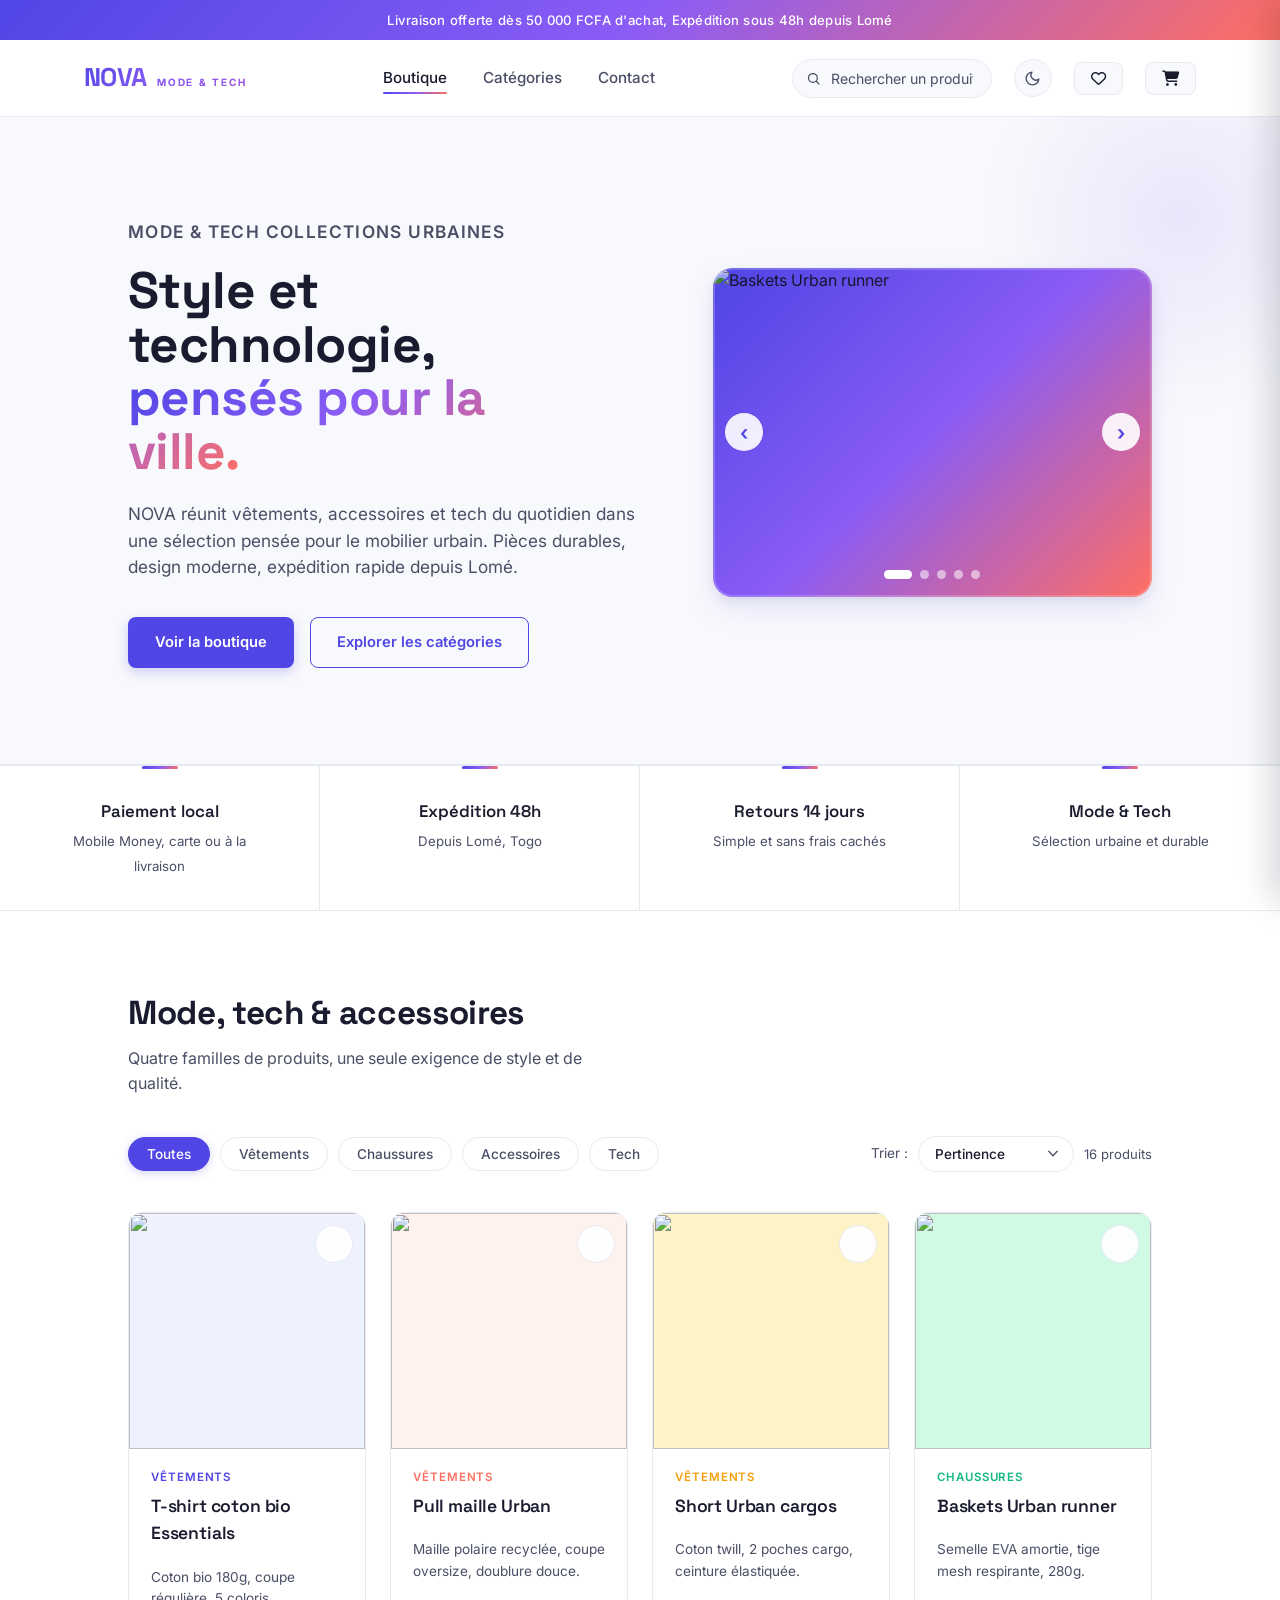
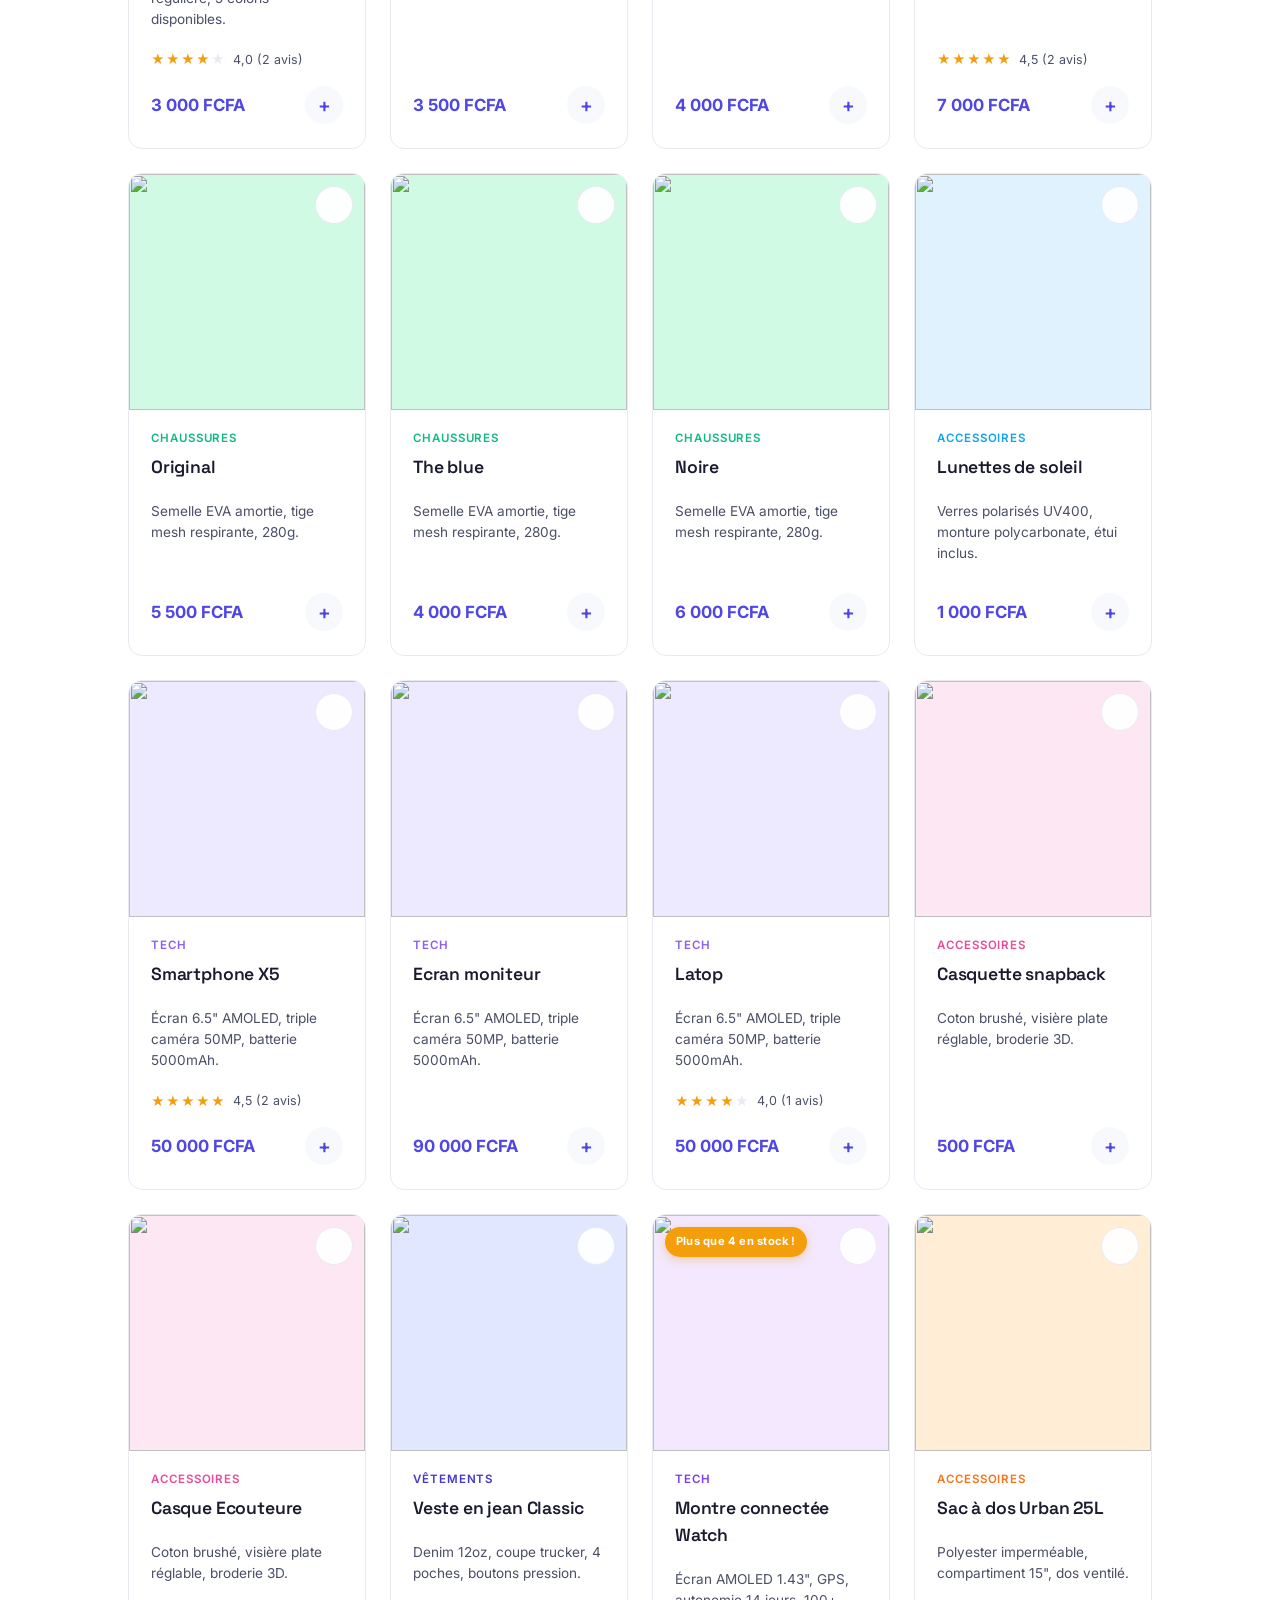
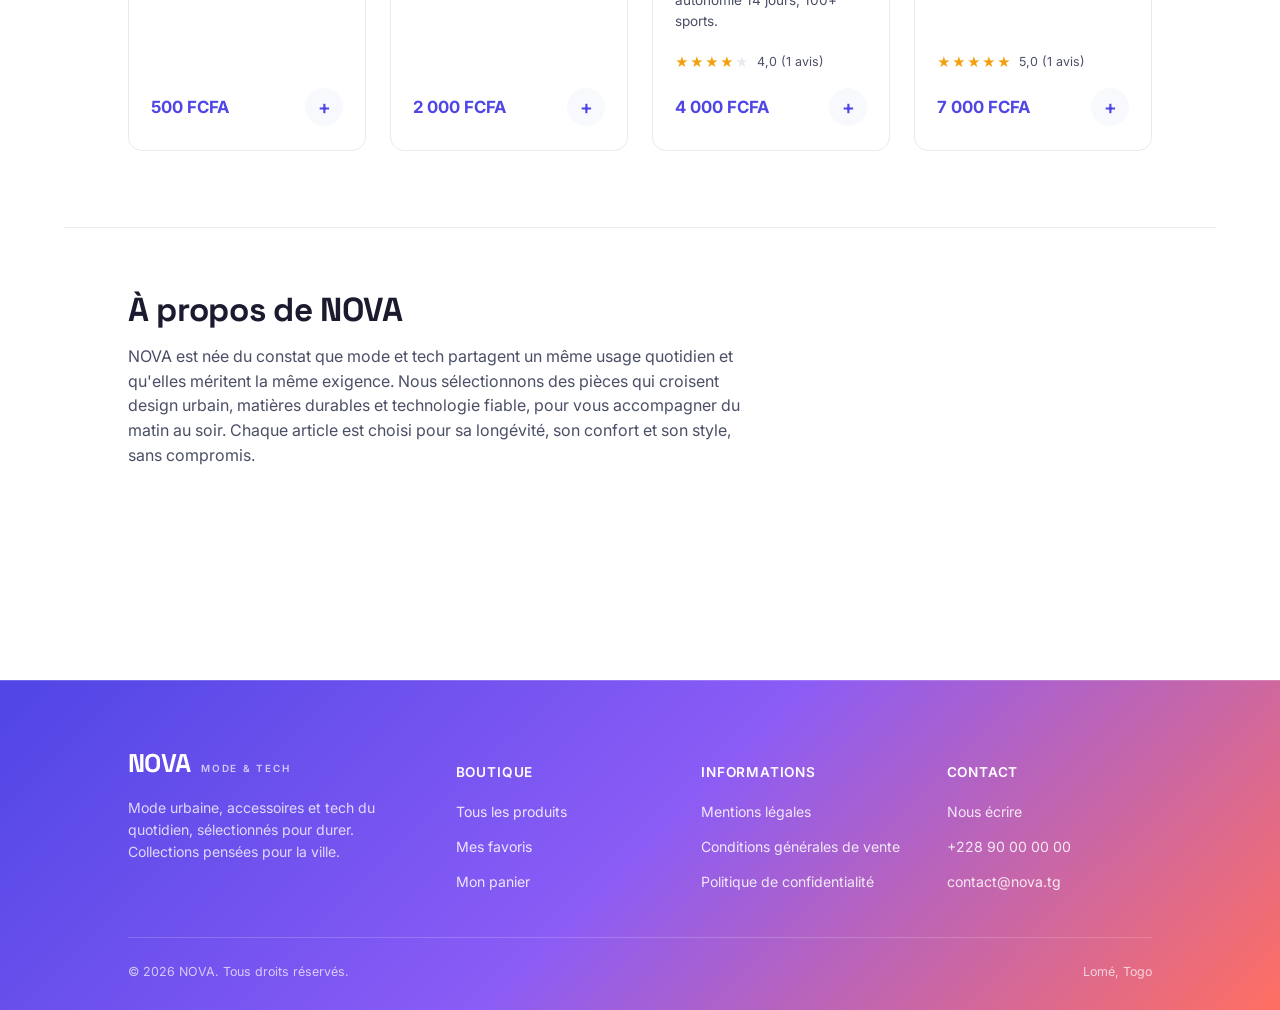
==== index.html @ 89cd8bd0 "ajoute deicon favories et panier" ====
<!DOCTYPE html>
<html lang="fr">
<head>
<meta charset="UTF-8">
<meta name="viewport" content="width=device-width, initial-scale=1.0">
<title>NOVA Mode &amp; Tech pour la ville</title>
<meta name="description" content="NOVA réunit mode urbaine et tech du quotidien dans une sélection durable et colorée. Vêtements, accessoires, smartphones, montres connectées. Livraison au Togo et en Afrique de l'Ouest.">
<link rel="stylesheet" href="css/style.css">
<link rel="stylesheet" href="https://cdnjs.cloudflare.com/ajax/libs/font-awesome/6.4.0/css/all.min.css">
<script src="js/theme.js"></script>
</head>
<body>

<header class="entete">
  <div class="barre-annonce">Livraison offerte dès 50 000 FCFA d'achat, Expédition sous 48h depuis Lomé</div>
  <div class="nav enveloppe">
    <a href="index.html" class="logo">NOVA<span>MODE &amp; TECH</span></a>
    <nav class="nav-liens">
      <a href="index.html" class="actif">Boutique</a>
      <a href="index.html#categories">Catégories</a>
      <a href="contact.html">Contact</a>
    </nav>
    <div class="nav-actions">
      <form class="recherche-form" role="search" action="index.html" method="get" data-recherche>
        <input type="search" class="recherche-input" name="q" placeholder="Rechercher un produit…" aria-label="Rechercher un produit" autocomplete="off">
      </form>
      <button type="button" class="bouton-theme" data-bascule-theme aria-label="Basculer le mode sombre / clair" title="Mode sombre / clair"><svg class="icone-lune" viewBox="0 0 24 24" width="17" height="17" fill="none" stroke="currentColor" stroke-width="2" stroke-linecap="round" stroke-linejoin="round" aria-hidden="true"><path d="M21 12.79A9 9 0 1 1 11.21 3 7 7 0 0 0 21 12.79z"/></svg><svg class="icone-soleil" viewBox="0 0 24 24" width="17" height="17" fill="none" stroke="currentColor" stroke-width="2" stroke-linecap="round" aria-hidden="true"><circle cx="12" cy="12" r="4"/><path d="M12 2v2M12 20v2M4.9 4.9l1.4 1.4M17.7 17.7l1.4 1.4M2 12h2M20 12h2M4.9 19.1l1.4-1.4M17.7 6.3l1.4-1.4"/></svg></button>
      <a href="favoris.html" class="lien-panier"><i class="fa-regular fa-heart"></i><span class="badge-panier badge-favoris" data-badge-favoris style="display:none;">0</span></a>
      <a href="panier.html" class="lien-panier">
        <i class="fa-solid fa-cart-shopping"></i><span class="badge-panier" data-badge-panier style="display:none;">0</span>
      </a>
      <button type="button" class="bouton-menu" id="bouton-menu-ouvrir" aria-label="Ouvrir le menu">
        <span></span><span></span><span></span>
      </button>
    </div>
  </div>
</header>

<section class="hero">
  <div class="enveloppe">
    <div>
      <p class="hero-eyebrow">Mode &amp; Tech collections urbaines</p>
      <h1>Style et technologie, <span class="accent">pensés pour la ville.</span></h1>
      <p>NOVA réunit vêtements, accessoires et tech du quotidien dans une sélection pensée pour le mobilier urbain. Pièces durables, design moderne, expédition rapide depuis Lomé.</p>
      <div class="hero-actions">
        <a href="#catalogue" class="bouton bouton-primaire">Voir la boutique</a>
        <a href="#categories" class="bouton bouton-secondaire">Explorer les catégories</a>
      </div>
    </div>
    <div class="hero-visuel">
      <div class="carousel" id="hero-carousel"></div>
      <button type="button" class="carousel-fleche prev" id="carousel-prev" aria-label="Précédent">‹</button>
      <button type="button" class="carousel-fleche suiv" id="carousel-suiv" aria-label="Suivant">›</button>
      <div class="carousel-points" id="carousel-points"></div>
    </div>
  </div>
</section>

<div class="bandeau-confiance">
  <div class="item-confiance"><strong>Paiement local</strong><span>Mobile Money, carte ou à la livraison</span></div>
  <div class="item-confiance"><strong>Expédition 48h</strong><span>Depuis Lomé, Togo</span></div>
  <div class="item-confiance"><strong>Retours 14 jours</strong><span>Simple et sans frais cachés</span></div>
  <div class="item-confiance"><strong>Mode &amp; Tech</strong><span>Sélection urbaine et durable</span></div>
</div>

<section class="section" id="categories">
  <div class="enveloppe">
    <div class="section-tete">
      <div>
        <h2>Mode, tech &amp; accessoires</h2>
        <p>Quatre familles de produits, une seule exigence de style et de qualité.</p>
      </div>
      <div class="barre-outils">
        <div class="filtres" id="filtres-categories"></div>
        <div class="outil-tri">
          <label for="tri-produits">Trier&nbsp;:</label>
          <select class="tri-select" id="tri-produits">
            <option value="defaut">Pertinence</option>
            <option value="prix-asc">Prix croissant</option>
            <option value="prix-desc">Prix décroissant</option>
            <option value="nouveautes">Nouveautés</option>
            <option value="popularite">Popularité</option>
          </select>
          <span class="compte-produits" id="compte-produits"></span>
        </div>
      </div>
    </div>
    <div class="grille-produits" id="grille-produits"></div>
  </div>
</section>

<section class="section" id="section-vus" style="padding-top:0; display:none;">
  <div class="enveloppe" style="border-top:1px solid var(--ligne); padding-top:56px;">
    <div class="section-tete">
      <div>
        <h2>Vu récemment</h2>
        <p>Les fiches produits que vous venez de consulter.</p>
      </div>
    </div>
    <div class="grille-produits" id="grille-vus"></div>
  </div>
</section>

<section class="section" id="catalogue" style="padding-top:0;">
  <div class="enveloppe" style="border-top:1px solid var(--ligne); padding-top:56px;">
    <div class="section-tete">
      <div>
        <h2>À propos de NOVA</h2>
        <p style="max-width:64ch;">NOVA est née du constat que mode et tech partagent un même usage quotidien et qu'elles méritent la même exigence. Nous sélectionnons des pièces qui croisent design urbain, matières durables et technologie fiable, pour vous accompagner du matin au soir. Chaque article est choisi pour sa longévité, son confort et son style, sans compromis.</p>
      </div>
    </div>
  </div>
</section>

<footer class="pied">
  <div class="enveloppe">
    <div class="pied-grille">
      <div class="pied-marque">
        <div class="logo">NOVA<span>MODE &amp; TECH</span></div>
        <p>Mode urbaine, accessoires et tech du quotidien, sélectionnés pour durer. Collections pensées pour la ville.</p>
      </div>
      <div>
        <h4>Boutique</h4>
        <ul>
          <li><a href="index.html#catalogue">Tous les produits</a></li>
          <li><a href="favoris.html">Mes favoris</a></li>
          <li><a href="panier.html">Mon panier</a></li>
        </ul>
      </div>
      <div>
        <h4>Informations</h4>
        <ul>
          <li><a href="mentions-legales.html">Mentions légales</a></li>
          <li><a href="cgv.html">Conditions générales de vente</a></li>
          <li><a href="confidentialite.html">Politique de confidentialité</a></li>
        </ul>
      </div>
      <div>
        <h4>Contact</h4>
        <ul>
          <li><a href="contact.html">Nous écrire</a></li>
          <li><a href="tel:+22890000000">+228 90 00 00 00</a></li>
          <li><a href="mailto:contact@nova.tg">contact@nova.tg</a></li>
        </ul>
      </div>
    </div>
    <div class="pied-bas">
      <span>© 2026 NOVA. Tous droits réservés.</span>
      <span>Lomé, Togo</span>
    </div>
  </div>
</footer>

<script src="js/data.js"></script>
<script src="js/icones.js"></script>
<script src="js/panier.js"></script>
<script src="js/boutique.js"></script>
<script src="js/avis.js"></script>
<script src="js/effets.js"></script>
<script src="js/menu.js"></script>
<script>
  /* ---------- CARROUSEL HERO (logique inchangée) ---------- */
  // On prend 5 produits variés pour le carrousel
  const slidesCarousel = [
    PRODUITS.find(p => p.id === "baskets1-urban-runner"),
    PRODUITS.find(p => p.id === "smartphone-nova-x5"),
    PRODUITS.find(p => p.id === "veste-jean-classic"),
    PRODUITS.find(p => p.id === "lunettes-soleil-nova"),
    PRODUITS.find(p => p.id === "sac-dos-urban-25l")
  ].filter(Boolean);

  const carousel = document.getElementById("hero-carousel");
  const conteneurPoints = document.getElementById("carousel-points");
  let indexCourant = 0;
  let timerCarousel = null;

  // Construire les slides
  carousel.innerHTML = slidesCarousel.map(p => `
    <div class="carousel-slide">
      <img src="${p.image}" alt="${p.nom}" loading="eager">
    </div>`).join("");

  // Construire les points
  conteneurPoints.innerHTML = slidesCarousel.map((_, i) => `
    <button type="button" class="carousel-point ${i === 0 ? 'actif' : ''}" data-index="${i}" aria-label="Aller au slide ${i + 1}"></button>
  `).join("");

  function allerASlide(index) {
    indexCourant = (index + slidesCarousel.length) % slidesCarousel.length;
    carousel.style.transform = `translateX(-${indexCourant * 100}%)`;
    conteneurPoints.querySelectorAll(".carousel-point").forEach((p, i) => {
      p.classList.toggle("actif", i === indexCourant);
    });
  }

  function slideSuivant() { allerASlide(indexCourant + 1); }
  function slidePrecedent() { allerASlide(indexCourant - 1); }

  function demarrerAuto() {
    arreterAuto();
    timerCarousel = setInterval(slideSuivant, 3500);
  }
  function arreterAuto() {
    if (timerCarousel) clearInterval(timerCarousel);
  }

  document.getElementById("carousel-suiv").addEventListener("click", function() {
    slideSuivant();
    demarrerAuto();
  });
  document.getElementById("carousel-prev").addEventListener("click", function() {
    slidePrecedent();
    demarrerAuto();
  });
  conteneurPoints.querySelectorAll(".carousel-point").forEach(function(point) {
    point.addEventListener("click", function() {
      allerASlide(parseInt(point.dataset.index));
      demarrerAuto();
    });
  });

  // Pause au survol
  const heroVisuel = document.querySelector(".hero-visuel");
  heroVisuel.addEventListener("mouseenter", arreterAuto);
  heroVisuel.addEventListener("mouseleave", demarrerAuto);

  // Swipe sur mobile
  let touchStartX = 0;
  heroVisuel.addEventListener("touchstart", function(e) {
    touchStartX = e.touches[0].clientX;
    arreterAuto();
  }, { passive: true });
  heroVisuel.addEventListener("touchend", function(e) {
    const dx = e.changedTouches[0].clientX - touchStartX;
    if (Math.abs(dx) > 50) {
      if (dx < 0) slideSuivant(); else slidePrecedent();
    }
    demarrerAuto();
  }, { passive: true });

  demarrerAuto();

  /* ---------- CATALOGUE : filtres catégorie + recherche + tri ---------- */
  const categories = ["Toutes", ...new Set(PRODUITS.map(p => p.categorie))];
  const conteneurFiltres = document.getElementById("filtres-categories");
  const grille = document.getElementById("grille-produits");
  const selectTri = document.getElementById("tri-produits");
  const compteProduits = document.getElementById("compte-produits");

  let categorieCourante = "Toutes";

  const comparateursTri = {
    "prix-asc":   (a, b) => a.prix - b.prix,
    "prix-desc":  (a, b) => b.prix - a.prix,
    "nouveautes": (a, b) => (b.dateAjout || "").localeCompare(a.dateAjout || ""),
    "popularite": (a, b) => (b.popularite || 0) - (a.popularite || 0)
  };

  /* Appelée par la barre de recherche (boutique.js) à chaque frappe. */
  function appliquerFiltresCatalogue() {
    const champRecherche = document.querySelector("form[data-recherche] input[name='q']");
    const recherche = normaliserTexte(champRecherche ? champRecherche.value : "").trim();
    const mots = recherche.split(/\s+/).filter(Boolean);

    let liste = categorieCourante === "Toutes"
      ? PRODUITS.slice()
      : PRODUITS.filter(p => p.categorie === categorieCourante);

    if (mots.length) {
      liste = liste.filter(p => {
        const cible = normaliserTexte(p.nom + " " + p.categorie + " " + (p.accroche || ""));
        return mots.every(m => cible.indexOf(m) !== -1);
      });
    }

    const comparateur = comparateursTri[selectTri.value];
    if (comparateur) liste.sort(comparateur);

    compteProduits.textContent = liste.length + (liste.length > 1 ? " produits" : " produit");

    if (liste.length === 0) {
      grille.innerHTML = `
        <div class="vide-recherche">
          <p>Aucun produit ne correspond à votre recherche.</p>
          <button type="button" class="bouton bouton-secondaire" id="bouton-reinit">Réinitialiser les filtres</button>
        </div>`;
      document.getElementById("bouton-reinit").addEventListener("click", function () {
        document.querySelectorAll("form[data-recherche] input[name='q']").forEach(i => i.value = "");
        selectTri.value = "defaut";
        categorieCourante = "Toutes";
        conteneurFiltres.querySelectorAll(".filtre-bouton").forEach(b => b.classList.toggle("actif", b.dataset.cat === "Toutes"));
        appliquerFiltresCatalogue();
      });
      return;
    }

    grille.innerHTML = liste.map(carteProduitHTML).join("");
  }

  /* Filtres catégories (logique d'origine conservée) */
  conteneurFiltres.innerHTML = categories.map(function (cat, i) {
    return `<button class="filtre-bouton ${i === 0 ? 'actif' : ''}" data-cat="${cat}">${cat}</button>`;
  }).join("");

  conteneurFiltres.querySelectorAll(".filtre-bouton").forEach(function (btn) {
    btn.addEventListener("click", function () {
      conteneurFiltres.querySelectorAll(".filtre-bouton").forEach(b => b.classList.remove("actif"));
      btn.classList.add("actif");
      categorieCourante = btn.dataset.cat;
      appliquerFiltresCatalogue();
    });
  });

  selectTri.addEventListener("change", appliquerFiltresCatalogue);

  /* Favoris + ajout rapide (toasts) branchés une seule fois sur la grille */
  brancherGrille(grille);

  appliquerFiltresCatalogue();

  /* ---------- VU RÉCEMMENT ---------- */
  afficherVusRecemment("section-vus", "grille-vus");
</script>
</body>
</html>
---- css/style.css ----
@import url('https://fonts.googleapis.com/css2?family=Space+Grotesk:wght@400;500;600;700&family=Inter:wght@400;500;600;700&display=swap');

:root{
  /* Palette NOVA — vive et professionnelle */
  --papier: #FFFFFF;
  --papier-soft: #F8F9FC;
  --encre: #1A1B2E;
  --encre-doux: #4B4F66;
  --ligne: #E8EAF2;
  --carte: #F4F5FB;

  /* Couleurs d'accent — palette éclatante */
  --indigo: #4F46E5;
  --indigo-fonce: #4338CA;
  --violet: #8B5CF6;
  --corail: #FF6F61;
  --vert: #10B981;
  --rose: #EC4899;
  --ambre: #F59E0B;
  --ciel: #0EA5E9;

  /* Dégradé signature NOVA */
  --degrade: linear-gradient(135deg, #4F46E5 0%, #8B5CF6 50%, #FF6F61 100%);
  --degrade-doux: linear-gradient(135deg, rgba(79,70,229,0.08) 0%, rgba(139,92,246,0.08) 50%, rgba(255,111,97,0.08) 100%);

  /* Rayons et ombres */
  --radius: 14px;
  --radius-sm: 8px;
  --radius-lg: 20px;
  --ombre-carte: 0 1px 3px rgba(15,23,42,0.04), 0 1px 2px rgba(15,23,42,0.02);
  --ombre-survol: 0 12px 28px rgba(79,70,229,0.12), 0 4px 10px rgba(15,23,42,0.06);

  --marge: clamp(20px, 5vw, 64px);
}

*{box-sizing:border-box;}
html{scroll-behavior:smooth;}
body{
  margin:0;
  background:var(--papier);
  color:var(--encre);
  font-family:'Inter', sans-serif;
  font-size:16px;
  line-height:1.55;
  -webkit-font-smoothing:antialiased;
}
h1,h2,h3,.serif{
  font-family:'Space Grotesk', sans-serif;
  font-weight:600;
  letter-spacing:-0.01em;
  margin:0;
  color:var(--encre);
}
a{color:inherit;text-decoration:none;}
img{max-width:100%;display:block;}
button{font-family:inherit;cursor:pointer;}
:focus-visible{outline:3px solid var(--indigo); outline-offset:3px; border-radius:6px;}

.enveloppe{max-width:1240px; margin:0 auto; padding:0 var(--marge);}

/* ---------- HEADER ---------- */
.entete{
  border-bottom:1px solid var(--ligne);
  position:sticky; top:0; z-index:50;
  background:rgba(255,255,255,0.92);
  backdrop-filter:blur(10px);
  -webkit-backdrop-filter:blur(10px);
}
.barre-annonce{
  background:var(--degrade); color:#fff;
  text-align:center; font-size:0.82rem; padding:10px 16px;
  letter-spacing:0.02em; font-weight:500;
}
.nav{
  display:flex; align-items:center; justify-content:space-between;
  padding:18px var(--marge);
}
.logo{
  font-family:'Space Grotesk', sans-serif; font-size:1.6rem; font-weight:700;
  display:flex; align-items:baseline; gap:10px;
  letter-spacing:-0.02em;
  background:var(--degrade);
  -webkit-background-clip:text; background-clip:text;
  -webkit-text-fill-color:transparent;
}
.logo span{
  font-size:0.62rem; letter-spacing:0.18em; color:var(--violet);
  font-family:'Inter',sans-serif; font-weight:600;
  -webkit-text-fill-color:var(--violet);
}
.nav-liens{display:flex; gap:36px; font-size:0.95rem; font-weight:500;}
.nav-liens a{position:relative; padding:4px 0; color:var(--encre-doux);}
.nav-liens a::after{
  content:""; position:absolute; left:0; bottom:0; width:0; height:2px;
  background:var(--degrade); transition:width 0.25s ease; border-radius:2px;
}
.nav-liens a:hover, .nav-liens a.actif{color:var(--encre);}
.nav-liens a:hover::after, .nav-liens a.actif::after{width:100%;}
.nav-actions{display:flex; align-items:center; gap:22px;}
.lien-panier{
  display:flex; align-items:center; gap:8px; font-size:0.95rem; font-weight:500;
  padding:8px 16px; border-radius:var(--radius-sm);
  background:var(--papier-soft); border:1px solid var(--ligne);
  transition:all 0.2s;
}
.lien-panier:hover{border-color:var(--indigo); color:var(--indigo);}
.badge-panier{
  background:var(--corail); color:#fff; border-radius:50%;
  min-width:22px; height:22px; display:flex; align-items:center; justify-content:center;
  font-size:0.72rem; font-weight:700; padding:0 6px;
  box-shadow:0 2px 6px rgba(255,111,97,0.4);
}
.menu-mobile-bouton{display:none; background:none; border:none;}

/* ---------- MENU TOGGLE MOBILE ---------- */
.bouton-menu{
  display:none;
  background:var(--papier-soft); border:1px solid var(--ligne);
  width:42px; height:42px; border-radius:var(--radius-sm);
  flex-direction:column; align-items:center; justify-content:center; gap:5px;
  cursor:pointer; padding:0;
  transition:all 0.2s;
}
.bouton-menu:hover{border-color:var(--indigo); background:#fff;}
.bouton-menu span{
  display:block; width:20px; height:2px; background:var(--encre);
  border-radius:2px; transition:transform 0.25s, opacity 0.2s;
}
.bouton-menu.actif span:nth-child(1){transform:translateY(7px) rotate(45deg);}
.bouton-menu.actif span:nth-child(2){opacity:0;}
.bouton-menu.actif span:nth-child(3){transform:translateY(-7px) rotate(-45deg);}

/* Drawer menu mobile (panneau coulissant depuis la droite) */
.drawer-menu{
  position:fixed; top:0; right:0; bottom:0;
  width:min(320px, 85vw);
  background:#fff;
  box-shadow:-8px 0 32px rgba(15,23,42,0.18);
  z-index:100;
  transform:translateX(100%);
  transition:transform 0.3s ease;
  display:flex; flex-direction:column;
  padding:24px;
  overflow-y:auto;
}
.drawer-menu.ouvert{transform:translateX(0);}
.drawer-menu-tete{
  display:flex; justify-content:space-between; align-items:center;
  padding-bottom:18px; margin-bottom:18px;
  border-bottom:1px solid var(--ligne);
}
.drawer-menu-tete .logo{font-size:1.3rem;}
.drawer-menu .nav-liens{
  display:flex; flex-direction:column; gap:0;
  font-size:1.05rem;
}
.drawer-menu .nav-liens a{
  padding:14px 0; border-bottom:1px solid var(--ligne);
  color:var(--encre); font-weight:500;
}
.drawer-menu .nav-liens a::after{display:none;}
.drawer-menu .nav-liens a:hover{color:var(--indigo); padding-left:8px; transition:padding 0.2s;}
.drawer-menu .lien-panier{
  margin-top:24px; padding:14px 18px; justify-content:center;
  border-radius:var(--radius-sm);
  background:var(--indigo); color:#fff;
  border:none;
}
.drawer-menu .lien-panier:hover{background:var(--indigo-fonce); color:#fff;}

/* Overlay derrière le drawer */
.overlay-menu{
  position:fixed; inset:0;
  background:rgba(15,23,42,0.5);
  backdrop-filter:blur(2px);
  z-index:99;
  opacity:0; pointer-events:none;
  transition:opacity 0.3s;
}
.overlay-menu.ouvert{opacity:1; pointer-events:auto;}

@media (max-width: 900px){
  .bouton-menu{display:flex;}
}

/* ---------- HERO ---------- */
.hero{
  padding:80px var(--marge) 96px;
  background:var(--papier-soft);
  border-bottom:1px solid var(--ligne);
  position:relative; overflow:hidden;
}
.hero::before{
  content:""; position:absolute; top:-100px; right:-100px;
  width:400px; height:400px; border-radius:50%;
  background:radial-gradient(circle, rgba(139,92,246,0.12) 0%, transparent 70%);
  pointer-events:none;
}
.hero .enveloppe{
  display:grid; grid-template-columns:1.1fr 0.9fr; gap:48px; align-items:center;
  position:relative;
}
.hero-eyebrow{
  color:var(--indigo); font-size:0.85rem; margin-bottom:18px;
  font-family:'Inter',sans-serif; font-weight:600;
  letter-spacing:0.08em; text-transform:uppercase;
}
.hero h1{font-size:clamp(2.4rem, 4vw, 3.8rem); line-height:1.05; max-width:14ch; font-weight:700;}
.hero h1 .accent{
  background:var(--degrade);
  -webkit-background-clip:text; background-clip:text;
  -webkit-text-fill-color:transparent;
}
.hero p{max-width:48ch; margin-top:22px; font-size:1.08rem; color:var(--encre-doux);}
.hero-actions{margin-top:36px; display:flex; gap:16px; flex-wrap:wrap;}
.hero-visuel{
  aspect-ratio:4/3; position:relative; overflow:hidden;
  border-radius:var(--radius-lg);
  box-shadow:var(--ombre-survol);
  background:var(--degrade);
}
.hero-visuel .carousel{
  position:absolute; inset:0;
  display:flex;
  transition:transform 0.6s cubic-bezier(0.4, 0, 0.2, 1);
  will-change:transform;
}
.hero-visuel .carousel-slide{
  flex:0 0 100%; height:100%;
  position:relative;
  overflow:hidden;
}
.hero-visuel .carousel-slide img{
  width:100%; height:100%; object-fit:cover; display:block;
}
.hero-visuel .carousel-slide::after{
  content:""; position:absolute; inset:0;
  background:linear-gradient(135deg, rgba(79,70,229,0.35) 0%, rgba(139,92,246,0.25) 50%, rgba(255,111,97,0.25) 100%);
  mix-blend-mode:multiply;
}
.hero-visuel .carousel-points{
  position:absolute; bottom:18px; left:50%; transform:translateX(-50%);
  display:flex; gap:8px; z-index:2;
}
.hero-visuel .carousel-point{
  width:9px; height:9px; border-radius:50%;
  background:rgba(255,255,255,0.55);
  border:none; padding:0; cursor:pointer;
  transition:all 0.25s;
}
.hero-visuel .carousel-point.actif{
  background:#fff; width:28px; border-radius:5px;
}
.hero-visuel .carousel-fleche{
  position:absolute; top:50%; transform:translateY(-50%);
  width:38px; height:38px; border-radius:50%;
  background:rgba(255,255,255,0.9); border:none;
  display:flex; align-items:center; justify-content:center;
  font-size:1.3rem; font-weight:600; color:var(--indigo);
  cursor:pointer; z-index:2;
  transition:background 0.2s, transform 0.2s;
}
.hero-visuel .carousel-fleche:hover{background:#fff; transform:translateY(-50%) scale(1.08);}
.hero-visuel .carousel-fleche.prev{left:12px;}
.hero-visuel .carousel-fleche.suiv{right:12px;}
.hero-visuel::before{
  content:""; position:absolute; inset:0; border:2px solid rgba(255,255,255,0.2);
  border-radius:var(--radius-lg); z-index:3; pointer-events:none;
}

/* ---------- BOUTONS ---------- */
.bouton{
  display:inline-flex; align-items:center; justify-content:center; gap:8px;
  padding:13px 26px; border-radius:var(--radius-sm); border:1px solid transparent;
  font-size:0.92rem; font-weight:600; transition:all 0.2s;
  font-family:'Inter', sans-serif;
}
.bouton-primaire{
  background:var(--indigo); color:#fff;
  box-shadow:0 4px 12px rgba(79,70,229,0.25);
}
.bouton-primaire:hover{
  background:var(--indigo-fonce);
  box-shadow:0 6px 18px rgba(79,70,229,0.35);
  transform:translateY(-1px);
}
.bouton-secondaire{
  background:transparent; color:var(--indigo); border-color:var(--indigo);
}
.bouton-secondaire:hover{
  background:var(--indigo); color:#fff;
  box-shadow:0 4px 12px rgba(79,70,229,0.25);
}
.bouton-large{width:100%; padding:15px 26px;}
.bouton:disabled{opacity:0.45; cursor:not-allowed; transform:none; box-shadow:none;}

/* ---------- SECTIONS / TITRES ---------- */
.section{padding:76px var(--marge);}
.section-tete{
  display:flex; justify-content:space-between; align-items:flex-end; gap:24px;
  margin-bottom:40px; flex-wrap:wrap;
}
.section-tete h2{font-size:clamp(1.7rem,2.6vw,2.3rem); font-weight:700;}
.section-tete p{color:var(--encre-doux); margin-top:8px; max-width:50ch;}

.filtres{display:flex; gap:10px; flex-wrap:wrap;}
.filtre-bouton{
  border:1px solid var(--ligne); background:transparent; padding:8px 18px;
  border-radius:24px; font-size:0.85rem; color:var(--encre-doux); font-weight:500;
  transition:all 0.2s;
}
.filtre-bouton:hover{border-color:var(--indigo); color:var(--indigo);}
.filtre-bouton.actif{
  background:var(--indigo); color:#fff; border-color:var(--indigo);
  box-shadow:0 2px 8px rgba(79,70,229,0.25);
}

/* ---------- GRILLE PRODUITS ---------- */
.grille-produits{
  display:grid; grid-template-columns:repeat(4, 1fr); gap:24px;
}
.carte-produit{
  background:#fff; display:flex; flex-direction:column;
  border-radius:var(--radius); overflow:hidden;
  border:1px solid var(--ligne);
  transition:transform 0.25s ease, box-shadow 0.25s ease, border-color 0.25s ease;
}
.carte-produit:hover{
  transform:translateY(-4px);
  box-shadow:var(--ombre-survol);
  border-color:transparent;
}
.carte-produit-visuel{
  aspect-ratio:1; display:flex; align-items:center; justify-content:center;
  padding:0; position:relative;
  overflow:hidden;
  transition:background 0.2s;
}
.carte-produit-visuel svg{width:70%; height:70%; padding:30px;}
.carte-produit-visuel img{width:100%; height:100%;}
.carte-produit-corps{padding:20px 22px 24px; display:flex; flex-direction:column; gap:6px; flex:1;}
.carte-produit-cat{
  font-size:0.72rem; letter-spacing:0.08em; text-transform:uppercase;
  font-weight:600;
}
.carte-produit-nom{font-family:'Space Grotesk',sans-serif; font-size:1.1rem; font-weight:600;}
.carte-produit-accroche{font-size:0.85rem; color:var(--encre-doux); flex:1;}
.carte-produit-bas{display:flex; align-items:center; justify-content:space-between; margin-top:10px;}
.carte-produit-prix{font-weight:700; font-size:1.05rem; color:var(--indigo);}
.bouton-ajout-rapide{
  border:none; border-radius:50%;
  width:38px; height:38px; display:flex; align-items:center; justify-content:center;
  font-size:1.2rem; flex-shrink:0; transition:all .2s;
  background:var(--papier-soft); color:var(--indigo);
  font-weight:600;
}
.bouton-ajout-rapide:hover{
  background:var(--indigo); color:#fff;
  box-shadow:0 4px 12px rgba(79,70,229,0.3);
  transform:scale(1.05);
}

/* ---------- BANDEAU CONFIANCE ---------- */
.bandeau-confiance{
  background:#fff;
  display:grid; grid-template-columns:repeat(4,1fr);
  border-top:1px solid var(--ligne); border-bottom:1px solid var(--ligne);
}
.item-confiance{
  padding:32px var(--marge); text-align:center; border-right:1px solid var(--ligne);
  position:relative;
}
.item-confiance:last-child{border-right:none;}
.item-confiance strong{
  display:block; font-family:'Space Grotesk',sans-serif; font-size:1.05rem;
  margin-bottom:4px; color:var(--encre); font-weight:600;
}
.item-confiance span{font-size:0.83rem; color:var(--encre-doux);}
.item-confiance::before{
  content:""; position:absolute; top:0; left:50%; transform:translateX(-50%);
  width:36px; height:3px; border-radius:2px;
  background:var(--degrade);
}

/* ---------- FOOTER ---------- */
.pied{
  background:var(--degrade); color:#fff;
  padding:64px var(--marge) 28px; margin-top:80px;
  position:relative;
}
.pied::before{
  content:""; position:absolute; top:0; left:0; right:0; height:1px;
  background:rgba(255,255,255,0.18);
}
.pied-grille{
  display:grid; grid-template-columns:1.4fr repeat(3,1fr); gap:40px;
  padding-bottom:44px; border-bottom:1px solid rgba(255,255,255,0.18);
}
.pied h4{
  font-size:0.85rem; letter-spacing:0.06em; margin-bottom:16px; color:#fff;
  text-transform:uppercase; font-weight:600;
}
.pied ul{list-style:none; padding:0; margin:0; display:flex; flex-direction:column; gap:10px;}
.pied a{font-size:0.88rem; color:rgba(255,255,255,0.85); transition:color 0.2s;}
.pied a:hover{color:#fff; text-decoration:underline;}
.pied-marque .logo{color:#fff; -webkit-text-fill-color:#fff; background:none;}
.pied-marque .logo span{-webkit-text-fill-color:rgba(255,255,255,0.7); color:rgba(255,255,255,0.7);}
.pied-marque p{margin-top:14px; font-size:0.88rem; color:rgba(255,255,255,0.78); max-width:32ch;}
.pied-bas{
  display:flex; justify-content:space-between; padding-top:24px;
  font-size:0.78rem; color:rgba(255,255,255,0.7); flex-wrap:wrap; gap:10px;
}

/* ---------- FIL D'ARIANE ---------- */
.fil-ariane{padding:20px var(--marge) 0; font-size:0.84rem; color:var(--encre-doux);}
.fil-ariane a:hover{color:var(--indigo);}

/* ---------- PAGE PRODUIT ---------- */
.produit-detail{
  display:grid; grid-template-columns:1fr 1fr; gap:64px; padding:32px var(--marge) 80px;
  align-items:flex-start;
}
.produit-visuel-principal{
  aspect-ratio:1; display:flex; align-items:center; justify-content:center; padding:30px;
  position:sticky; top:110px;
  border-radius:var(--radius-lg);
  box-shadow:var(--ombre-survol);
  overflow:hidden;
}
.produit-visuel-principal svg{width:80%; height:80%;}
.produit-visuel-principal img{width:100%; height:100%;}
.produit-info .categorie{
  color:var(--indigo); font-size:0.78rem; margin-bottom:10px; display:block;
  font-weight:600; letter-spacing:0.08em; text-transform:uppercase;
}
.produit-info h1{font-size:2.2rem; margin-bottom:14px; font-weight:700;}
.produit-info .prix{font-size:1.6rem; font-weight:700; margin-bottom:22px; color:var(--indigo);}
.produit-info .accroche{color:var(--encre-doux); font-size:1.05rem; margin-bottom:26px;}
.produit-info .description{color:var(--encre); margin-bottom:28px; max-width:56ch; line-height:1.65;}
.liste-caract{list-style:none; padding:0; margin:0 0 32px; display:flex; flex-direction:column; gap:10px;}
.liste-caract li{
  font-size:0.92rem; padding-left:24px; position:relative; color:var(--encre);
}
.liste-caract li::before{
  content:""; position:absolute; left:0; top:9px;
  width:14px; height:14px; border-radius:50%;
  background:var(--degrade);
}
.stock-info{
  font-size:0.85rem; color:var(--vert); margin-bottom:22px; display:block; font-weight:600;
  display:inline-flex; align-items:center; gap:8px;
}
.stock-info::before{
  content:""; width:8px; height:8px; border-radius:50%; background:var(--vert);
  box-shadow:0 0 0 4px rgba(16,185,129,0.2);
}

.selecteur-qte{
  display:inline-flex; align-items:center; border:1px solid var(--ligne);
  border-radius:var(--radius-sm); overflow:hidden; background:#fff;
}
.selecteur-qte button{
  background:none; border:none; width:44px; height:48px; font-size:1.2rem;
  color:var(--indigo); font-weight:600;
  transition:background 0.15s;
}
.selecteur-qte button:hover{background:var(--papier-soft);}
.selecteur-qte input{
  width:48px; text-align:center; border:none; border-left:1px solid var(--ligne); border-right:1px solid var(--ligne);
  height:48px; font-family:inherit; font-size:1rem; font-weight:600;
}
.produit-actions{display:flex; gap:14px; margin-top:26px; margin-bottom:36px;}
.produit-actions .selecteur-qte{flex-shrink:0;}

.onglets-info{border-top:1px solid var(--ligne); margin-top:8px;}
.onglet-item{border-bottom:1px solid var(--ligne); padding:18px 0;}
.onglet-item summary{
  cursor:pointer; font-weight:600; list-style:none;
  display:flex; justify-content:space-between; align-items:center;
  color:var(--encre);
}
.onglet-item summary::-webkit-details-marker{display:none;}
.onglet-item summary::after{
  content:"+"; font-size:1.4rem; color:var(--indigo); font-weight:400;
}
.onglet-item[open] summary::after{content:"–";}
.onglet-item p{margin-top:12px; color:var(--encre-doux); font-size:0.92rem; line-height:1.6;}

/* ---------- PANIER ---------- */
.page-titre{padding:44px var(--marge) 10px;}
.page-titre h1{font-size:2.2rem; font-weight:700;}
.grille-panier{display:grid; grid-template-columns:1.7fr 1fr; gap:56px; padding:24px var(--marge) 90px; align-items:flex-start;}
.tableau-panier{border-top:1px solid var(--ligne);}
.ligne-panier{
  display:grid; grid-template-columns:80px 1fr auto auto auto; gap:20px; align-items:center;
  padding:22px 0; border-bottom:1px solid var(--ligne);
}
.ligne-panier .mini-visuel{
  width:80px; height:80px; border-radius:var(--radius-sm);
  display:flex; align-items:center; justify-content:center; padding:0;
  overflow:hidden;
}
.ligne-panier .mini-visuel svg{width:70%; height:70%;}
.ligne-panier .mini-visuel img{width:100%; height:100%;}
.ligne-panier-nom{font-family:'Space Grotesk',sans-serif; font-size:1.05rem; font-weight:600;}
.ligne-panier-cat{font-size:0.78rem; color:var(--indigo); margin-top:2px; font-weight:500;}
.ligne-panier-prix{font-weight:700; white-space:nowrap; color:var(--indigo);}
.lien-suppr{
  font-size:0.8rem; color:var(--encre-doux); text-decoration:underline;
  background:none; border:none; padding:0; transition:color 0.15s;
}
.lien-suppr:hover{color:var(--corail);}
.panier-vide{padding:80px var(--marge); text-align:center;}
.panier-vide p{color:var(--encre-doux); margin:14px 0 26px;}

.recap{
  border:1px solid var(--ligne); background:#fff; padding:30px;
  border-radius:var(--radius); position:sticky; top:110px;
  box-shadow:var(--ombre-carte);
}
.recap h3{font-size:1.2rem; margin-bottom:22px; font-weight:700;}
.recap-ligne{display:flex; justify-content:space-between; font-size:0.92rem; padding:9px 0; color:var(--encre-doux);}
.recap-ligne.total{
  border-top:1px solid var(--ligne); margin-top:10px; padding-top:16px;
  font-weight:700; font-size:1.12rem; color:var(--encre);
}
.recap-ligne.total span:last-child{color:var(--indigo);}
.recap-note{font-size:0.78rem; color:var(--encre-doux); margin-top:16px;}
.code-promo{display:flex; gap:8px; margin:20px 0;}
.code-promo input{
  flex:1; padding:11px 14px; border:1px solid var(--ligne);
  border-radius:var(--radius-sm); font-family:inherit; font-size:0.92rem;
  transition:border-color 0.15s;
}
.code-promo input:focus{border-color:var(--indigo); outline:none;}

/* ---------- FORMULAIRES / PAIEMENT ---------- */
.grille-paiement{display:grid; grid-template-columns:1.5fr 1fr; gap:56px; padding:24px var(--marge) 100px; align-items:flex-start;}
.bloc-form{border-bottom:1px solid var(--ligne); padding-bottom:34px; margin-bottom:34px;}
.bloc-form:last-child{border-bottom:none;}
.bloc-form h2{font-size:1.18rem; margin-bottom:20px; font-weight:700;}
.grille-champs{display:grid; grid-template-columns:1fr 1fr; gap:16px;}
.champ{margin-bottom:16px;}
.champ.pleine{grid-column:1/-1;}
.champ label{display:block; font-size:0.84rem; margin-bottom:7px; color:var(--encre); font-weight:500;}
.champ input, .champ select, .champ textarea{
  width:100%; padding:12px 14px; border:1px solid var(--ligne);
  border-radius:var(--radius-sm);
  font-family:inherit; font-size:0.95rem; background:#fff;
  transition:border-color 0.15s, box-shadow 0.15s;
}
.champ input:focus, .champ select:focus, .champ textarea:focus{
  border-color:var(--indigo);
  box-shadow:0 0 0 3px rgba(79,70,229,0.12);
  outline:none;
}

.options-paiement{display:flex; flex-direction:column; gap:12px;}
.option-paiement{
  border:1px solid var(--ligne); border-radius:var(--radius-sm); padding:16px 18px;
  display:flex; align-items:flex-start; gap:12px; cursor:pointer;
  transition:all 0.2s;
}
.option-paiement:hover{border-color:var(--indigo);}
.option-paiement.selectionne{
  border-color:var(--indigo); background:rgba(79,70,229,0.04);
  box-shadow:0 0 0 3px rgba(79,70,229,0.08);
}
.option-paiement input{margin-top:3px; accent-color:var(--indigo);}
.option-paiement-titre{font-weight:600; font-size:0.95rem;}
.option-paiement-desc{font-size:0.82rem; color:var(--encre-doux); margin-top:2px;}
.details-paiement{margin-top:14px; padding-top:14px; border-top:1px dashed var(--ligne); display:none;}
.details-paiement.visible{display:block;}

.mini-produit-recap{
  display:flex; gap:12px; align-items:center; padding:10px 0;
  border-bottom:1px solid var(--ligne); font-size:0.86rem;
}
.mini-produit-recap .mini-visuel{
  width:48px; height:48px; flex-shrink:0;
  display:flex; align-items:center; justify-content:center; padding:0;
  border-radius:var(--radius-sm);
  overflow:hidden;
}
.mini-produit-recap .mini-visuel svg{width:75%; height:75%;}
.mini-produit-recap .mini-visuel img{width:100%; height:100%;}
.mini-produit-recap-info{flex:1; font-weight:500;}
.mini-produit-recap-qte{color:var(--encre-doux); font-weight:400;}

.bandeau-securite{
  display:flex; gap:10px; align-items:flex-start;
  background:rgba(245,158,11,0.06); border:1px solid rgba(245,158,11,0.25);
  padding:14px 16px; font-size:0.8rem; color:#92400e;
  margin-top:20px; border-radius:var(--radius-sm);
}

.confirmation{max-width:620px; margin:80px auto; padding:0 var(--marge); text-align:center;}
.confirmation .marque-ok{
  width:72px; height:72px; border-radius:50%;
  background:var(--degrade);
  display:flex; align-items:center; justify-content:center;
  margin:0 auto 26px; color:#fff; font-size:1.8rem; font-weight:700;
  box-shadow:0 8px 24px rgba(79,70,229,0.3);
}
.confirmation h1{font-size:2rem; margin-bottom:14px; font-weight:700;}
.confirmation p{color:var(--encre-doux); margin-bottom:8px;}
.confirmation .num-commande{
  font-family:'Space Grotesk',sans-serif; font-size:1.3rem; margin:20px 0;
  padding:18px; background:var(--papier-soft);
  border:1px solid var(--ligne); border-radius:var(--radius);
  color:var(--indigo); font-weight:600;
}

/* ---------- PAGES LEGALES / CONTACT ---------- */
.page-contenu{padding:20px var(--marge) 90px; max-width:820px; margin:0 auto;}
.page-contenu h1{font-size:2.1rem; margin-bottom:28px; font-weight:700;}
.page-contenu h2{font-size:1.2rem; margin:34px 0 12px; font-weight:600; color:var(--encre);}
.page-contenu p, .page-contenu li{color:var(--encre-doux); margin-bottom:12px; line-height:1.65;}
.page-contenu ul{padding-left:20px;}
.formulaire-contact{max-width:560px; margin-top:20px;}

/* ---------- RESPONSIVE ---------- */
@media (max-width: 900px){
  .hero{padding:60px 0 72px;}
  .hero .enveloppe{grid-template-columns:1fr; align-items:stretch;}
  .hero-visuel{order:-1; aspect-ratio:16/10; width:100%; max-width:500px; margin:0 auto;}
  .grille-produits{grid-template-columns:repeat(2,1fr); gap:18px;}
  .produit-detail{grid-template-columns:1fr; gap:32px;}
  .produit-visuel-principal{position:static;}
  .grille-panier{grid-template-columns:1fr;}
  .recap{position:static;}
  .grille-paiement{grid-template-columns:1fr;}
  .pied-grille{grid-template-columns:1fr 1fr;}
  .bandeau-confiance{grid-template-columns:1fr 1fr;}
  .item-confiance{border-bottom:1px solid var(--ligne);}
  .nav-liens{display:none;}
  .menu-mobile-bouton{display:block;}
  .grille-champs{grid-template-columns:1fr;}
}
@media (max-width: 560px){
  .grille-produits{grid-template-columns:repeat(2,1fr); gap:12px;}
  .ligne-panier{grid-template-columns:60px 1fr; grid-template-areas:"img nom" "img prix" "img actions"; row-gap:8px;}
  .bandeau-confiance{grid-template-columns:1fr;}
  .pied-grille{grid-template-columns:1fr;}
  .hero h1{font-size:2.1rem;}
  .carte-produit-corps{padding:14px 14px 16px;}
  .carte-produit-nom{font-size:0.95rem;}
  .carte-produit-accroche{font-size:0.78rem; -webkit-line-clamp:2; display:-webkit-box; -webkit-box-orient:vertical; overflow:hidden;}
  .carte-produit-prix{font-size:0.92rem;}
  .bouton-ajout-rapide{width:32px; height:32px; font-size:1rem;}
}

@media (prefers-reduced-motion: reduce){
  *{transition:none !important; scroll-behavior:auto !important; animation:none !important;}
}

/* ============================================================
   NOVA v2 — AJOUTS (logique du site inchangée)
   Recherche, tri, favoris, toasts, badge stock, variantes,
   vu récemment. Réutilise exclusivement les variables ci-dessus.
   ============================================================ */

/* ---------- Barre de recherche (nav + drawer) ---------- */
.recherche-form{position:relative; display:flex;}
.recherche-input{
  width:200px; padding:10px 14px 10px 38px;
  border:1px solid var(--ligne); border-radius:24px;
  background:var(--papier-soft);
  background-image:url("data:image/svg+xml,%3Csvg xmlns='http://www.w3.org/2000/svg' viewBox='0 0 24 24' fill='none' stroke='%234B4F66' stroke-width='2' stroke-linecap='round'%3E%3Ccircle cx='11' cy='11' r='7'/%3E%3Cline x1='16.5' y1='16.5' x2='21' y2='21'/%3E%3C/svg%3E");
  background-repeat:no-repeat; background-position:13px center; background-size:15px auto;
  font-family:inherit; font-size:0.88rem; color:var(--encre);
  transition:border-color 0.2s, box-shadow 0.2s, width 0.2s;
  -webkit-appearance:none; appearance:none;
}
.recherche-input::placeholder{color:var(--encre-doux);}
.recherche-input:focus{
  border-color:var(--indigo); background-color:#fff; width:250px;
  box-shadow:0 0 0 3px rgba(79,70,229,0.12); outline:none;
}
.recherche-input::-webkit-search-cancel-button{-webkit-appearance:none;}
.drawer-menu .recherche-drawer{margin-bottom:14px;}
.drawer-menu .recherche-drawer .recherche-input{width:100%;}

@media (max-width: 1100px){
  .recherche-form:not(.recherche-drawer) .recherche-input{width:150px;}
  .recherche-form:not(.recherche-drawer) .recherche-input:focus{width:180px;}
}
@media (max-width: 900px){
  .recherche-form:not(.recherche-drawer){display:none;}
}

/* ---------- Outils catalogue : tri + compteur ---------- */
.barre-outils{
  display:flex; align-items:center; justify-content:space-between;
  gap:16px; flex-wrap:wrap; width:100%;
}
.outil-tri{display:flex; align-items:center; gap:10px;}
.outil-tri label{font-size:0.85rem; color:var(--encre-doux); white-space:nowrap;}
.tri-select{
  padding:9px 34px 9px 16px;
  border:1px solid var(--ligne); border-radius:24px;
  background:#fff url("data:image/svg+xml,%3Csvg xmlns='http://www.w3.org/2000/svg' viewBox='0 0 12 8' fill='none' stroke='%234B4F66' stroke-width='1.6' stroke-linecap='round'%3E%3Cpath d='M1 1.5 L6 6.5 L11 1.5'/%3E%3C/svg%3E") no-repeat right 15px center / 10px auto;
  font-family:inherit; font-size:0.85rem; font-weight:500; color:var(--encre);
  appearance:none; -webkit-appearance:none; cursor:pointer;
  transition:border-color 0.2s, box-shadow 0.2s;
}
.tri-select:focus{border-color:var(--indigo); box-shadow:0 0 0 3px rgba(79,70,229,0.12); outline:none;}
.compte-produits{font-size:0.82rem; color:var(--encre-doux); white-space:nowrap;}
@media (max-width: 560px){
  .barre-outils{flex-direction:column; align-items:flex-start;}
}

/* ---------- Résultat vide de recherche ---------- */
.vide-recherche{
  grid-column:1/-1; text-align:center;
  padding:64px 20px; border:1px dashed var(--ligne);
  border-radius:var(--radius); color:var(--encre-doux);
  display:flex; flex-direction:column; align-items:center; gap:16px;
}

/* ---------- Badge stock sur les cartes ---------- */
.badge-stock{
  position:absolute; top:12px; left:12px; z-index:2;
  background:var(--ambre); color:#fff;
  font-size:0.7rem; font-weight:700; letter-spacing:0.02em;
  padding:6px 11px; border-radius:20px;
  box-shadow:0 3px 10px rgba(245,158,11,0.35);
}
.badge-stock.rupture{
  background:#DC2626;
  box-shadow:0 3px 10px rgba(220,38,38,0.35);
}

/* ---------- Bouton cœur (favoris) ---------- */
.bouton-favori{
  position:absolute; top:12px; right:12px; z-index:2;
  width:38px; height:38px; border-radius:50%;
  background:rgba(255,255,255,0.94); border:1px solid var(--ligne);
  color:var(--encre-doux);
  display:flex; align-items:center; justify-content:center; padding:0;
  transition:all 0.2s;
}
.bouton-favori:hover{color:var(--corail); border-color:var(--corail); transform:scale(1.08);}
.bouton-favori.actif{color:var(--corail); border-color:rgba(255,111,97,0.5);}
.bouton-favori.actif svg{fill:var(--corail);}
.carte-produit-lien{display:block; width:100%; height:100%;}
/* Variante "page produit" : bouton carré dans les actions */
.bouton-favori.favori-produit{
  position:static; width:50px; height:50px;
  border-radius:var(--radius-sm); flex-shrink:0;
}
.badge-favoris{background:var(--rose); box-shadow:0 2px 6px rgba(236,72,153,0.4);}

/* ---------- Notifications toast ---------- */
.toast-conteneur{
  position:fixed; bottom:22px; left:50%; transform:translateX(-50%);
  z-index:200; display:flex; flex-direction:column; align-items:center; gap:10px;
  width:max-content; max-width:min(92vw, 500px);
  pointer-events:none;
}
.toast{
  pointer-events:auto;
  display:flex; align-items:center; gap:10px;
  background:var(--encre); color:#fff;
  padding:13px 18px; border-radius:12px;
  box-shadow:0 12px 32px rgba(15,23,42,0.28);
  font-size:0.88rem; font-weight:500;
  animation:toast-entree 0.28s ease;
  max-width:100%;
}
.toast-icone{
  width:22px; height:22px; border-radius:50%; flex-shrink:0;
  display:flex; align-items:center; justify-content:center;
  font-size:0.72rem; font-weight:700; background:var(--vert);
}
.toast-erreur .toast-icone{background:#DC2626;}
.toast-info .toast-icone{background:var(--ciel);}
.toast-lien{margin-left:6px; color:#A5B4FC; font-weight:600; text-decoration:underline; white-space:nowrap;}
.toast-sortie{animation:toast-sortie 0.3s ease forwards;}
@keyframes toast-entree{from{opacity:0; transform:translateY(14px) scale(0.96);}}
@keyframes toast-sortie{to{opacity:0; transform:translateY(10px) scale(0.97);}}

/* ---------- Variantes produits (taille / couleur) ---------- */
.variantes-bloc{display:flex; flex-direction:column; gap:20px; margin-bottom:10px;}
.groupe-variante-label{font-size:0.88rem; font-weight:600; margin-bottom:9px; color:var(--encre);}
.groupe-variante-label span{color:var(--encre-doux); font-weight:500;}
.boutons-variante{display:flex; gap:9px; flex-wrap:wrap;}
.bouton-variante{
  min-width:46px; padding:10px 15px;
  border:1px solid var(--ligne); border-radius:var(--radius-sm);
  background:#fff; font-size:0.9rem; font-weight:500; color:var(--encre);
  display:inline-flex; align-items:center; gap:8px;
  transition:all 0.18s;
}
.bouton-variante:hover:not(:disabled){border-color:var(--indigo); color:var(--indigo);}
.bouton-variante.actif{
  border-color:var(--indigo); color:var(--indigo);
  background:rgba(79,70,229,0.05);
  box-shadow:inset 0 0 0 1px var(--indigo);
  font-weight:600;
}
.bouton-variante:disabled{opacity:0.38; cursor:not-allowed; text-decoration:line-through;}
.puce-couleur{
  width:16px; height:16px; border-radius:50%; flex-shrink:0;
  border:1px solid rgba(15,23,42,0.15);
  background:var(--puce, #ccc);
}
.stock-variante{font-size:0.85rem; color:var(--vert); font-weight:600; margin-top:2px;}
.stock-variante.urgent{color:var(--ambre);}
.stock-variante.rupture{color:#DC2626;}

/* ---------- Ligne panier : détail variante ---------- */
.ligne-panier-variante{font-size:0.8rem; color:var(--encre-doux); margin:3px 0 7px;}
@media (max-width: 560px){
  .ligne-panier{grid-template-areas:"img nom" "img actions" "img prix";}
}

/* ---------- Page favoris ---------- */
.compte-favoris{color:var(--encre-doux); font-size:0.9rem; margin-bottom:22px;}

/* ---------- Indicateur stock fiche produit : états ---------- */
.stock-info.urgent{color:var(--ambre);}
.stock-info.urgent::before{background:var(--ambre); box-shadow:0 0 0 4px rgba(245,158,11,0.2);}
.stock-info.rupture{color:#DC2626;}
.stock-info.rupture::before{background:#DC2626; box-shadow:0 0 0 4px rgba(220,38,38,0.15);}

/* ============================================================
   NOVA v3 — AJOUTS (logique du site inchangée)
   Mode sombre, apparitions au scroll, squelettes d'images,
   galerie multi-images, avis clients.
   ============================================================ */

/* ---------- Bascule jour / nuit ---------- */
html{color-scheme:light;}
html[data-theme="sombre"]{color-scheme:dark;}
body{transition:background-color 0.25s ease, color 0.25s ease;}

.bouton-theme{
  width:38px; height:38px; border-radius:50%;
  display:flex; align-items:center; justify-content:center; padding:0;
  background:var(--papier-soft); border:1px solid var(--ligne);
  color:var(--encre-doux); flex-shrink:0;
  transition:border-color 0.2s, color 0.2s, transform 0.2s, background 0.2s;
}
.bouton-theme:hover{border-color:var(--indigo); color:var(--indigo); transform:rotate(14deg);}
.bouton-theme .icone-soleil{display:none;}
html[data-theme="sombre"] .bouton-theme .icone-soleil{display:block;}
html[data-theme="sombre"] .bouton-theme .icone-lune{display:none;}
.drawer-menu .bouton-theme{width:36px; height:36px;}

/* ---------- Palette du mode sombre (inversion des variables) ---------- */
html[data-theme="sombre"]{
  --papier:#12131F;
  --papier-soft:#191B2A;
  --encre:#F1F2FA;
  --encre-doux:#A6ABC6;
  --ligne:#2B2E45;
  --carte:#1E2134;
  --indigo:#818CF8;
  --indigo-fonce:#6366F1;
  --ombre-carte:0 1px 3px rgba(0,0,0,0.4), 0 1px 2px rgba(0,0,0,0.3);
  --ombre-survol:0 12px 28px rgba(0,0,0,0.5), 0 4px 10px rgba(0,0,0,0.35);
  --degrade-doux:linear-gradient(135deg, rgba(129,140,248,0.16) 0%, rgba(139,92,246,0.16) 50%, rgba(255,111,97,0.16) 100%);
}
/* Surfaces et détails codés "en dur" dans la feuille d'origine */
html[data-theme="sombre"] .entete{background:rgba(18,19,31,0.92);}
html[data-theme="sombre"] .bouton-menu:hover{background:#232641;}
html[data-theme="sombre"] .drawer-menu{background:#191B2A;}
html[data-theme="sombre"] .carte-produit{background:#191B2A;}
html[data-theme="sombre"] .bandeau-confiance{background:#191B2A;}
html[data-theme="sombre"] .recap{background:#191B2A;}
html[data-theme="sombre"] .selecteur-qte{background:#191B2A;}
html[data-theme="sombre"] .selecteur-qte button:hover{background:#232641;}
html[data-theme="sombre"] .tri-select{background-color:#191B2A;}
html[data-theme="sombre"] .recherche-input:focus{background-color:#12131F;}
html[data-theme="sombre"] .bouton-variante{background:#191B2A;}
html[data-theme="sombre"] .champ input,
html[data-theme="sombre"] .champ select,
html[data-theme="sombre"] .champ textarea{background:#191B2A; color:var(--encre);}
html[data-theme="sombre"] .code-promo input{background:#191B2A; color:var(--encre);}
html[data-theme="sombre"] .toast{background:#262A44;}
html[data-theme="sombre"] .bouton-favori{background:rgba(25,27,42,0.92); border-color:var(--ligne);}
html[data-theme="sombre"] .option-paiement.selectionne{background:rgba(129,140,248,0.14);}
html[data-theme="sombre"] .bandeau-securite{background:rgba(245,158,11,0.08); color:#FCD34D;}
/* Icônes SVG intégrées en arrière-plan (loupe, flèche du tri) : trait plus clair */
html[data-theme="sombre"] .recherche-input{
  background-image:url("data:image/svg+xml,%3Csvg xmlns='http://www.w3.org/2000/svg' viewBox='0 0 24 24' fill='none' stroke='%23A6ABC6' stroke-width='2' stroke-linecap='round'%3E%3Ccircle cx='11' cy='11' r='7'/%3E%3Cline x1='16.5' y1='16.5' x2='21' y2='21'/%3E%3C/svg%3E");
}
html[data-theme="sombre"] .tri-select{
  background-image:url("data:image/svg+xml,%3Csvg xmlns='http://www.w3.org/2000/svg' viewBox='0 0 12 8' fill='none' stroke='%23A6ABC6' stroke-width='1.6' stroke-linecap='round'%3E%3Cpath d='M1 1.5 L6 6.5 L11 1.5'/%3E%3C/svg%3E");
}

/* ---------- Apparition au scroll (fade-in discret) ---------- */
html.a-animations .reveal{
  transition:opacity 0.5s ease, transform 0.5s ease,
             box-shadow 0.25s ease, border-color 0.25s ease;
}
html.a-animations .reveal:not(.reveal-visible){
  opacity:0; transform:translateY(16px);
}
/* Variante rapide pour les éléments re-rendus (filtres, tri, avis…) */
html.a-animations .reveal-rapide{transition-duration:0.3s, 0.3s, 0.25s, 0.25s;}
html.a-animations .reveal-rapide:not(.reveal-visible){transform:translateY(10px);}

/* ---------- Squelettes : fondu des images + shimmer ---------- */
html.a-animations .carte-produit-visuel img,
html.a-animations .mini-visuel img,
html.a-animations .galerie-principal img,
html.a-animations .carousel-slide img{
  opacity:0; transition:opacity 0.5s ease;
}
html.a-animations .carte-produit-visuel img.img-chargee,
html.a-animations .mini-visuel img.img-chargee,
html.a-animations .galerie-principal img.img-chargee,
html.a-animations .carousel-slide img.img-chargee{opacity:1;}

.mini-visuel{position:relative;}
html.a-animations .carte-produit-visuel:not(.img-prete)::after,
html.a-animations .mini-visuel:not(.img-prete)::after,
html.a-animations .galerie-principal:not(.img-prete)::after{
  content:""; position:absolute; inset:0; z-index:1; pointer-events:none;
  background:linear-gradient(100deg, transparent 24%, rgba(255,255,255,0.55) 50%, transparent 76%);
  transform:translateX(-120%);
  animation:brillage-squelette 1.4s ease-in-out infinite;
}
@keyframes brillage-squelette{
  0%{transform:translateX(-120%);}
  60%,100%{transform:translateX(120%);}
}

@media (prefers-reduced-motion: reduce){
  html.a-animations .carte-produit-visuel:not(.img-prete)::after,
  html.a-animations .mini-visuel:not(.img-prete)::after,
  html.a-animations .galerie-principal:not(.img-prete)::after{display:none;}
}

/* ---------- Galerie multi-images (fiche produit) ---------- */
.galerie-produit{position:sticky; top:110px; display:flex; flex-direction:column;}
.galerie-principal{
  aspect-ratio:1; border-radius:var(--radius-lg); overflow:hidden;
  box-shadow:var(--ombre-survol); position:relative;
  display:flex; align-items:center; justify-content:center;
}
.galerie-vue{position:absolute; inset:0; display:flex; align-items:center; justify-content:center;}
.galerie-vue svg{width:70%; height:70%;}
.galerie-animee{animation:galerie-fondu 0.35s ease;}
@keyframes galerie-fondu{from{opacity:0;}}
.galerie-compteur{
  position:absolute; bottom:12px; right:12px; z-index:2;
  background:rgba(15,23,42,0.55); color:#fff;
  font-size:0.72rem; font-weight:500; padding:4px 11px; border-radius:20px;
  backdrop-filter:blur(4px);
  -webkit-backdrop-filter:blur(4px);
}
.galerie-fleche{
  position:absolute; top:50%; transform:translateY(-50%); z-index:2;
  width:36px; height:36px; border-radius:50%; border:none;
  background:rgba(255,255,255,0.9); color:var(--indigo);
  font-size:1.25rem; font-weight:600; line-height:1;
  display:flex; align-items:center; justify-content:center;
  box-shadow:0 2px 10px rgba(15,23,42,0.18);
  transition:background 0.2s, transform 0.2s;
}
.galerie-fleche:hover{background:#fff; transform:translateY(-50%) scale(1.07);}
.galerie-fleche.prev{left:12px;}
.galerie-fleche.suiv{right:12px;}
.galerie-miniatures{display:flex; gap:10px; margin-top:16px; flex-wrap:wrap;}
.galerie-miniature{
  width:64px; height:64px; border-radius:var(--radius-sm);
  border:2px solid var(--ligne); background:none; padding:0;
  overflow:hidden; position:relative; flex-shrink:0;
  display:flex; align-items:center; justify-content:center;
  transition:border-color 0.18s, box-shadow 0.18s, transform 0.18s;
}
.galerie-miniature:hover{transform:translateY(-2px); border-color:var(--violet);}
.galerie-miniature.actif{border-color:var(--indigo); box-shadow:0 0 0 3px rgba(79,70,229,0.16);}
.galerie-miniature img{width:100%; height:100%; display:block;}
.galerie-miniature svg{width:70%; height:70%;}
@media (max-width: 900px){
  .galerie-produit{position:static;}
}

/* ---------- Avis clients ---------- */
.avis-entete{display:grid; grid-template-columns:320px 1fr; gap:32px; margin-bottom:36px; align-items:start;}
.avis-synthese{
  border:1px solid var(--ligne); border-radius:var(--radius);
  padding:26px; background:var(--papier-soft);
}
.avis-note-globale{
  font-family:'Space Grotesk',sans-serif; font-size:2.6rem; font-weight:700;
  line-height:1; color:var(--encre); margin-bottom:8px;
}
.avis-note-globale small{font-size:1rem; color:var(--encre-doux); font-weight:500;}
.avis-compte{font-size:0.85rem; color:var(--encre-doux); margin-top:8px;}
.avis-repartition{margin-top:18px; display:flex; flex-direction:column; gap:6px;}
.avis-repartition-ligne{display:flex; align-items:center; gap:10px; font-size:0.78rem; color:var(--encre-doux);}
.avis-repartition-ligne span:first-child{width:26px; white-space:nowrap;}
.avis-repartition-ligne span:last-child{width:22px; text-align:right;}
.avis-barre{flex:1; height:8px; border-radius:6px; background:var(--carte); overflow:hidden;}
.avis-barre-remplie{height:100%; border-radius:6px; background:var(--ambre); transition:width 0.4s ease;}
.etoiles{letter-spacing:1px; white-space:nowrap;}
.etoile-pleine{color:var(--ambre);}
.etoile-vide{color:var(--ligne);}
.etoiles-texte{margin-left:6px; font-weight:600;}
.carte-avis-ligne{display:flex; align-items:center; gap:7px; font-size:0.78rem; color:var(--encre-doux);}
.carte-avis-ligne .etoiles{font-size:0.82rem;}

.avis-form{
  border:1px solid var(--ligne); border-radius:var(--radius);
  padding:26px; background:var(--papier);
}
.avis-form h3{font-size:1.05rem; margin-bottom:16px;}
.avis-champs{display:grid; grid-template-columns:1fr 1fr; gap:14px;}
.avis-champ{display:flex; flex-direction:column; gap:7px;}
.avis-champ label{font-size:0.84rem; font-weight:500; color:var(--encre);}
.avis-champ input, .avis-champ textarea{
  padding:11px 13px; border:1px solid var(--ligne); border-radius:var(--radius-sm);
  font-family:inherit; font-size:0.92rem;
  background:var(--papier-soft); color:var(--encre);
  transition:border-color 0.15s, box-shadow 0.15s;
  resize:vertical;
}
.avis-champ input:focus, .avis-champ textarea:focus{
  border-color:var(--indigo); box-shadow:0 0 0 3px rgba(79,70,229,0.12); outline:none;
}
.avis-champ.pleine{grid-column:1/-1;}
.saisie-etoiles{display:flex; gap:2px;}
.etoile-btn{
  background:none; border:none; padding:2px 3px;
  font-size:1.55rem; line-height:1; color:var(--ligne);
  transition:color 0.12s, transform 0.12s;
}
.etoile-btn.survol, .etoile-btn.actif{color:var(--ambre);}
.etoile-btn:hover{transform:scale(1.15);}
.avis-note-choisie{font-size:0.8rem; color:var(--encre-doux); min-height:1.2em;}
.avis-note-demo{font-size:0.78rem; color:var(--encre-doux); margin-top:14px;}

.avis-liste{display:grid; grid-template-columns:1fr 1fr; gap:18px;}
.avis-carte{
  border:1px solid var(--ligne); border-radius:var(--radius);
  padding:20px 22px; background:var(--papier);
}
.avis-carte-tete{display:flex; align-items:center; gap:12px; margin-bottom:10px;}
.avis-avatar{
  width:42px; height:42px; border-radius:50%; flex-shrink:0;
  background:var(--degrade-doux); color:var(--indigo);
  display:flex; align-items:center; justify-content:center;
  font-weight:700; font-size:0.85rem; font-family:'Space Grotesk',sans-serif;
}
.avis-auteur{font-weight:600; font-size:0.95rem;}
.avis-date{font-size:0.76rem; color:var(--encre-doux);}
.avis-carte .etoiles{font-size:0.9rem; margin-bottom:8px; display:block;}
.avis-texte{font-size:0.92rem; color:var(--encre-doux); line-height:1.6; margin:0;}
.avis-vide{
  border:1px dashed var(--ligne); border-radius:var(--radius);
  padding:34px; text-align:center; color:var(--encre-doux); grid-column:1/-1;
}
@media (max-width: 900px){
  .avis-entete{grid-template-columns:1fr;}
  .avis-liste{grid-template-columns:1fr;}
}
@media (max-width: 560px){
  .avis-champs{grid-template-columns:1fr;}
}
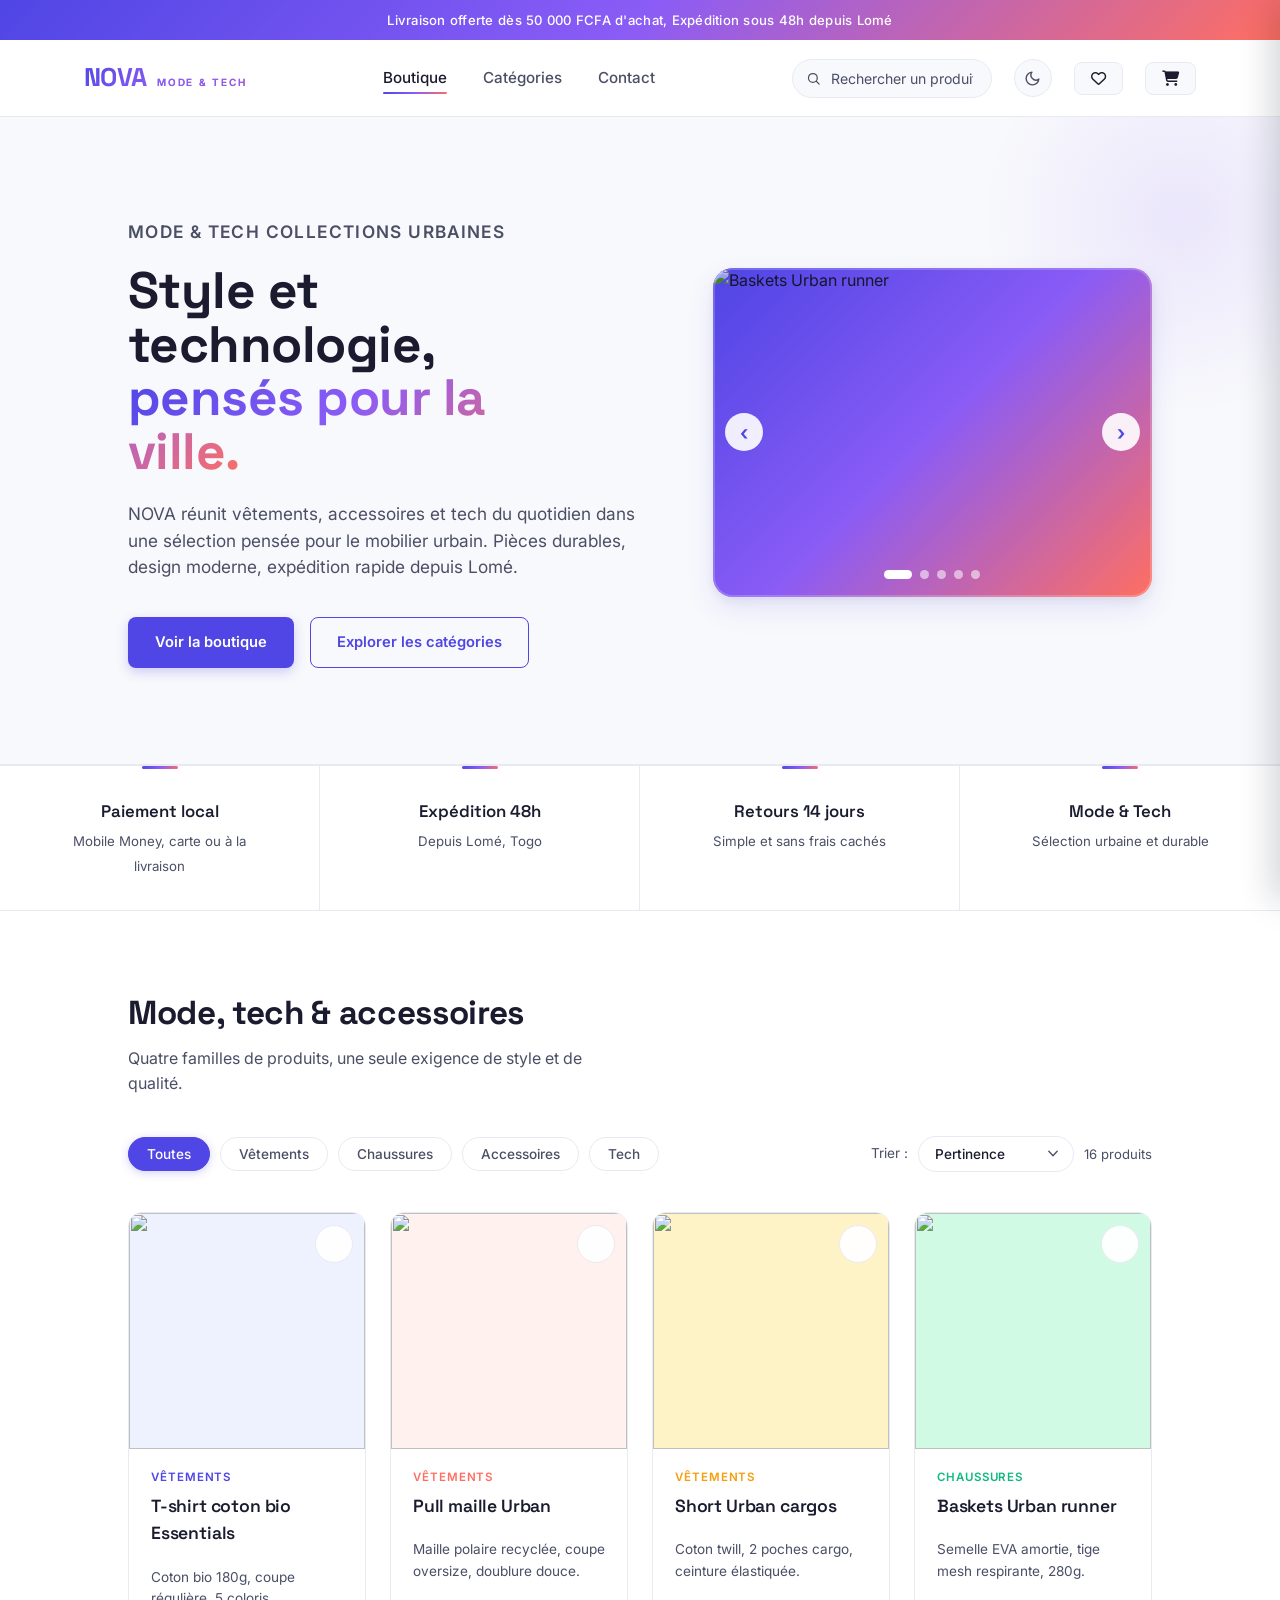
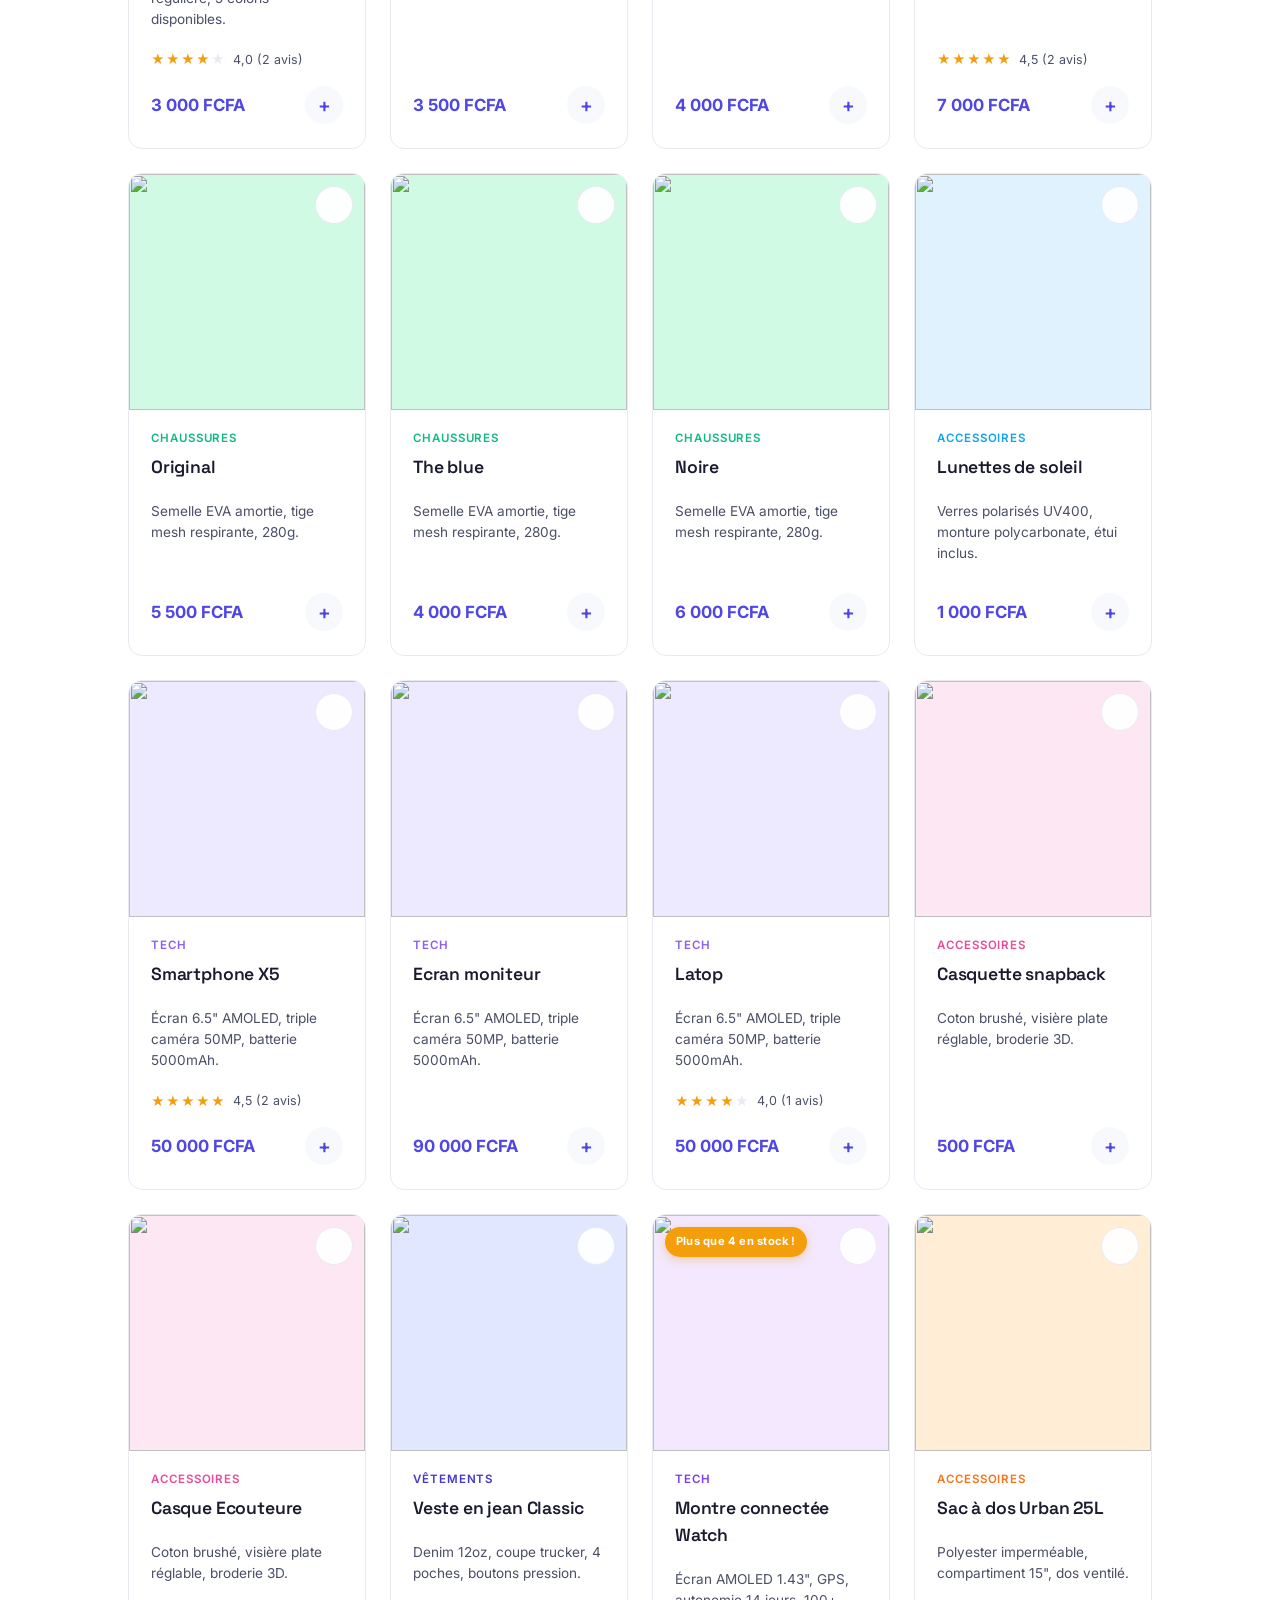
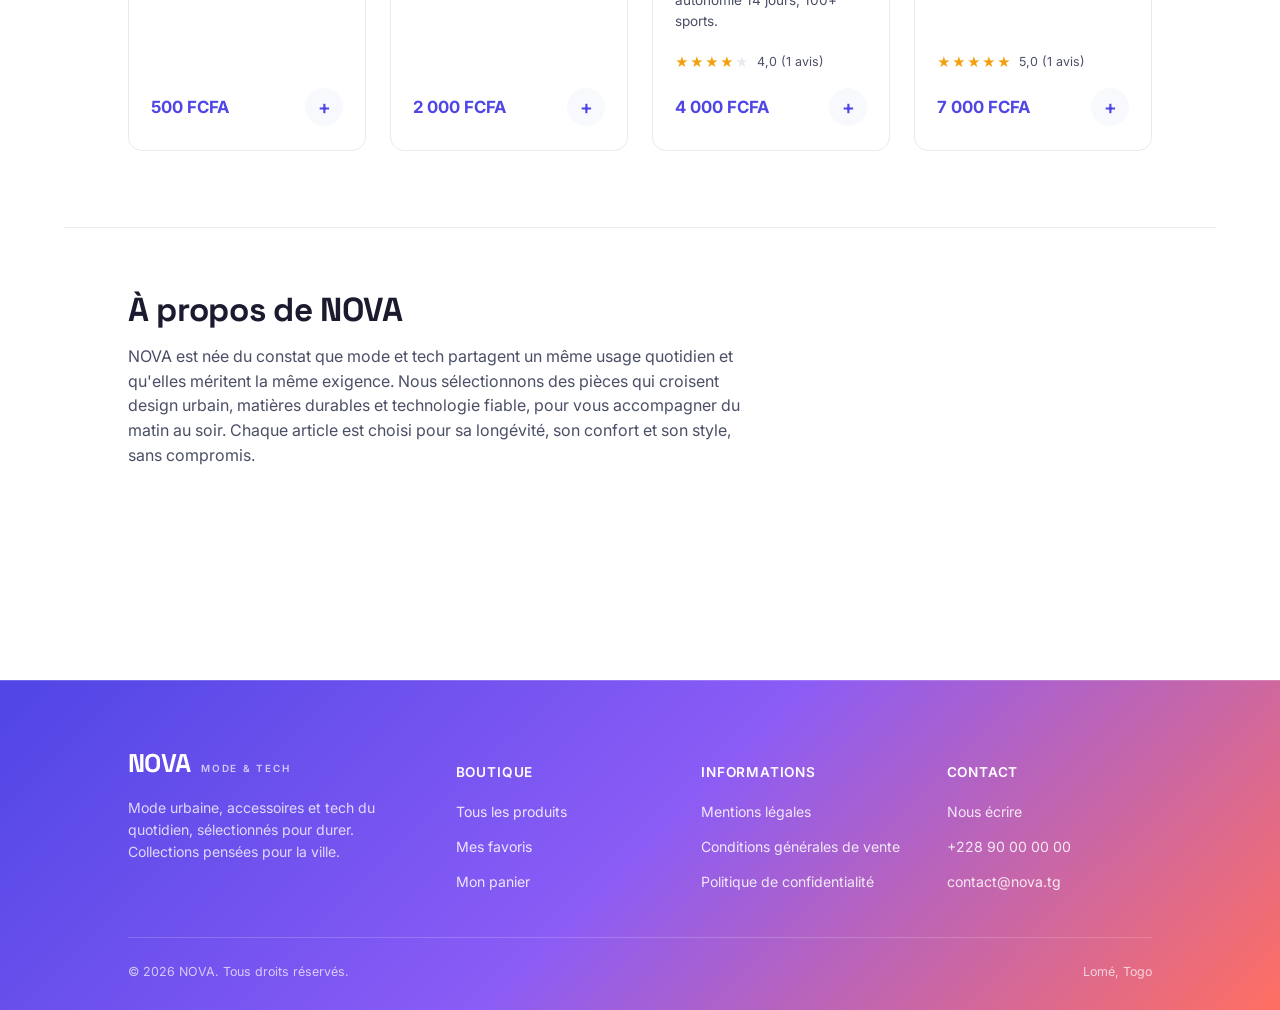
==== commit c1109be5: "ajout de google analutics" ====
--- a/index.html
+++ b/index.html
@@ -8,6 +8,15 @@
 <link rel="stylesheet" href="css/style.css">
 <link rel="stylesheet" href="https://cdnjs.cloudflare.com/ajax/libs/font-awesome/6.4.0/css/all.min.css">
 <script src="js/theme.js"></script>
+<!-- Google tag (gtag.js) -->
+<script async src="https://www.googletagmanager.com/gtag/js?id=G-C248112KW1"></script>
+<script>
+  window.dataLayer = window.dataLayer || [];
+  function gtag(){dataLayer.push(arguments);}
+  gtag('js', new Date());
+
+  gtag('config', 'G-C248112KW1');
+</script>
 </head>
 <body>
 
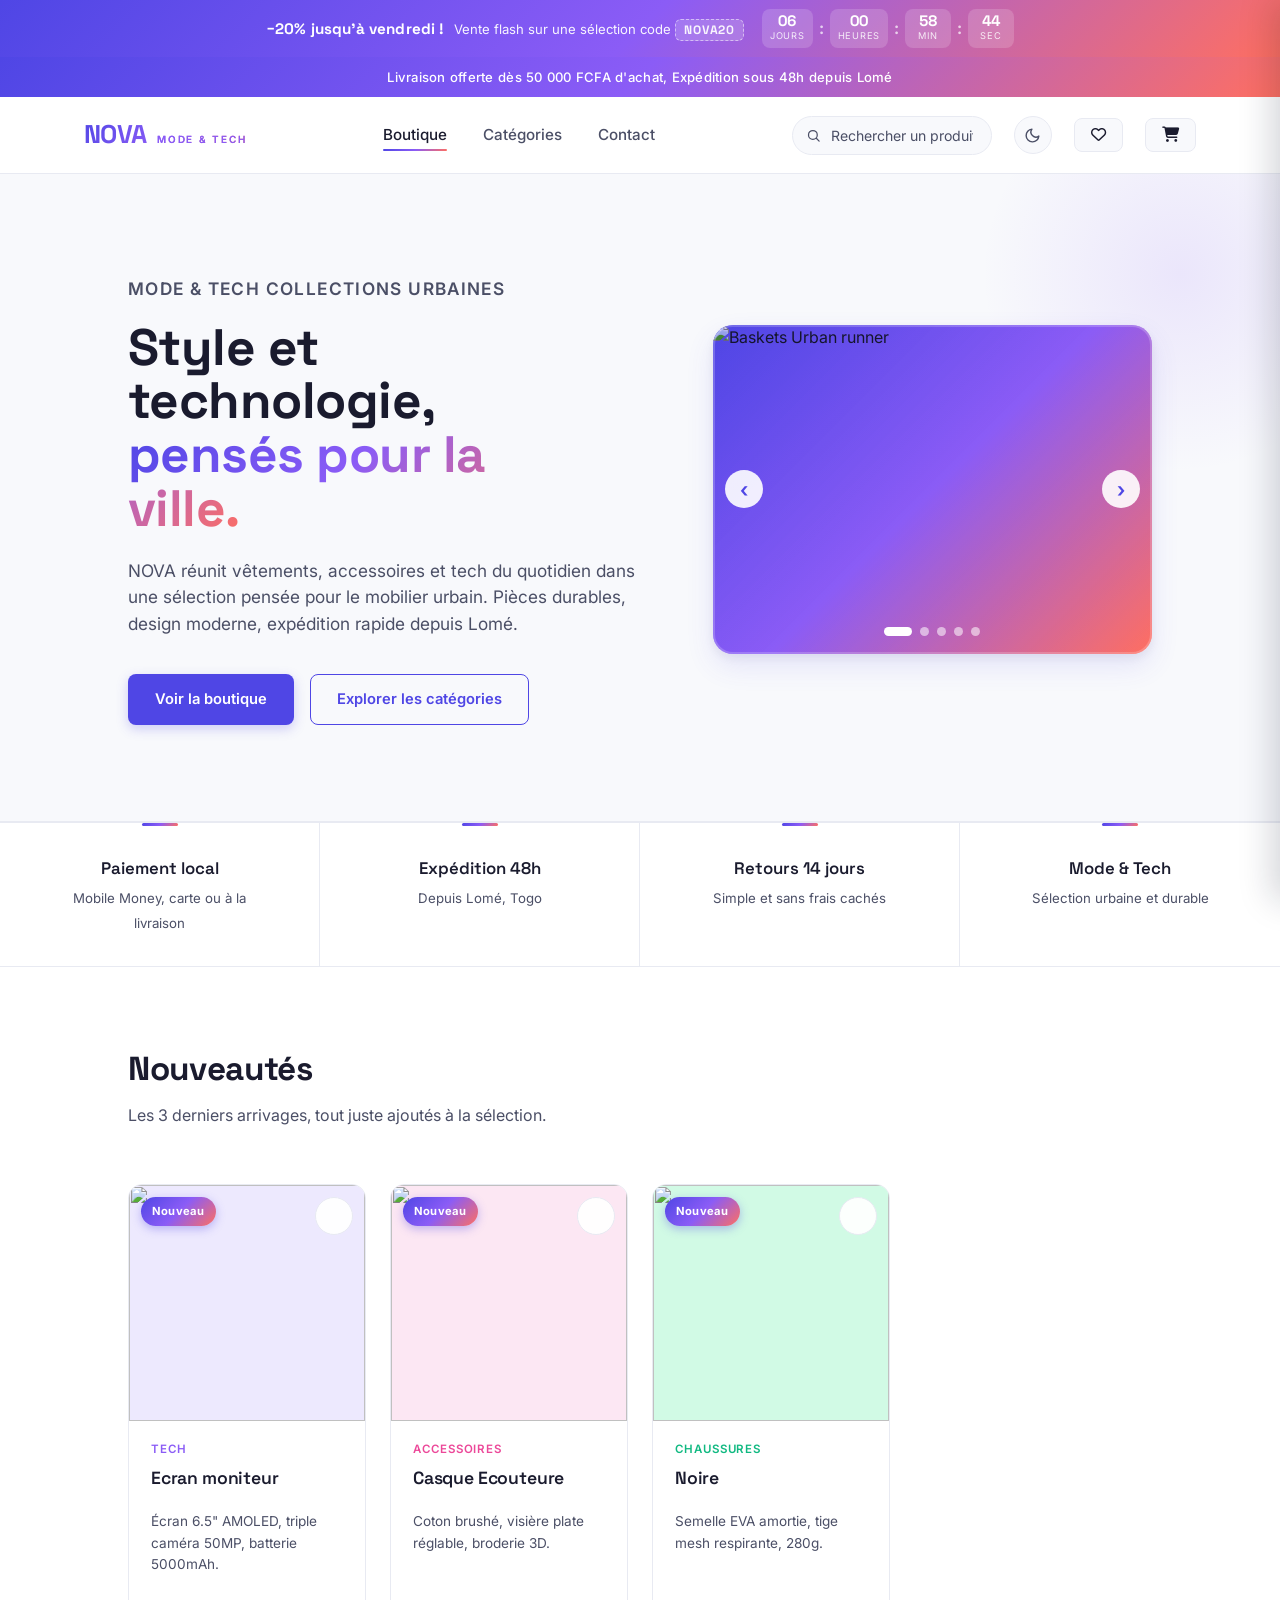
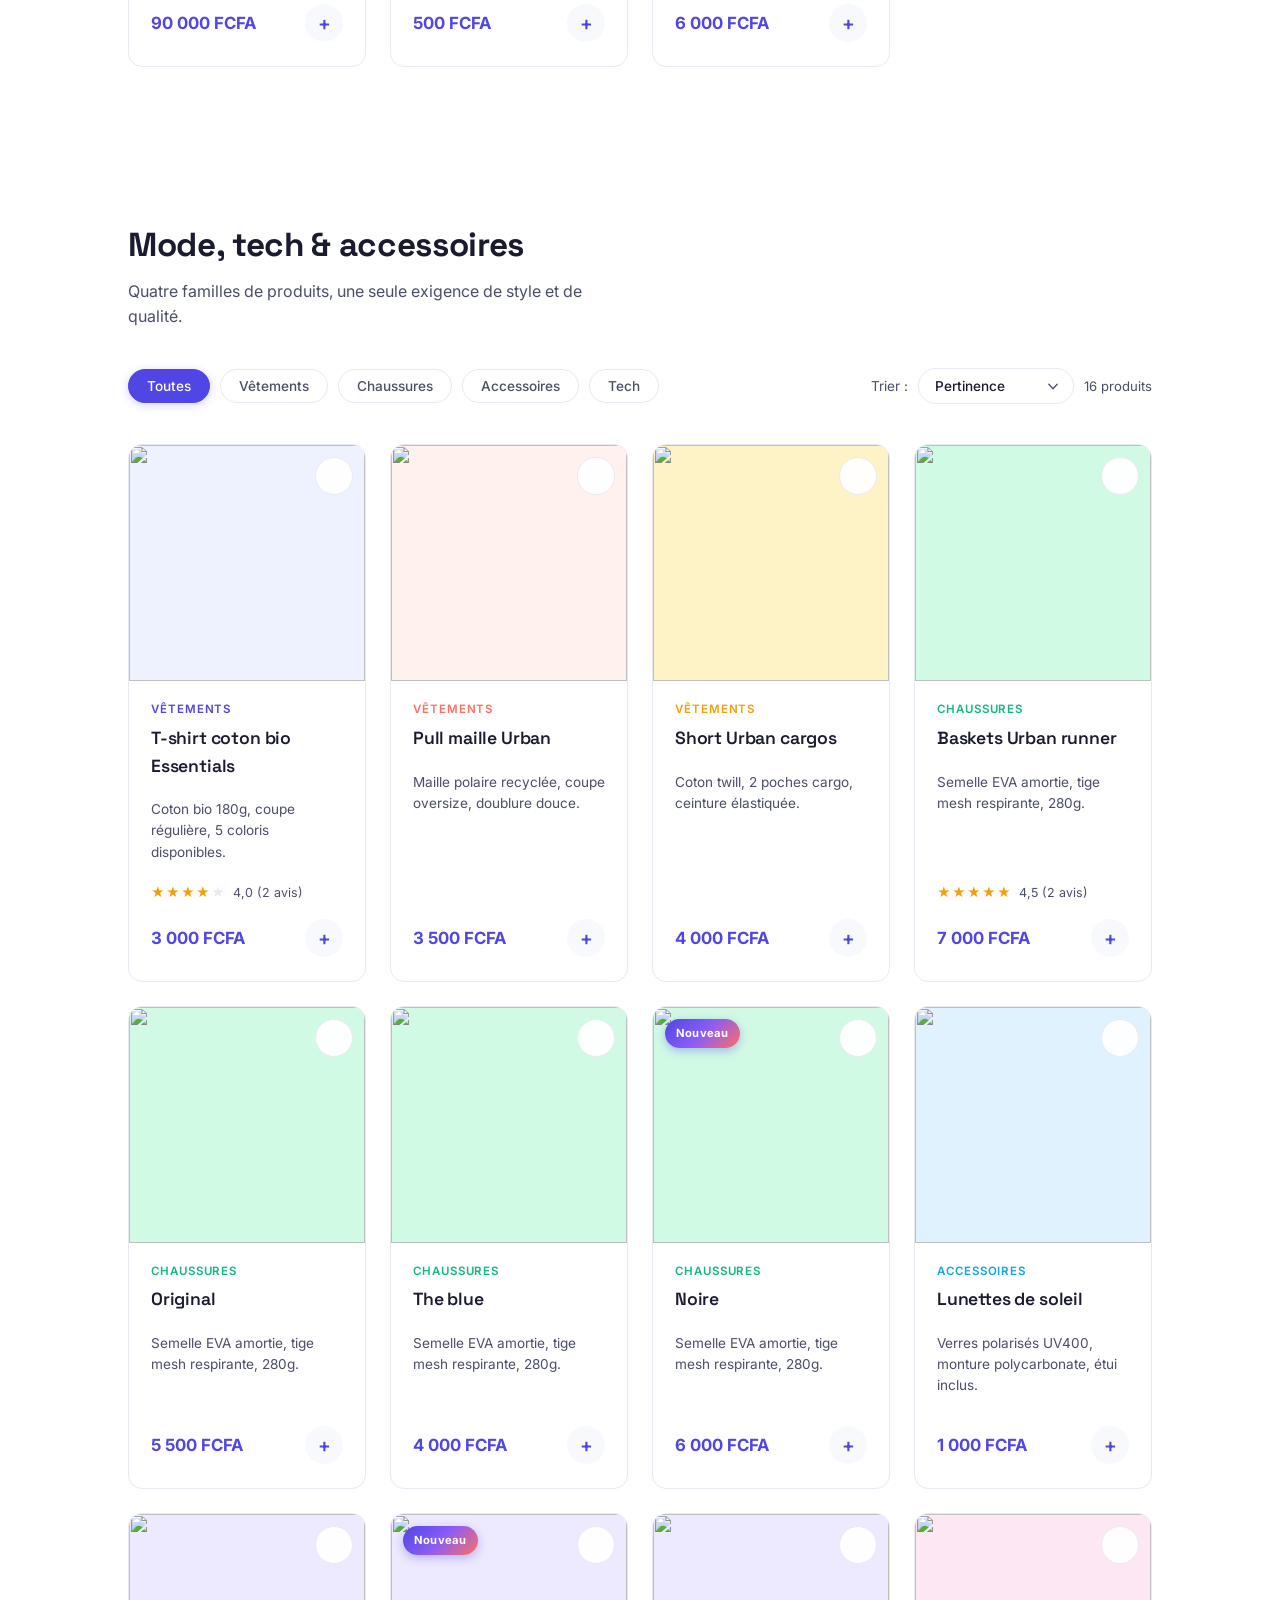
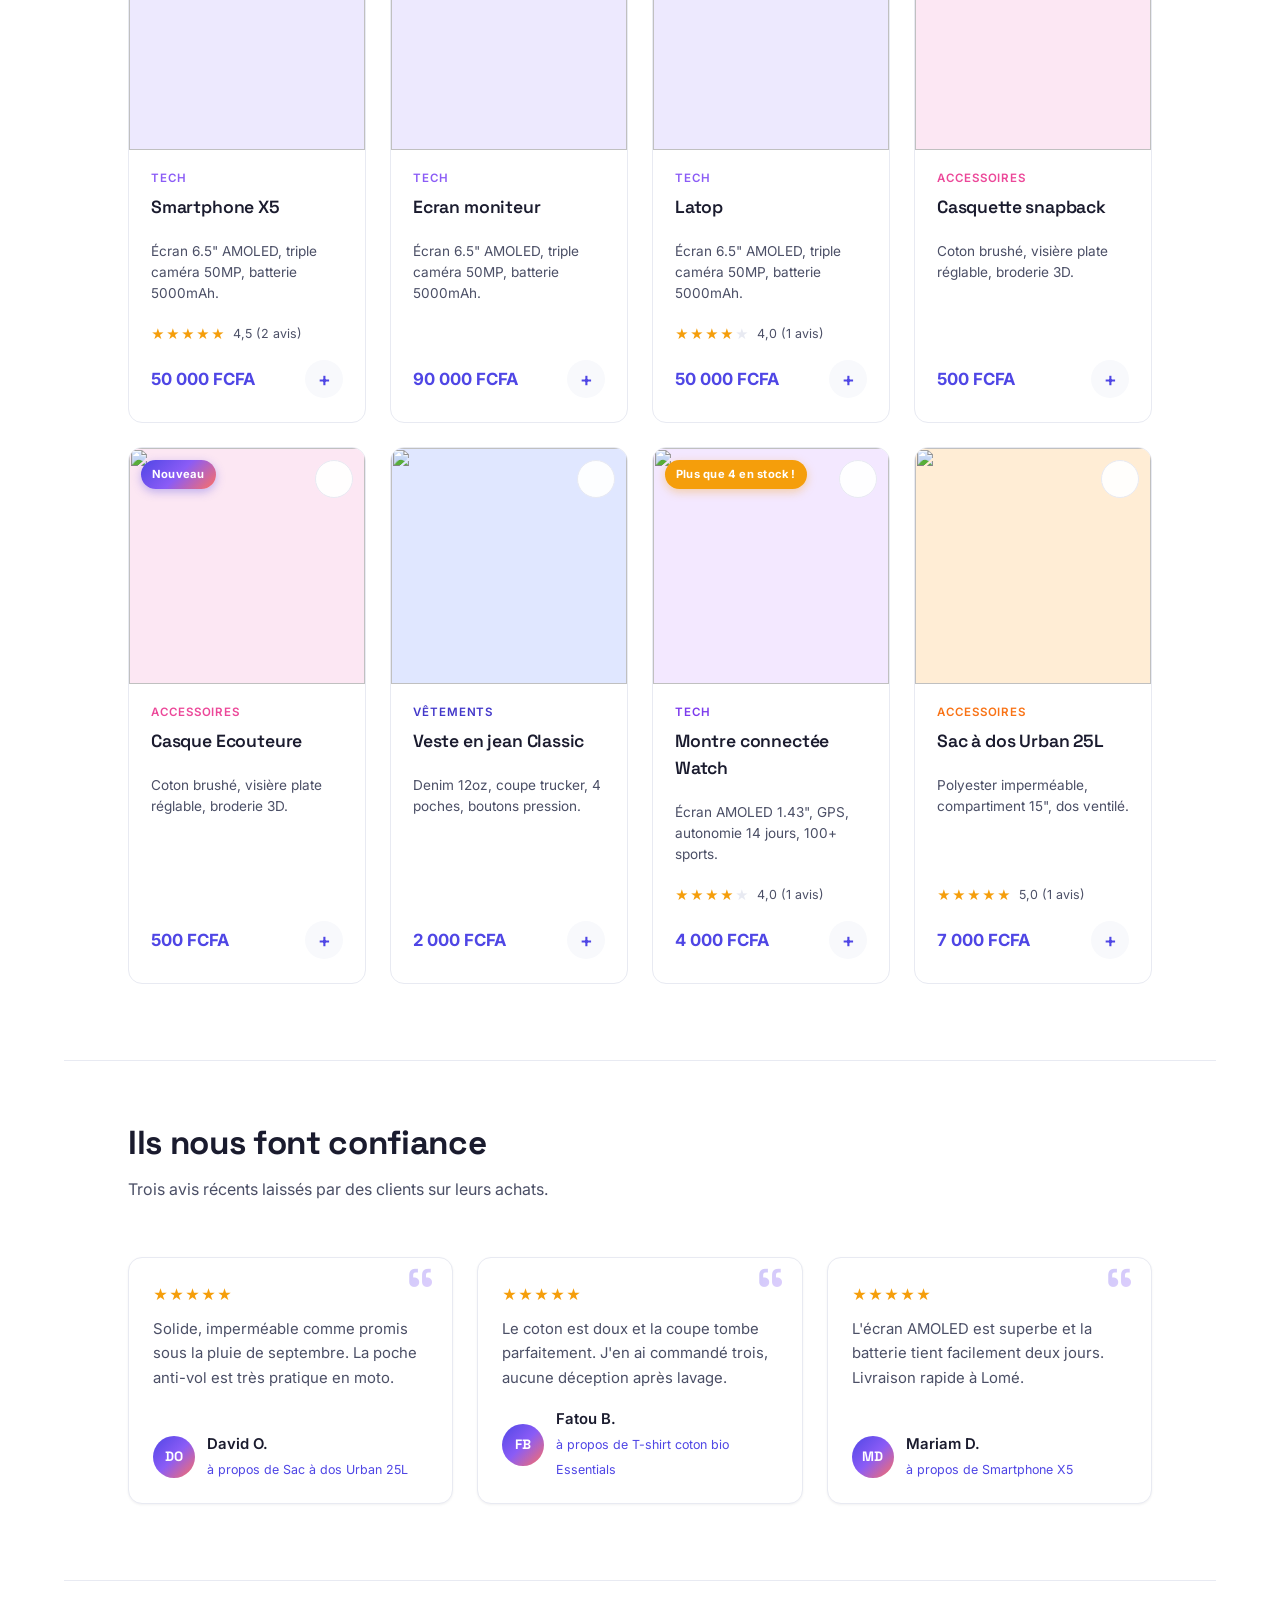
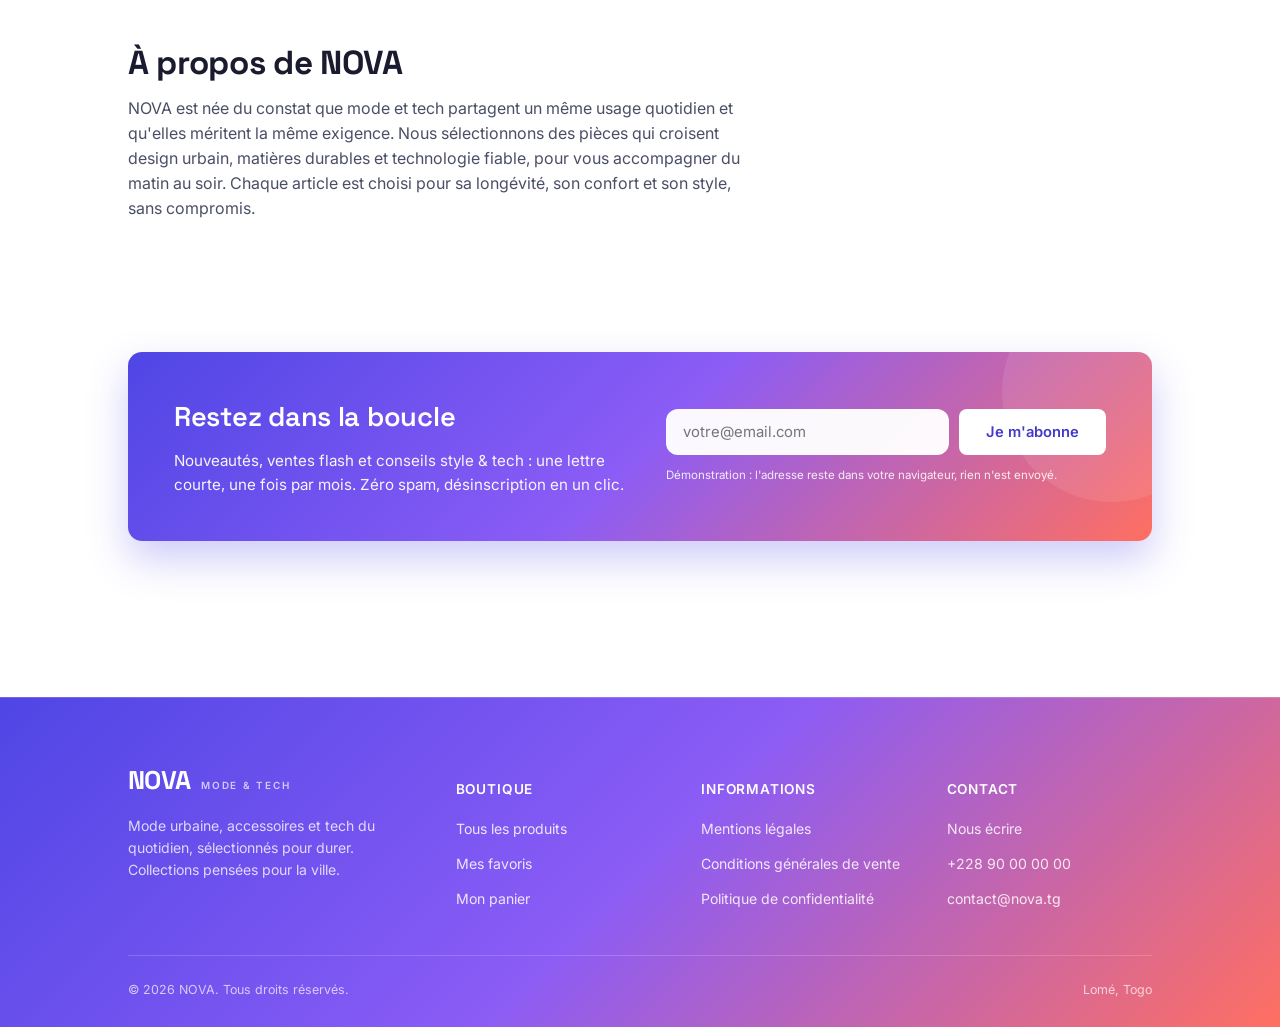
==== commit 77d6ea7d: "ajouter de nouveauter,avis sur homepage,reste dans la boucle," ====
--- a/index.html
+++ b/index.html
@@ -6,8 +6,23 @@
 <title>NOVA Mode &amp; Tech pour la ville</title>
 <meta name="description" content="NOVA réunit mode urbaine et tech du quotidien dans une sélection durable et colorée. Vêtements, accessoires, smartphones, montres connectées. Livraison au Togo et en Afrique de l'Ouest.">
 <link rel="stylesheet" href="css/style.css">
-<link rel="stylesheet" href="https://cdnjs.cloudflare.com/ajax/libs/font-awesome/6.4.0/css/all.min.css">
-<script src="js/theme.js"></script>
+<!-- v5 : favicon + Open Graph (partage WhatsApp / Facebook / X) -->
+<link rel="icon" type="image/svg+xml" href="favicon.svg">
+<link rel="icon" type="image/png" sizes="32x32" href="favicon-32.png">
+<link rel="apple-touch-icon" sizes="180x180" href="apple-touch-icon.png">
+<meta property="og:type" content="website">
+<meta property="og:site_name" content="NOVA — Mode &amp; Tech">
+<meta property="og:title" content="NOVA — Mode & Tech pour la ville">
+<meta property="og:description" content="Mode urbaine et tech du quotidien : vêtements, accessoires, smartphones et montres connectées. Livraison rapide depuis Lomé, Togo. Paiement Mobile Money, carte ou à la livraison.">
+<meta property="og:image" content="https://majestic-khapse-fc0d25.netlify.app/og-image.png">
+<meta property="og:image:width" content="1200">
+<meta property="og:image:height" content="630">
+<meta property="og:url" content="https://majestic-khapse-fc0d25.netlify.app/index.html">
+<meta property="og:locale" content="fr_FR">
+<meta name="twitter:card" content="summary_large_image">
+<meta name="twitter:title" content="NOVA — Mode & Tech pour la ville">
+<meta name="twitter:description" content="Mode urbaine et tech du quotidien : vêtements, accessoires, smartphones et montres connectées. Livraison rapide depuis Lomé, Togo. Paiement Mobile Money, carte ou à la livraison.">
+<meta name="twitter:image" content="https://majestic-khapse-fc0d25.netlify.app/og-image.png">
 <!-- Google tag (gtag.js) -->
 <script async src="https://www.googletagmanager.com/gtag/js?id=G-C248112KW1"></script>
 <script>
@@ -17,8 +32,30 @@
 
   gtag('config', 'G-C248112KW1');
 </script>
+<link rel="stylesheet" href="https://cdnjs.cloudflare.com/ajax/libs/font-awesome/6.4.0/css/all.min.css">
+
+<script src="js/theme.js"></script>
 </head>
 <body>
+
+<!-- v4 : bannière promo avec compte à rebours (js/promotions.js) -->
+<section class="banniere-promo" id="banniere-promo" aria-label="Promotion en cours">
+  <div class="enveloppe banniere-promo-interne">
+    <div class="promo-texte">
+      <strong>−20% jusqu'à vendredi&nbsp;!</strong>
+      <span>Vente flash sur une sélection code <code class="promo-code">NOVA20</code></span>
+    </div>
+    <div class="compte-rebours" id="compte-rebours" role="timer" aria-label="Fin de la promotion dans">
+      <div class="cr-unite"><span class="cr-valeur" data-cr="jours">--</span><span class="cr-label">jours</span></div>
+      <span class="cr-sep" aria-hidden="true">:</span>
+      <div class="cr-unite"><span class="cr-valeur" data-cr="heures">--</span><span class="cr-label">heures</span></div>
+      <span class="cr-sep" aria-hidden="true">:</span>
+      <div class="cr-unite"><span class="cr-valeur" data-cr="minutes">--</span><span class="cr-label">min</span></div>
+      <span class="cr-sep" aria-hidden="true">:</span>
+      <div class="cr-unite"><span class="cr-valeur" data-cr="secondes">--</span><span class="cr-label">sec</span></div>
+    </div>
+  </div>
+</section>
 
 <header class="entete">
   <div class="barre-annonce">Livraison offerte dès 50 000 FCFA d'achat, Expédition sous 48h depuis Lomé</div>
@@ -34,10 +71,8 @@
         <input type="search" class="recherche-input" name="q" placeholder="Rechercher un produit…" aria-label="Rechercher un produit" autocomplete="off">
       </form>
       <button type="button" class="bouton-theme" data-bascule-theme aria-label="Basculer le mode sombre / clair" title="Mode sombre / clair"><svg class="icone-lune" viewBox="0 0 24 24" width="17" height="17" fill="none" stroke="currentColor" stroke-width="2" stroke-linecap="round" stroke-linejoin="round" aria-hidden="true"><path d="M21 12.79A9 9 0 1 1 11.21 3 7 7 0 0 0 21 12.79z"/></svg><svg class="icone-soleil" viewBox="0 0 24 24" width="17" height="17" fill="none" stroke="currentColor" stroke-width="2" stroke-linecap="round" aria-hidden="true"><circle cx="12" cy="12" r="4"/><path d="M12 2v2M12 20v2M4.9 4.9l1.4 1.4M17.7 17.7l1.4 1.4M2 12h2M20 12h2M4.9 19.1l1.4-1.4M17.7 6.3l1.4-1.4"/></svg></button>
-      <a href="favoris.html" class="lien-panier"><i class="fa-regular fa-heart"></i><span class="badge-panier badge-favoris" data-badge-favoris style="display:none;">0</span></a>
-      <a href="panier.html" class="lien-panier">
-        <i class="fa-solid fa-cart-shopping"></i><span class="badge-panier" data-badge-panier style="display:none;">0</span>
-      </a>
+      <a href="favoris.html" class="lien-panier"><i class="fa-regular fa-heart"></i> <span class="badge-panier badge-favoris" data-badge-favoris style="display:none;">0</span></a>
+      <a href="panier.html" class="lien-panier"><i class="fa-solid fa-cart-shopping"></i> <span class="badge-panier" data-badge-panier style="display:none;">0</span></a>
       <button type="button" class="bouton-menu" id="bouton-menu-ouvrir" aria-label="Ouvrir le menu">
         <span></span><span></span><span></span>
       </button>
@@ -71,6 +106,19 @@
   <div class="item-confiance"><strong>Retours 14 jours</strong><span>Simple et sans frais cachés</span></div>
   <div class="item-confiance"><strong>Mode &amp; Tech</strong><span>Sélection urbaine et durable</span></div>
 </div>
+
+<!-- v4 : section Nouveautés — les 3 derniers produits ajoutés (js/promotions.js) -->
+<section class="section" id="nouveautes">
+  <div class="enveloppe">
+    <div class="section-tete">
+      <div>
+        <h2>Nouveautés</h2>
+        <p>Les 3 derniers arrivages, tout juste ajoutés à la sélection.</p>
+      </div>
+    </div>
+    <div class="grille-produits" id="grille-nouveautes"></div>
+  </div>
+</section>
 
 <section class="section" id="categories">
   <div class="enveloppe">
@@ -110,6 +158,19 @@
   </div>
 </section>
 
+<!-- v4 : témoignages clients — 3 avis mis en avant (js/promotions.js) -->
+<section class="section" id="section-temoignages" style="padding-top:0;">
+  <div class="enveloppe" style="border-top:1px solid var(--ligne); padding-top:56px;">
+    <div class="section-tete">
+      <div>
+        <h2>Ils nous font confiance</h2>
+        <p>Trois avis récents laissés par des clients sur leurs achats.</p>
+      </div>
+    </div>
+    <div class="temoignages-grille" id="grille-temoignages"></div>
+  </div>
+</section>
+
 <section class="section" id="catalogue" style="padding-top:0;">
   <div class="enveloppe" style="border-top:1px solid var(--ligne); padding-top:56px;">
     <div class="section-tete">
@@ -117,6 +178,23 @@
         <h2>À propos de NOVA</h2>
         <p style="max-width:64ch;">NOVA est née du constat que mode et tech partagent un même usage quotidien et qu'elles méritent la même exigence. Nous sélectionnons des pièces qui croisent design urbain, matières durables et technologie fiable, pour vous accompagner du matin au soir. Chaque article est choisi pour sa longévité, son confort et son style, sans compromis.</p>
       </div>
+    </div>
+  </div>
+</section>
+
+<!-- v4 : bloc newsletter (js/promotions.js) -->
+<section class="section" id="newsletter" style="padding-top:0;">
+  <div class="enveloppe">
+    <div class="newsletter-bloc">
+      <div class="newsletter-texte">
+        <h2>Restez dans la boucle</h2>
+        <p>Nouveautés, ventes flash et conseils style &amp; tech&nbsp;: une lettre courte, une fois par mois. Zéro spam, désinscription en un clic.</p>
+      </div>
+      <form class="newsletter-form" id="formulaire-newsletter" novalidate>
+        <input type="email" name="email" placeholder="votre@email.com" aria-label="Votre adresse e-mail" autocomplete="email" required>
+        <button type="submit" class="bouton bouton-blanc">Je m'abonne</button>
+        <p class="newsletter-note">Démonstration : l'adresse reste dans votre navigateur, rien n'est envoyé.</p>
+      </form>
     </div>
   </div>
 </section>
@@ -165,6 +243,7 @@
 <script src="js/panier.js"></script>
 <script src="js/boutique.js"></script>
 <script src="js/avis.js"></script>
+<script src="js/promotions.js"></script>
 <script src="js/effets.js"></script>
 <script src="js/menu.js"></script>
 <script>
--- a/css/style.css
+++ b/css/style.css
@@ -1062,3 +1062,168 @@
 @media (max-width: 560px){
   .avis-champs{grid-template-columns:1fr;}
 }
+
+/* ============================================================
+   NOVA v4 — AJOUTS (logique du site inchangée)
+   Bannière promo + compte à rebours, badge "Nouveau",
+   témoignages clients, bloc newsletter.
+   Les composants utilisent les variables existantes : ils
+   suivent automatiquement le thème sombre (v3).
+   ============================================================ */
+
+/* ---------- Bannière promo + compte à rebours ---------- */
+.banniere-promo{
+  background:var(--degrade);
+  color:#fff;
+  padding:9px 0;
+}
+.banniere-promo-interne{
+  display:flex; align-items:center; justify-content:center;
+  gap:18px; flex-wrap:wrap; text-align:center;
+}
+.promo-texte{display:flex; align-items:baseline; gap:10px; flex-wrap:wrap; justify-content:center;}
+.promo-texte strong{
+  font-family:'Space Grotesk',sans-serif; font-size:0.95rem; letter-spacing:0.01em;
+}
+.promo-texte span{font-size:0.82rem; opacity:0.94;}
+.promo-code{
+  font-family:'Space Grotesk',sans-serif; font-weight:700; font-size:0.76rem;
+  background:rgba(255,255,255,0.18); border:1px dashed rgba(255,255,255,0.55);
+  color:#fff; padding:2px 8px; border-radius:6px; letter-spacing:0.06em;
+}
+.compte-rebours{display:flex; align-items:center; gap:6px;}
+.cr-unite{
+  display:flex; flex-direction:column; align-items:center;
+  background:rgba(255,255,255,0.16); border-radius:8px;
+  padding:3px 8px 4px; min-width:46px;
+}
+.cr-valeur{
+  font-family:'Space Grotesk',sans-serif; font-weight:700; font-size:0.95rem;
+  font-variant-numeric:tabular-nums; line-height:1.15;
+}
+.cr-label{font-size:0.58rem; text-transform:uppercase; letter-spacing:0.08em; opacity:0.85;}
+.cr-sep{font-weight:700; opacity:0.7;}
+
+/* ---------- Badge "Nouveau" (3 derniers produits ajoutés) ---------- */
+.badge-nouveau{
+  position:absolute; top:12px; left:12px; z-index:2;
+  background:var(--degrade); color:#fff;
+  font-size:0.7rem; font-weight:700; letter-spacing:0.02em;
+  padding:6px 11px; border-radius:20px;
+  box-shadow:0 3px 10px rgba(79,70,229,0.35);
+}
+/* Sécurité : si un badge stock coexiste sur la même carte, on l'empile dessous */
+.badge-nouveau + .badge-stock{top:46px;}
+
+/* ---------- Témoignages clients (accueil) ---------- */
+.temoignages-grille{
+  display:grid; grid-template-columns:repeat(3, 1fr); gap:24px;
+}
+.temoignage-carte{
+  position:relative; overflow:hidden;
+  background:var(--papier);
+  border:1px solid var(--ligne); border-radius:var(--radius);
+  padding:26px 24px 22px;
+  box-shadow:var(--ombre-carte);
+  display:flex; flex-direction:column;
+  transition:transform 0.2s, box-shadow 0.2s;
+}
+.temoignage-carte:hover{transform:translateY(-3px); box-shadow:var(--ombre-survol);}
+.temoignage-guillemet{
+  position:absolute; top:-6px; right:16px;
+  font-family:'Space Grotesk',sans-serif; font-size:4.6rem; line-height:1.2;
+  background:var(--degrade); -webkit-background-clip:text; background-clip:text; color:transparent;
+  opacity:0.3; pointer-events:none;
+}
+.temoignage-carte .etoiles{font-size:0.9rem; margin-bottom:10px; display:block;}
+.temoignage-texte{
+  font-size:0.93rem; color:var(--encre-doux); line-height:1.65;
+  margin:0 0 18px; flex:1;
+}
+.temoignage-pied{display:flex; align-items:center; gap:12px;}
+.temoignage-avatar{
+  width:42px; height:42px; border-radius:50%; flex-shrink:0;
+  background:var(--degrade); color:#fff;
+  display:flex; align-items:center; justify-content:center;
+  font-weight:700; font-size:0.85rem; font-family:'Space Grotesk',sans-serif;
+}
+.temoignage-nom{font-weight:600; font-size:0.93rem;}
+.temoignage-produit{
+  font-size:0.78rem; color:var(--indigo); text-decoration:none;
+}
+.temoignage-produit:hover{text-decoration:underline;}
+
+/* ---------- Bloc newsletter (bas de l'accueil) ---------- */
+.newsletter-bloc{
+  position:relative; overflow:hidden;
+  background:var(--degrade);
+  border-radius:var(--radius);
+  padding:44px 46px;
+  color:#fff;
+  display:flex; align-items:center; justify-content:space-between;
+  gap:40px;
+  box-shadow:0 18px 40px rgba(79,70,229,0.28);
+}
+.newsletter-bloc::after{
+  content:""; position:absolute; right:-70px; top:-70px;
+  width:220px; height:220px; border-radius:50%;
+  background:rgba(255,255,255,0.09); pointer-events:none;
+}
+.newsletter-texte h2{color:#fff; margin:0 0 10px; font-size:1.7rem;}
+.newsletter-texte p{
+  margin:0; font-size:0.95rem; line-height:1.6; opacity:0.94; max-width:52ch;
+}
+.newsletter-form{
+  position:relative; z-index:1;
+  display:flex; flex-wrap:wrap; gap:10px; align-items:center;
+  max-width:440px; width:100%;
+}
+.newsletter-form input[type="email"]{
+  flex:1 1 220px; min-width:0;
+  border:1px solid rgba(255,255,255,0.5);
+  background:rgba(255,255,255,0.96); color:#1A1B2E;
+  border-radius:12px; padding:13px 16px;
+  font-family:inherit; font-size:0.93rem; outline:none;
+  transition:box-shadow 0.2s, border-color 0.2s;
+}
+.newsletter-form input[type="email"]:focus{
+  border-color:#fff; box-shadow:0 0 0 3px rgba(255,255,255,0.28);
+}
+.bouton-blanc{
+  background:#fff; color:var(--indigo-fonce);
+}
+.bouton-blanc:hover{
+  background:#fff; transform:translateY(-1px);
+  box-shadow:0 8px 18px rgba(0,0,0,0.18);
+}
+.newsletter-note{
+  flex-basis:100%; margin:2px 0 0; font-size:0.72rem; opacity:0.88;
+}
+.newsletter-form.newsletter-inscrit{flex-direction:column; align-items:stretch;}
+.newsletter-succes{
+  margin:0; font-size:0.93rem; line-height:1.6;
+  background:rgba(255,255,255,0.16); border:1px solid rgba(255,255,255,0.4);
+  border-radius:12px; padding:16px 18px;
+}
+.newsletter-succes strong{
+  display:block; margin-bottom:4px;
+  font-family:'Space Grotesk',sans-serif;
+}
+
+/* ---------- Responsive v4 ---------- */
+@media (max-width:900px){
+  .temoignages-grille{grid-template-columns:1fr;}
+  .newsletter-bloc{flex-direction:column; align-items:flex-start; padding:34px 28px; gap:24px;}
+  .newsletter-form{max-width:100%;}
+}
+@media (max-width:560px){
+  .banniere-promo-interne{gap:8px; padding-top:4px; padding-bottom:4px;}
+  .promo-texte{gap:6px;}
+  .promo-texte strong{font-size:0.88rem;}
+  .promo-texte span{font-size:0.74rem;}
+  .cr-unite{min-width:40px; padding:2px 6px 3px;}
+  .cr-valeur{font-size:0.85rem;}
+  .cr-label{font-size:0.54rem;}
+  .newsletter-bloc{padding:28px 22px;}
+  .newsletter-texte h2{font-size:1.45rem;}
+}
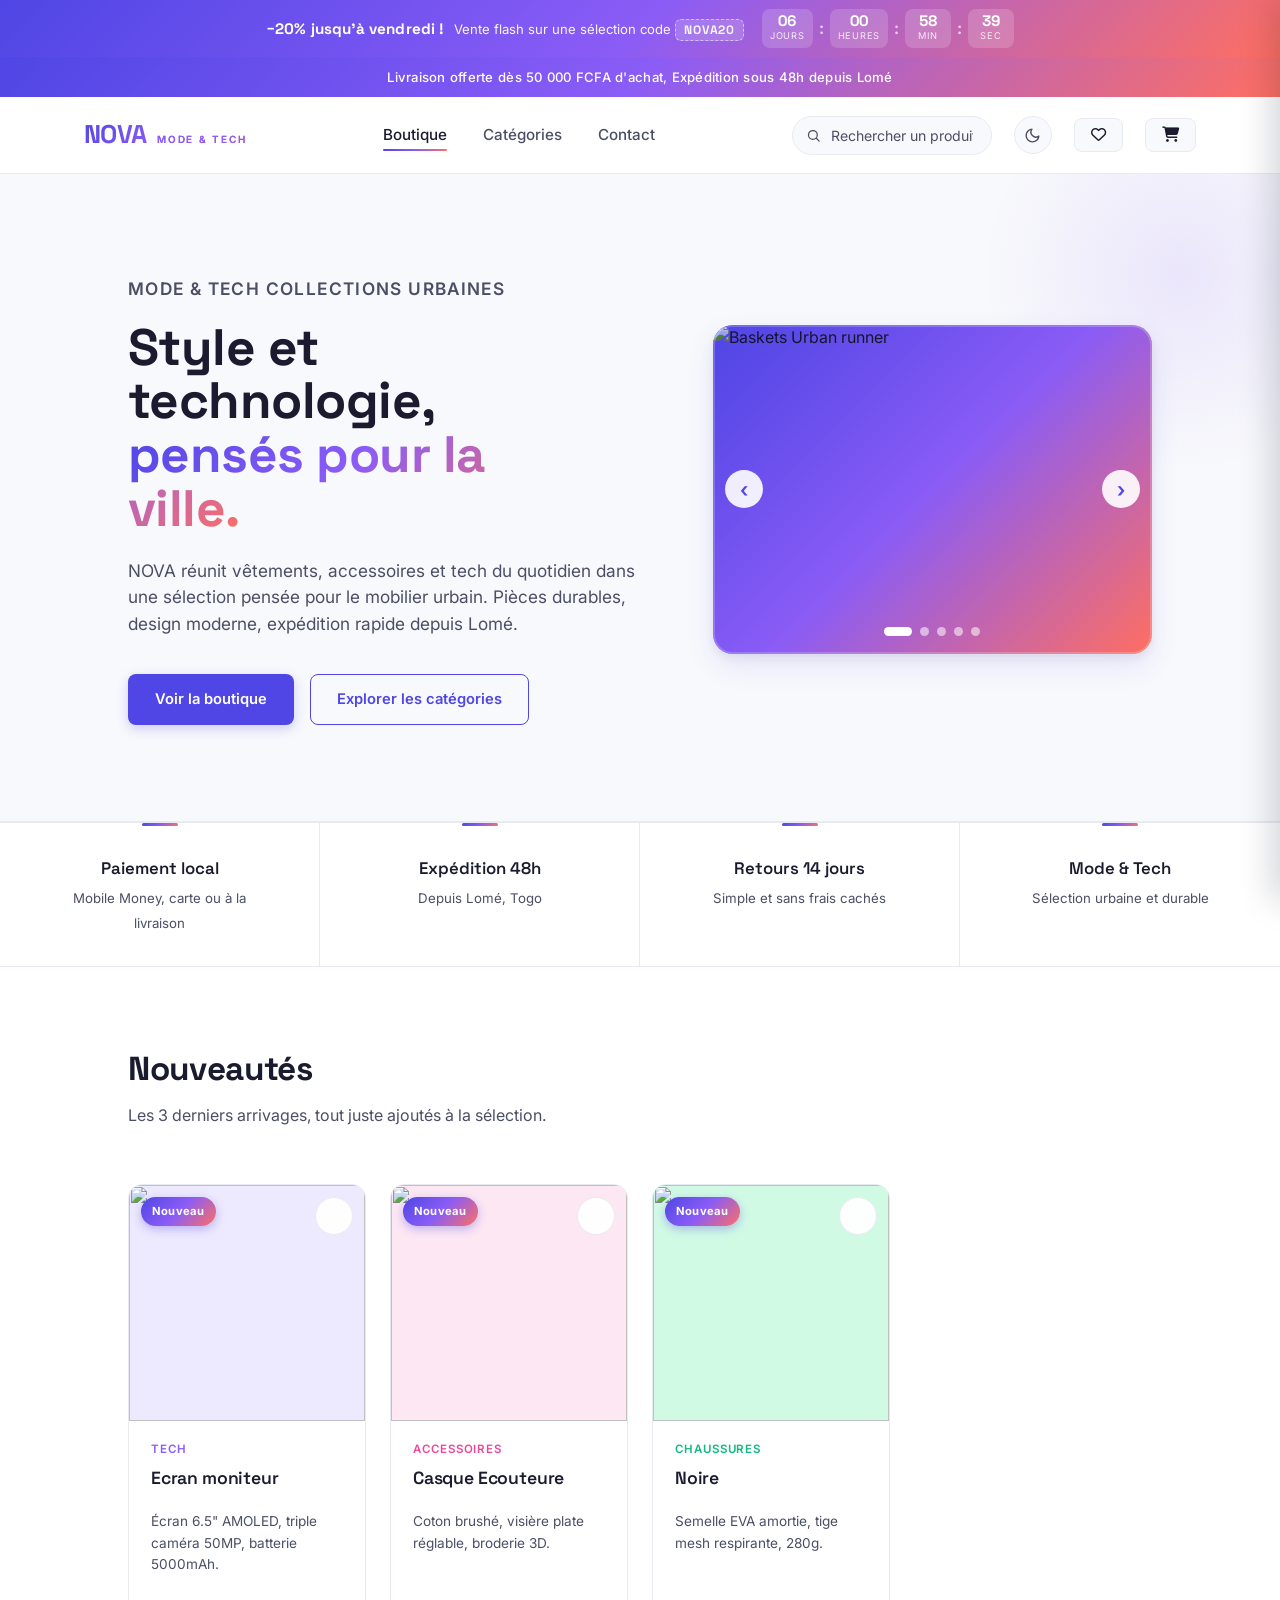
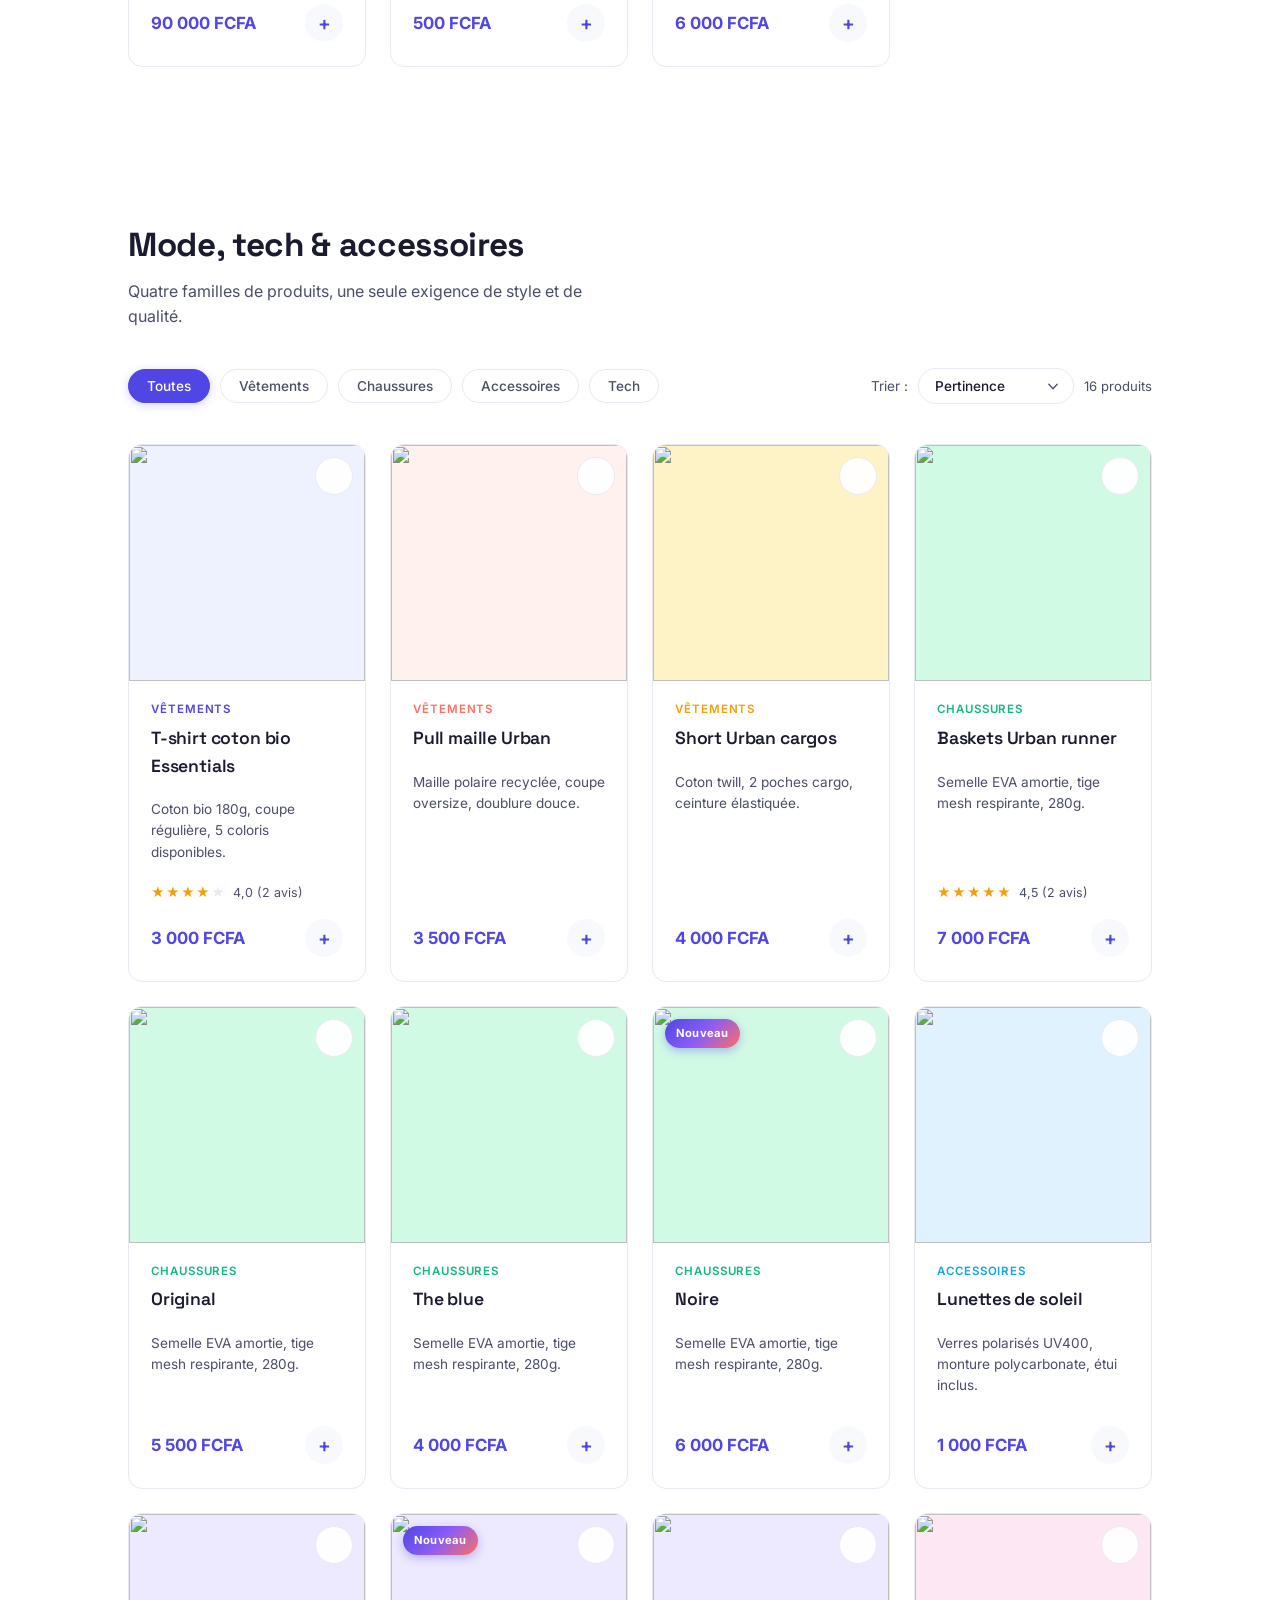
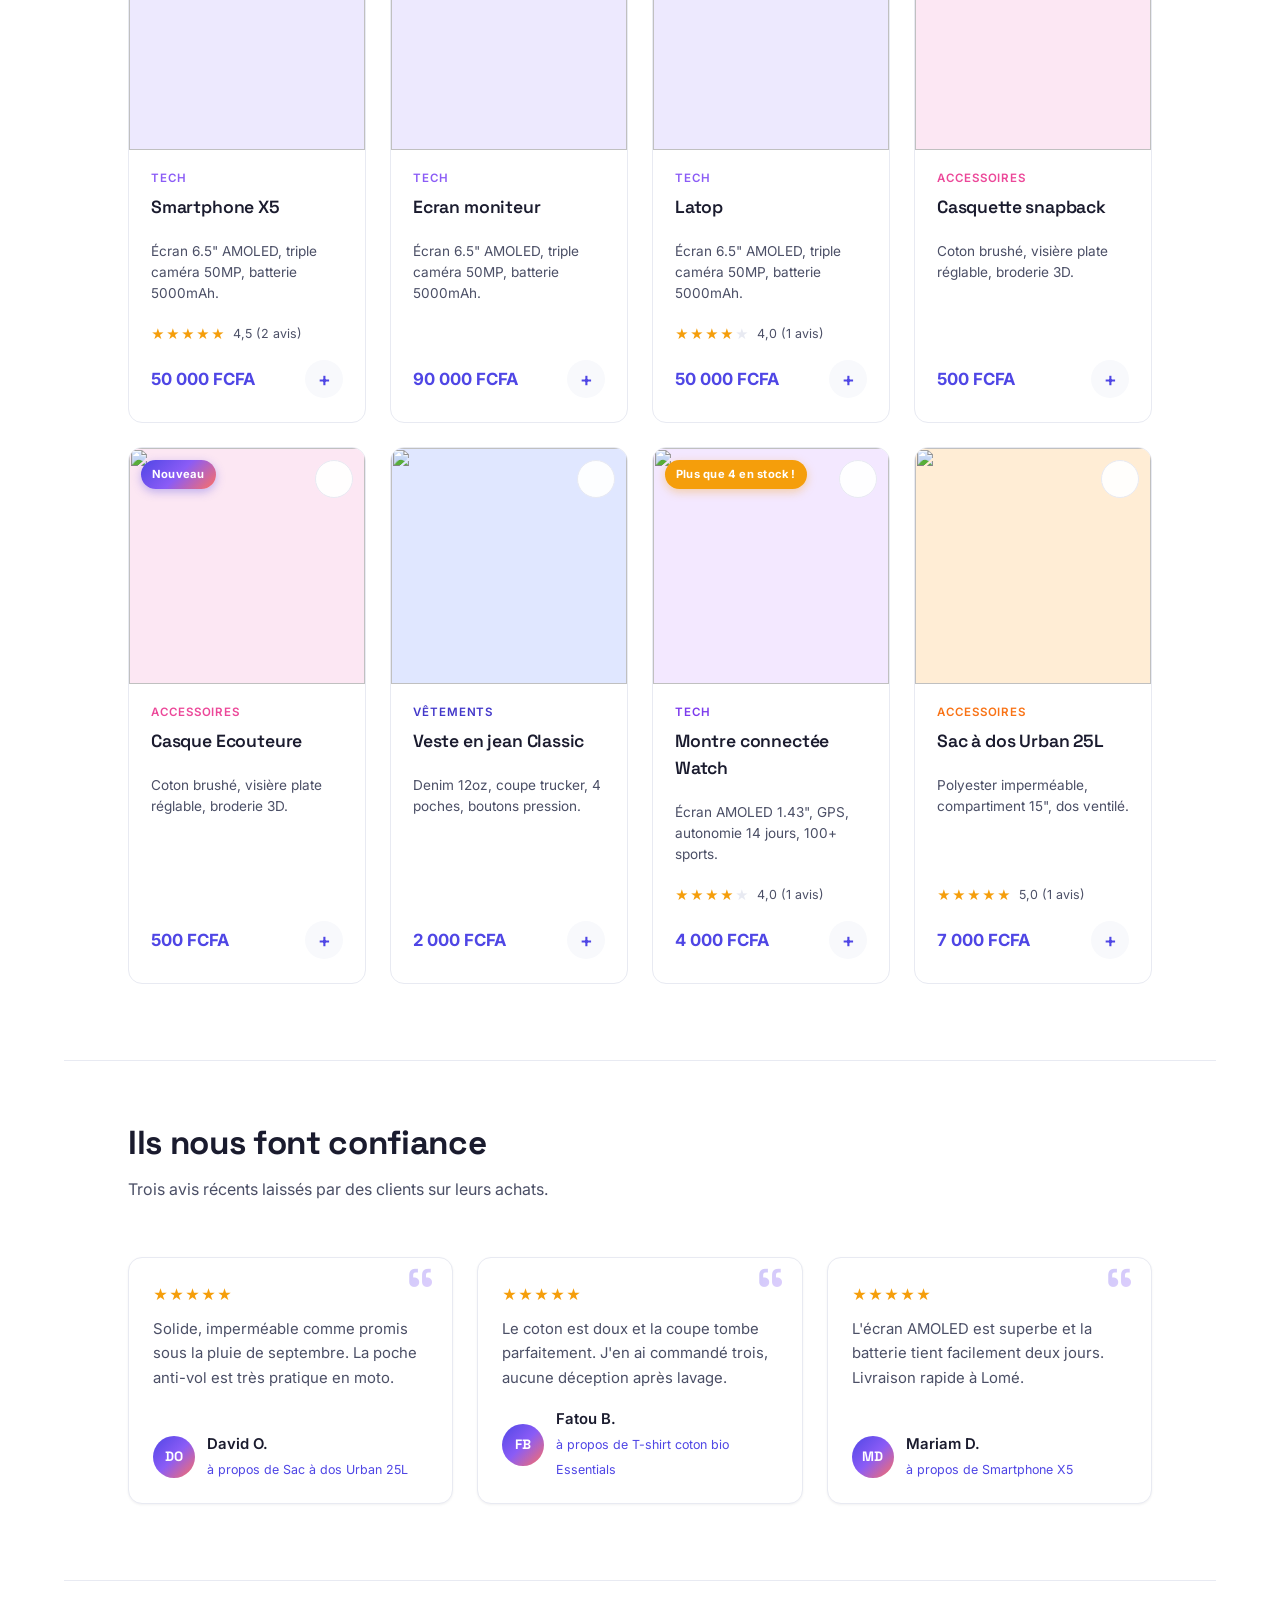
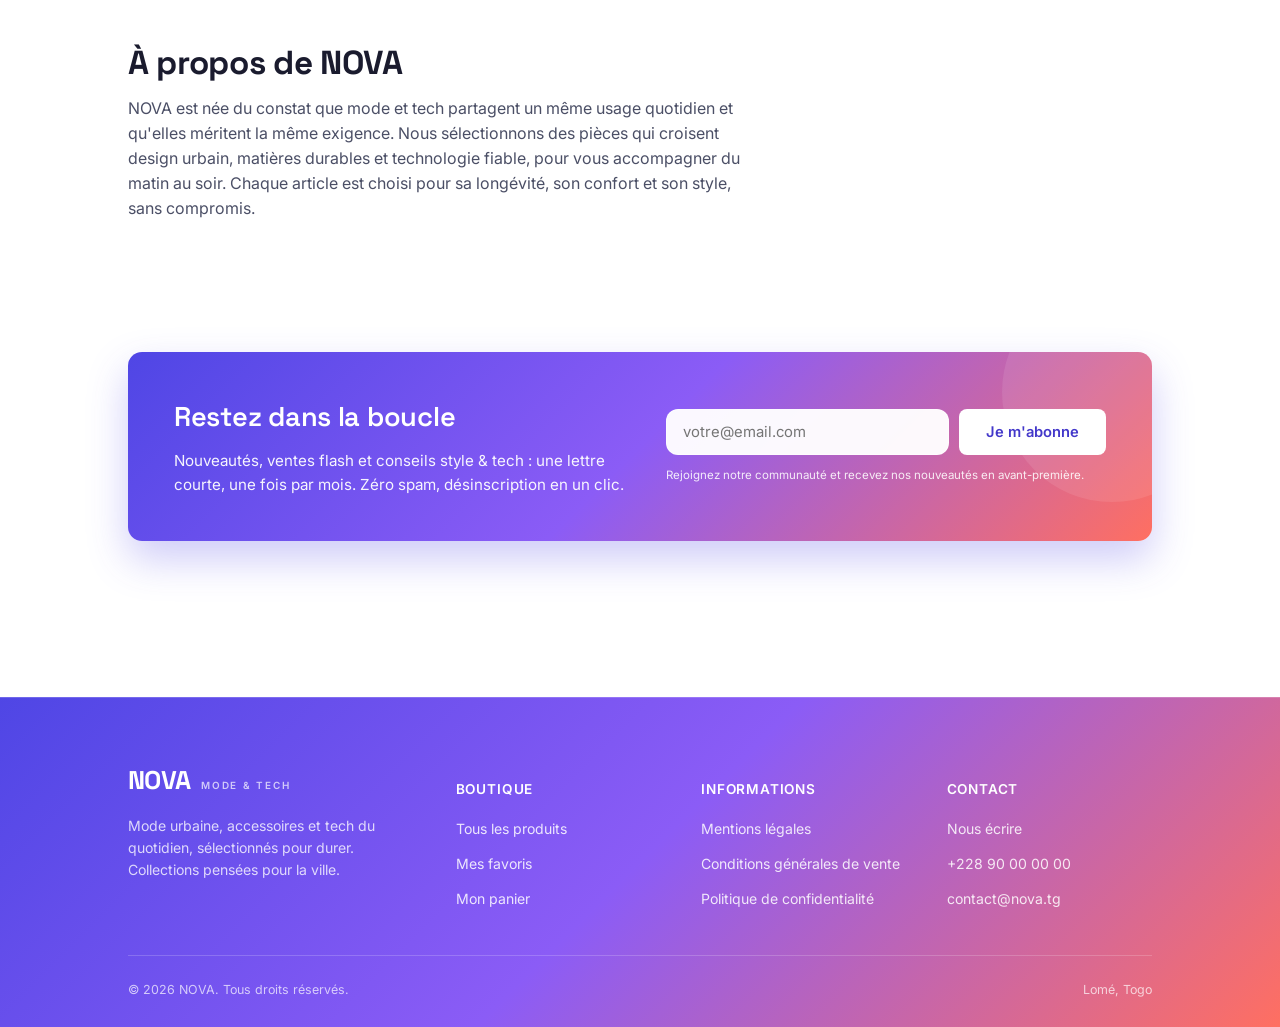
==== commit e913df92: "tranformation en pwa" ====
--- a/index.html
+++ b/index.html
@@ -190,10 +190,11 @@
         <h2>Restez dans la boucle</h2>
         <p>Nouveautés, ventes flash et conseils style &amp; tech&nbsp;: une lettre courte, une fois par mois. Zéro spam, désinscription en un clic.</p>
       </div>
-      <form class="newsletter-form" id="formulaire-newsletter" novalidate>
+      <form class="newsletter-form" id="formulaire-newsletter" novalidate action="https://formspree.io/f/xbgjvkvv"
+  method="POST">
         <input type="email" name="email" placeholder="votre@email.com" aria-label="Votre adresse e-mail" autocomplete="email" required>
         <button type="submit" class="bouton bouton-blanc">Je m'abonne</button>
-        <p class="newsletter-note">Démonstration : l'adresse reste dans votre navigateur, rien n'est envoyé.</p>
+        <p class="newsletter-note">Rejoignez notre communauté et recevez nos nouveautés en avant-première.</p>
       </form>
     </div>
   </div>
--- a/css/style.css
+++ b/css/style.css
@@ -1227,3 +1227,34 @@
   .newsletter-bloc{padding:28px 22px;}
   .newsletter-texte h2{font-size:1.45rem;}
 }
+/* ============================================================
+   NOVA v6 — Bouton Partager (fiche produit, Web Share API)
+   ============================================================ */
+.lien-partage{
+  display:inline-flex;
+  align-items:center;
+  gap:8px;
+  margin-top:16px;
+  padding:10px 18px;
+  border:1.5px solid var(--ligne);
+  border-radius:999px;
+  background:var(--papier);
+  color:var(--encre-doux);
+  font-family:inherit;
+  font-size:0.9rem;
+  font-weight:600;
+  cursor:pointer;
+  transition:border-color 0.2s ease, color 0.2s ease, transform 0.15s ease, box-shadow 0.2s ease;
+}
+.lien-partage:hover{
+  border-color:var(--indigo);
+  color:var(--indigo);
+  transform:translateY(-1px);
+  box-shadow:0 6px 16px rgba(79,70,229,0.12);
+}
+.lien-partage:active{
+  transform:translateY(0);
+}
+.lien-partage svg{
+  flex:none;
+}
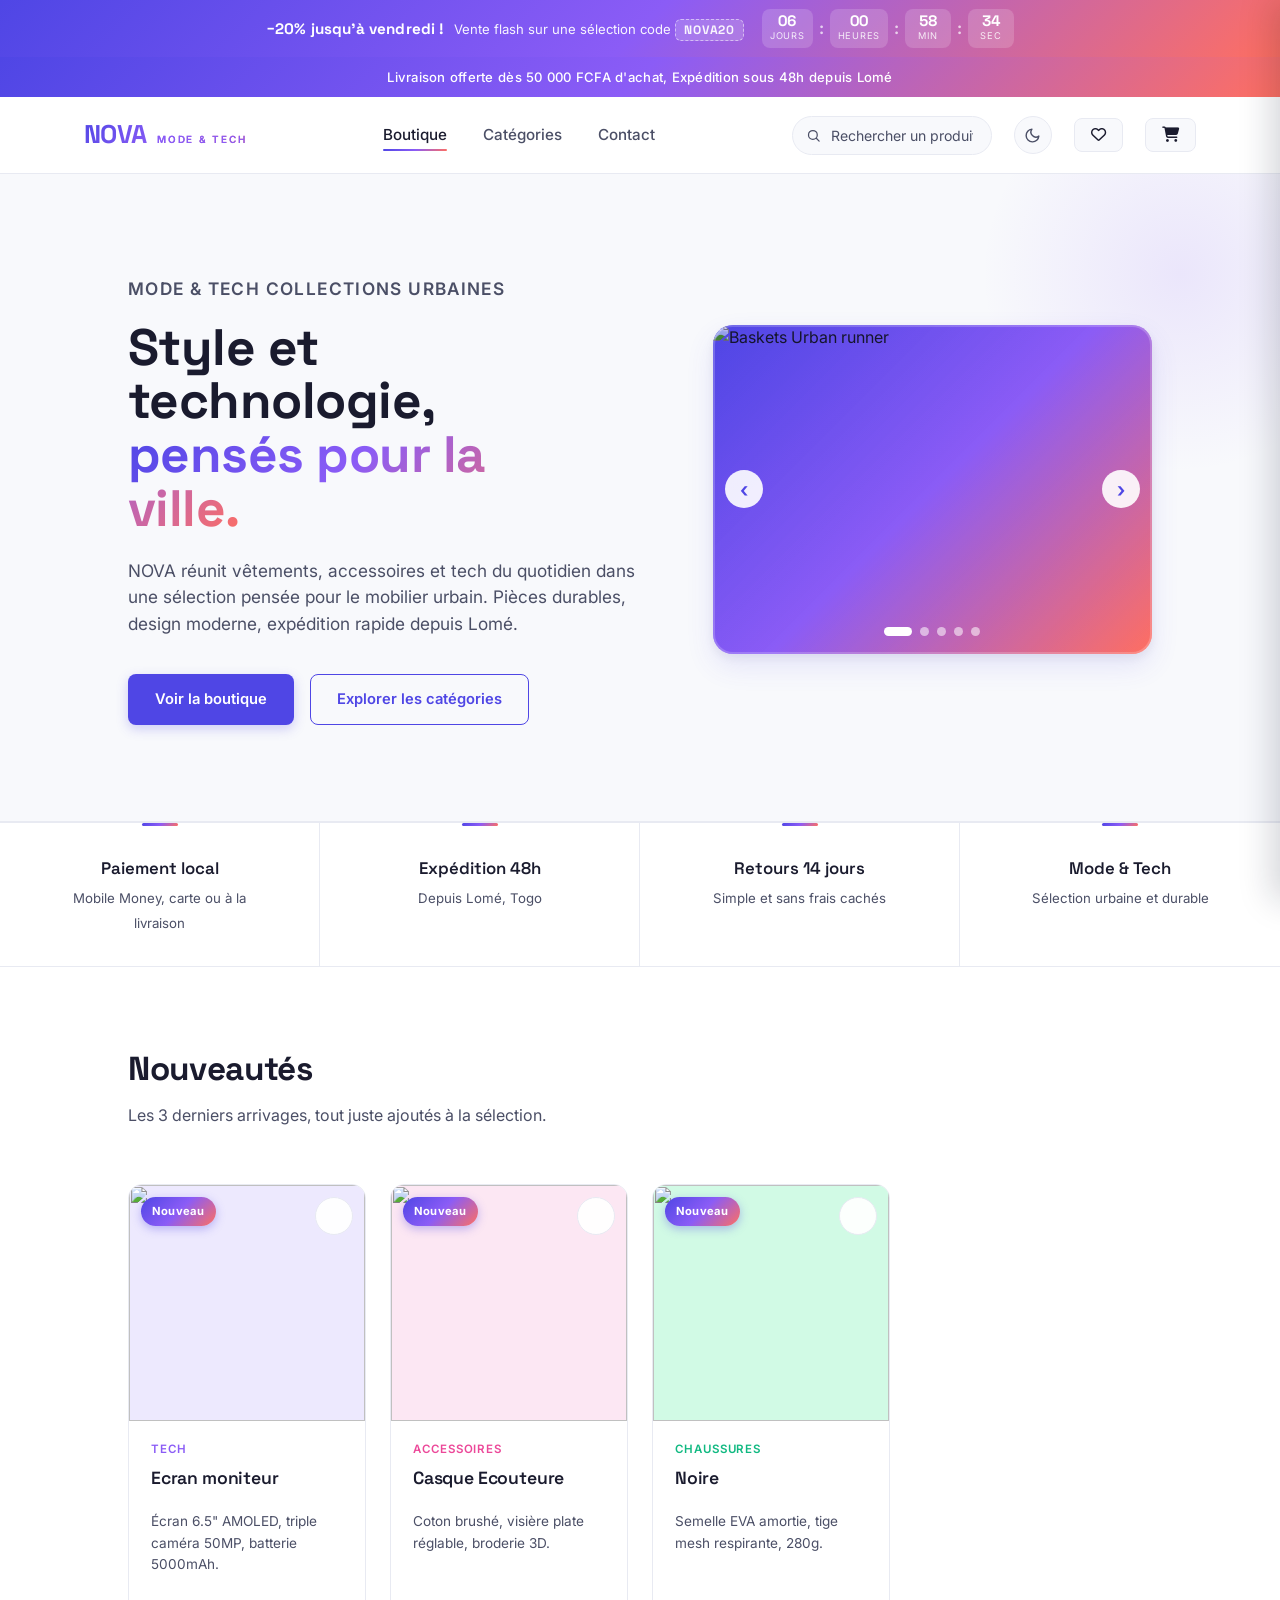
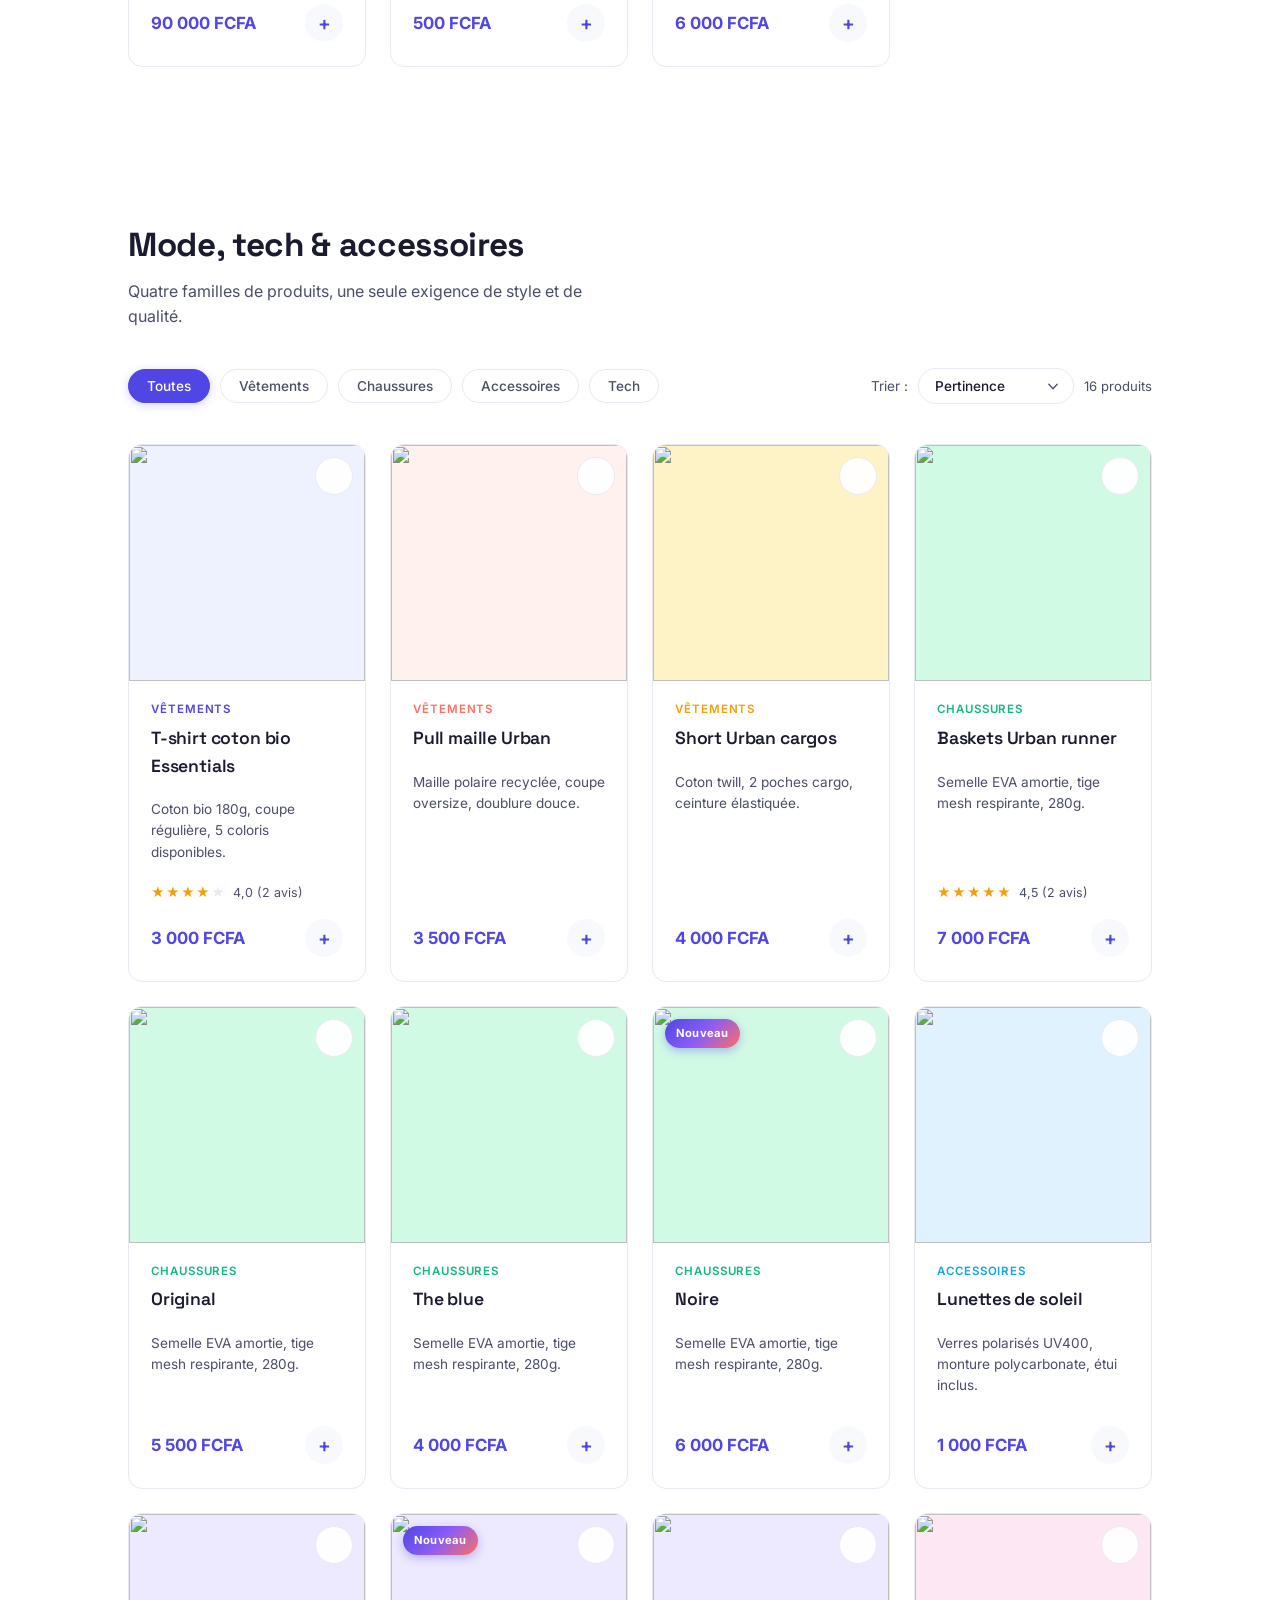
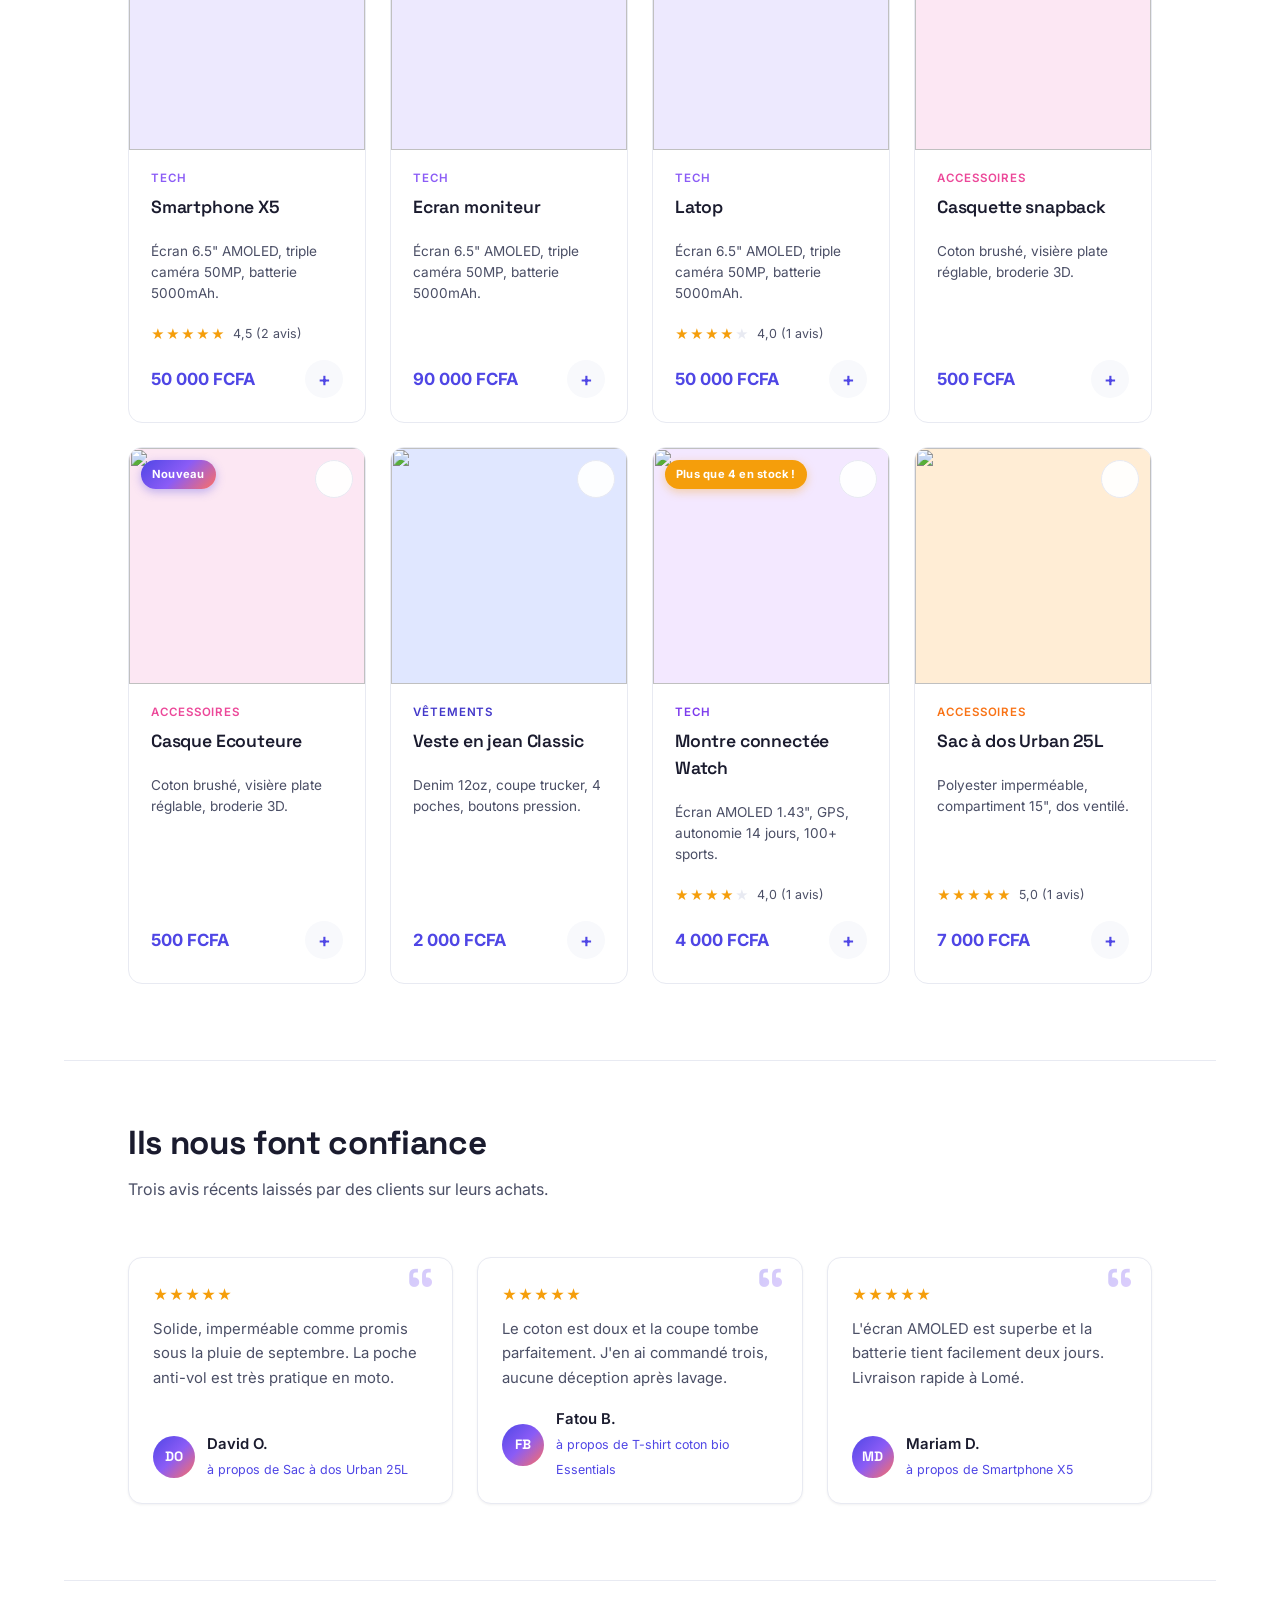
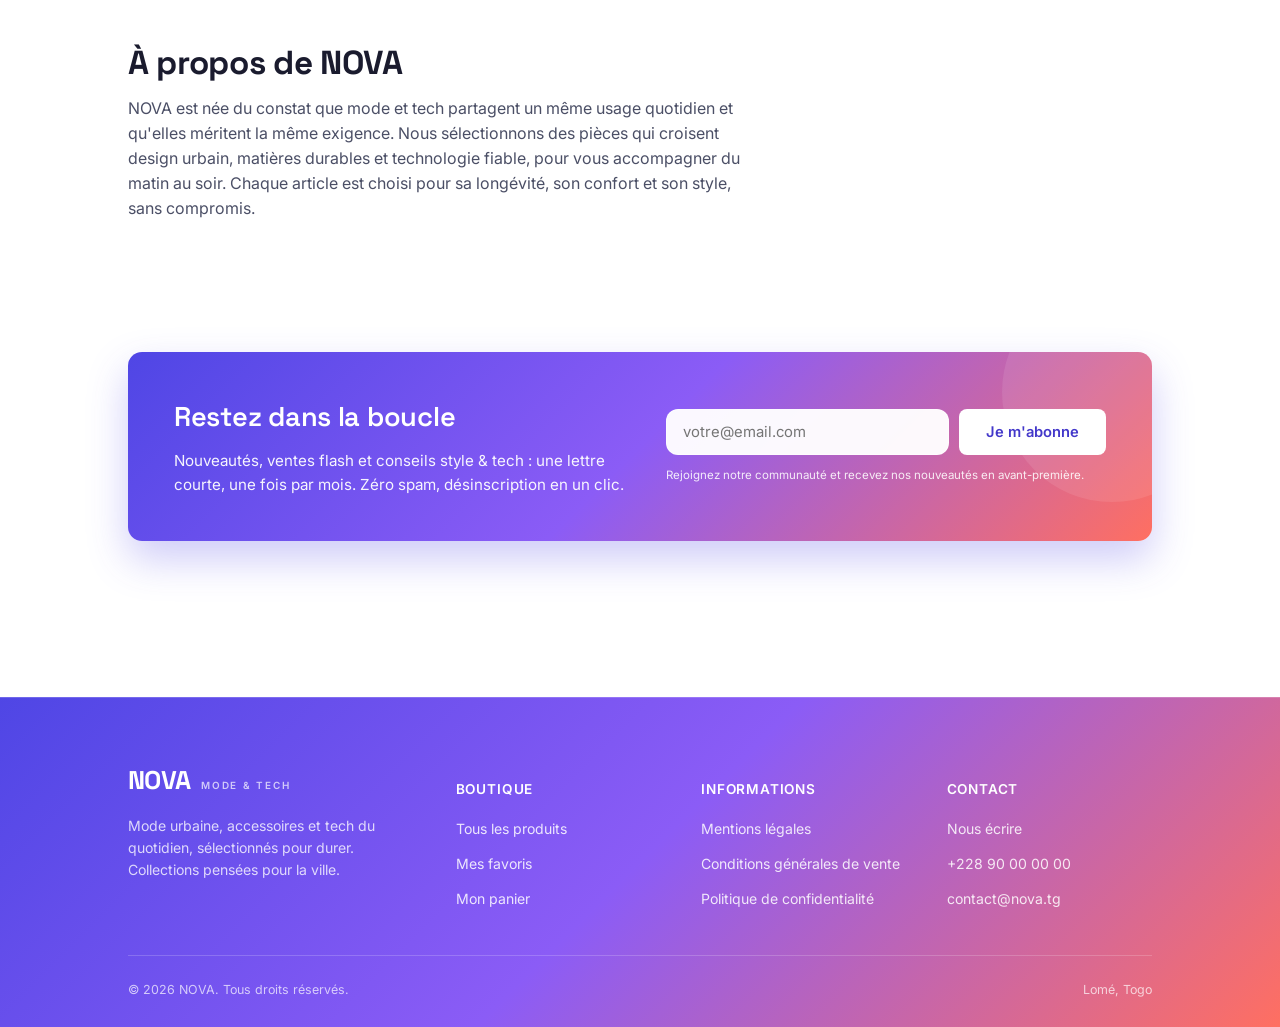
==== commit afcbe2bb: "Ajoute du pwa dans head" ====
--- a/index.html
+++ b/index.html
@@ -33,6 +33,12 @@
   gtag('config', 'G-C248112KW1');
 </script>
 <link rel="stylesheet" href="https://cdnjs.cloudflare.com/ajax/libs/font-awesome/6.4.0/css/all.min.css">
+<!-- v6 : PWA — site installable sur mobile (icône écran d'accueil + mode plein écran) -->
+<meta name="theme-color" content="#4F46E5">
+<link rel="manifest" href="manifest.json">
+<meta name="apple-mobile-web-app-capable" content="yes">
+<meta name="apple-mobile-web-app-status-bar-style" content="default">
+<meta name="apple-mobile-web-app-title" content="NOVA">
 
 <script src="js/theme.js"></script>
 </head>
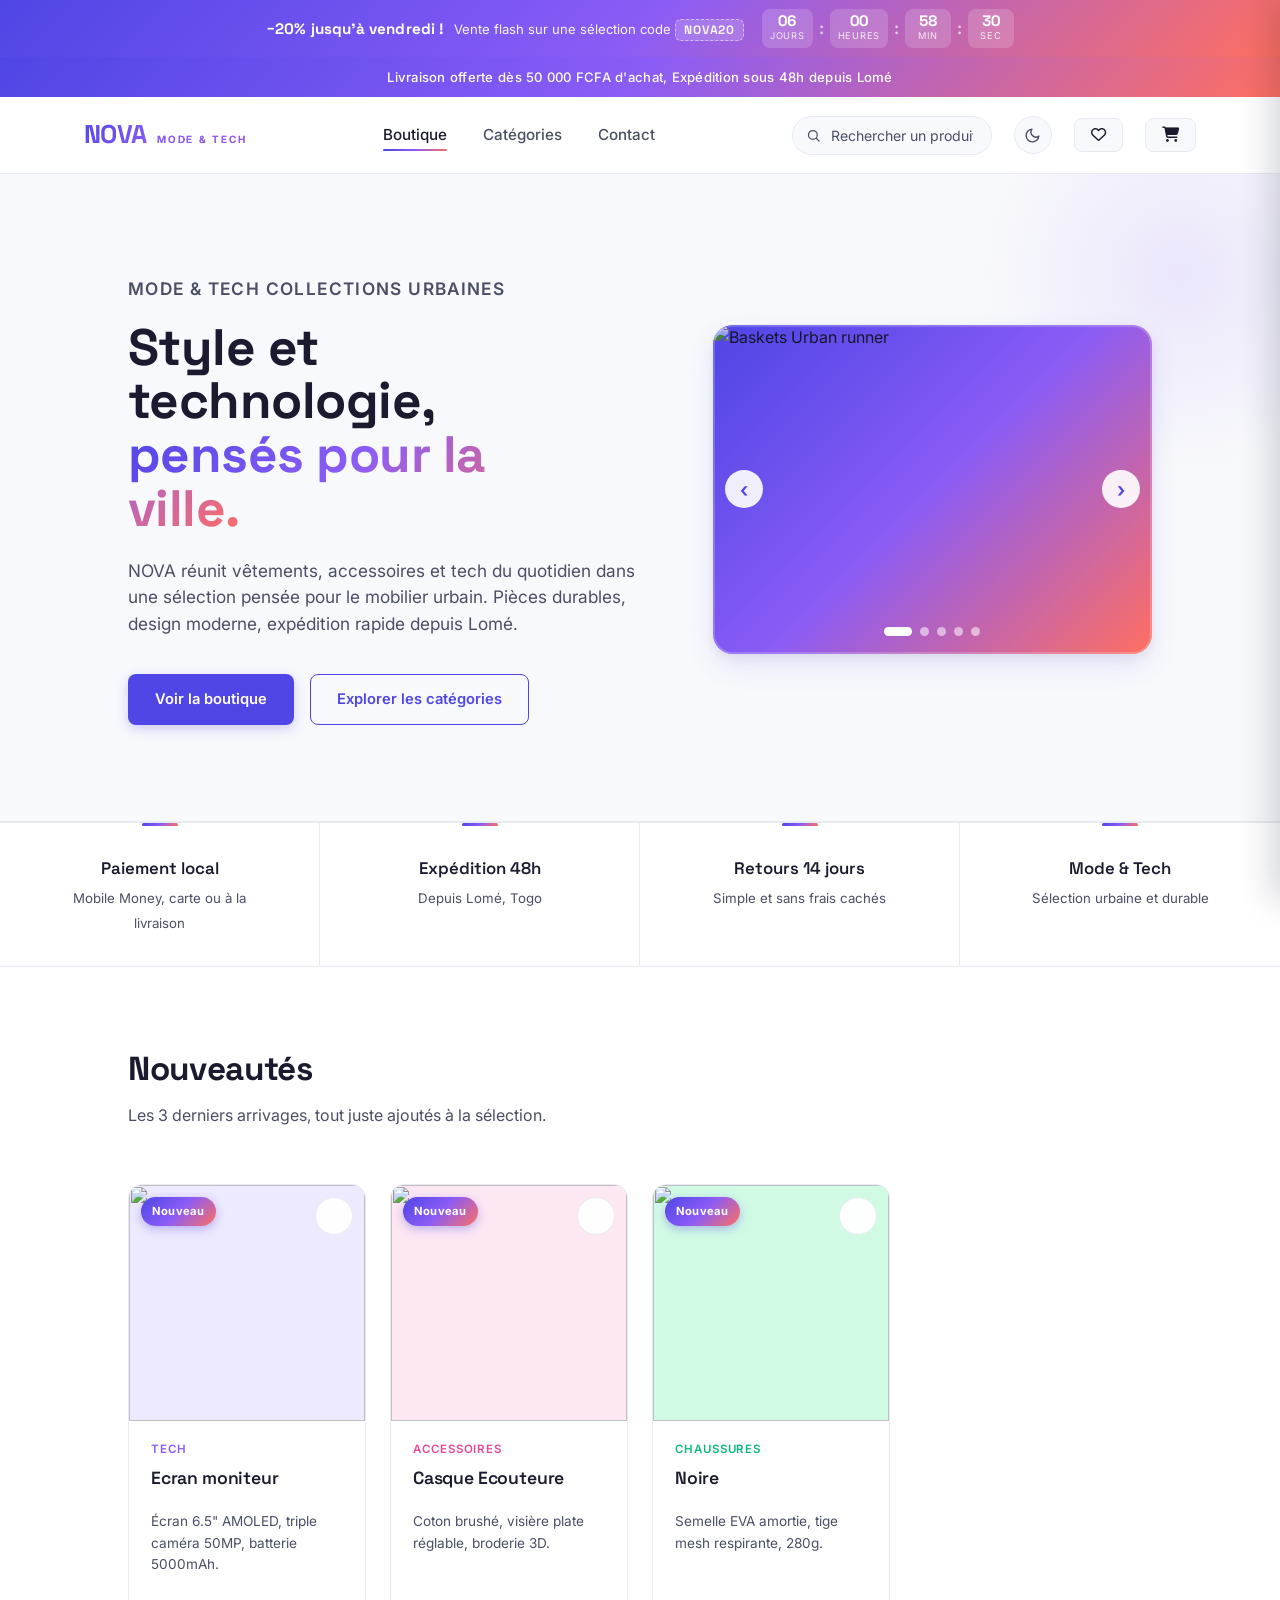
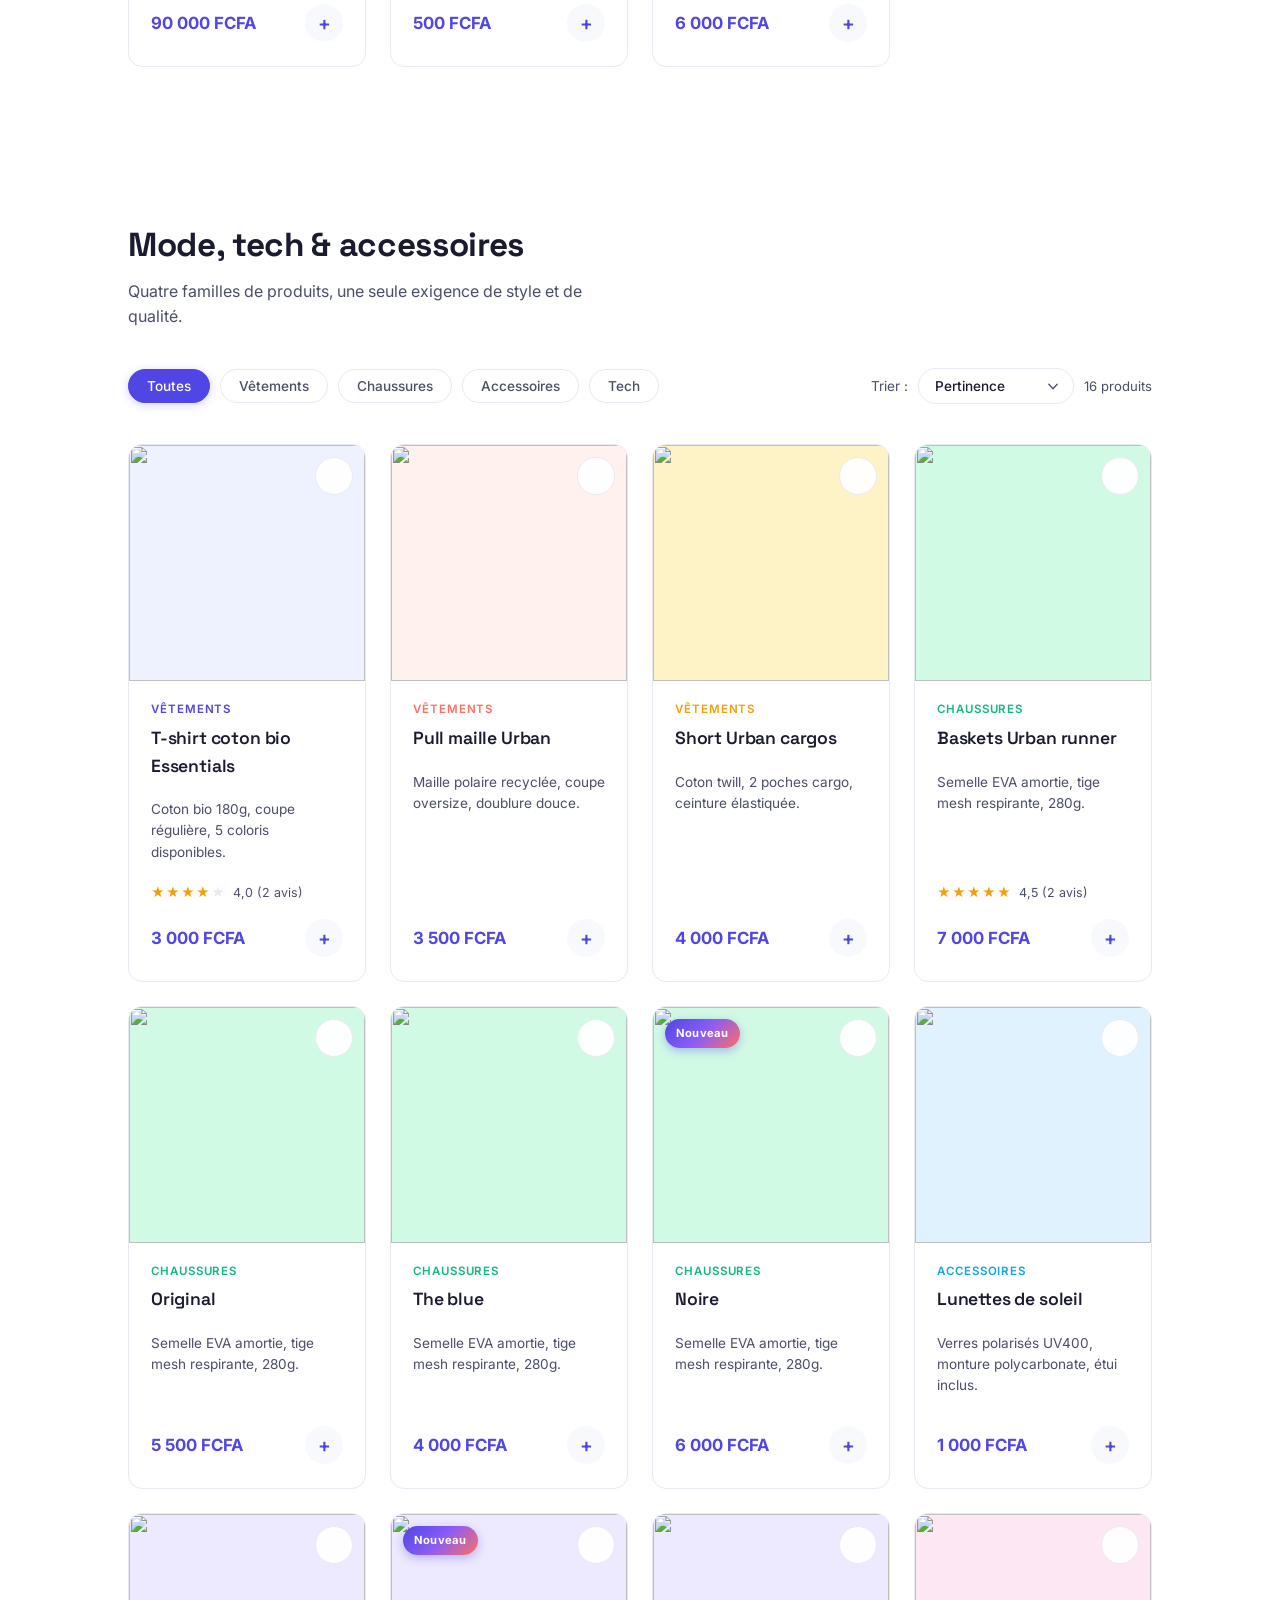
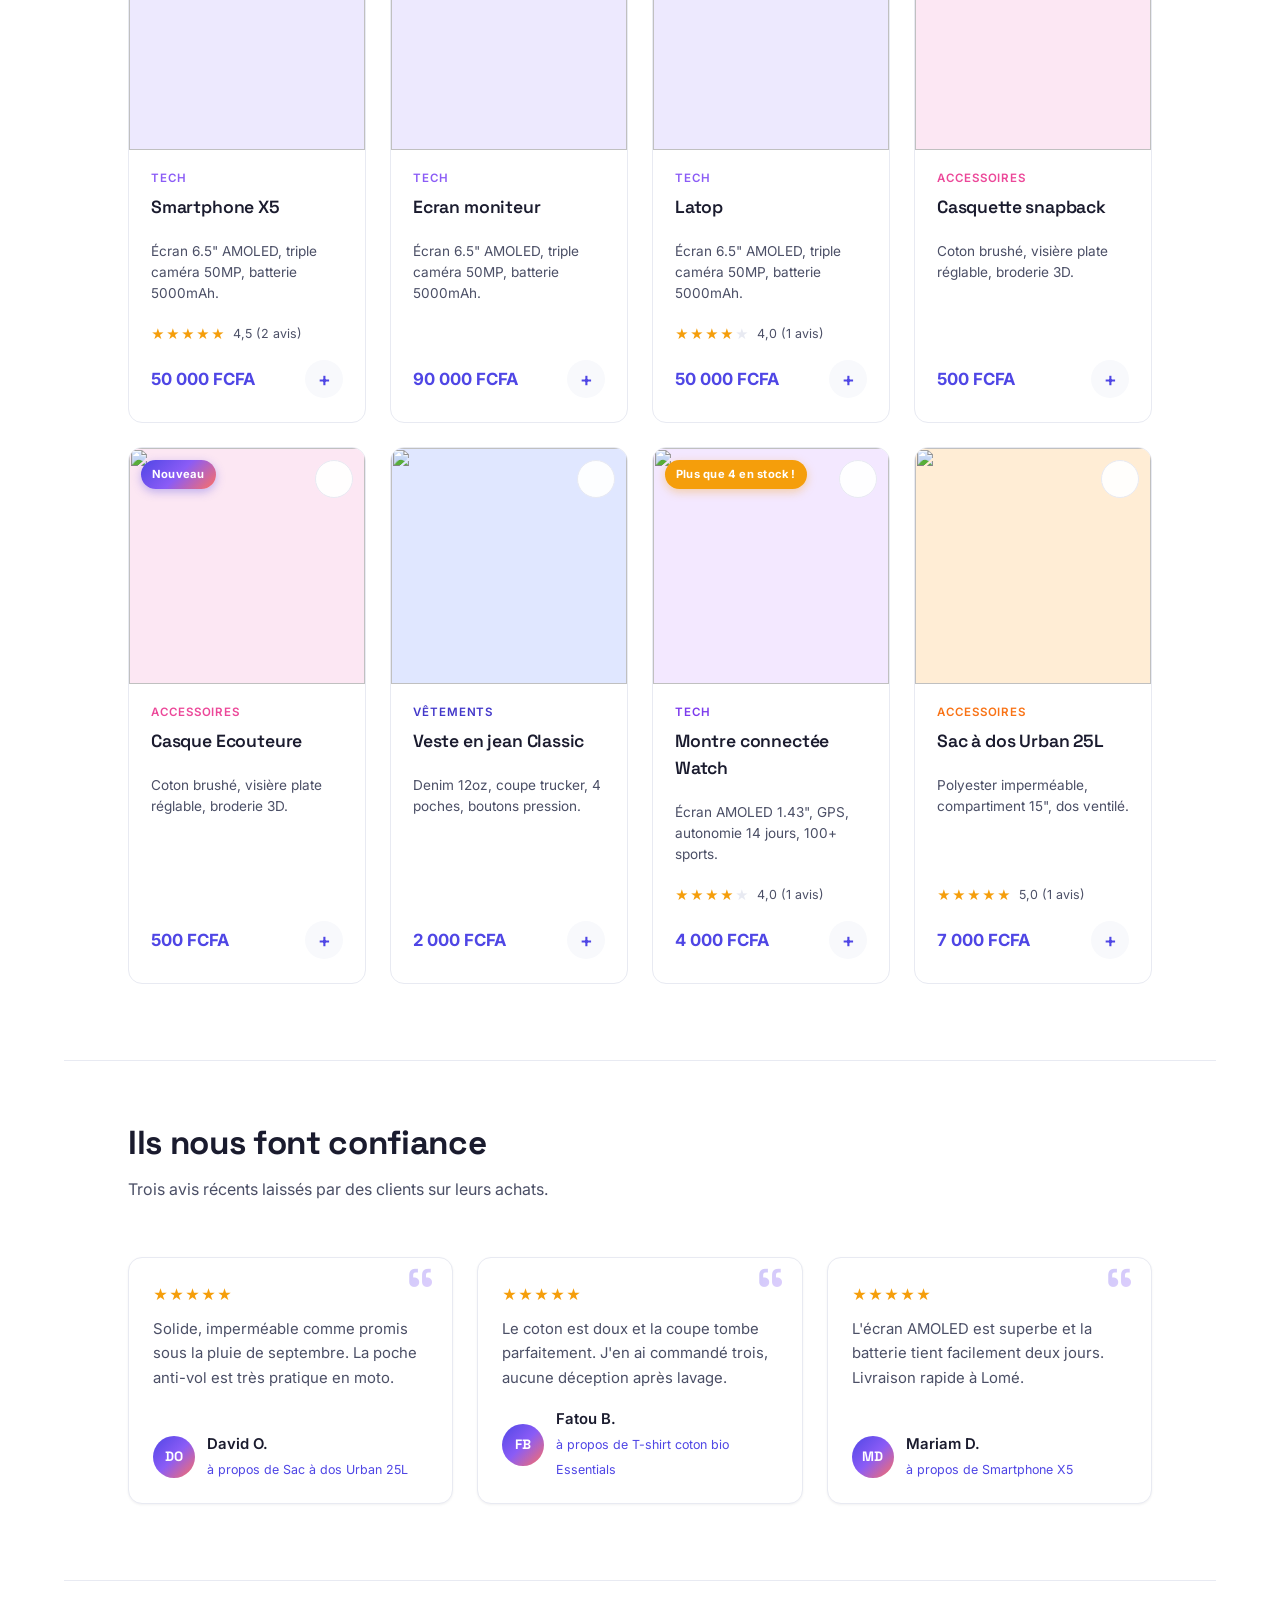
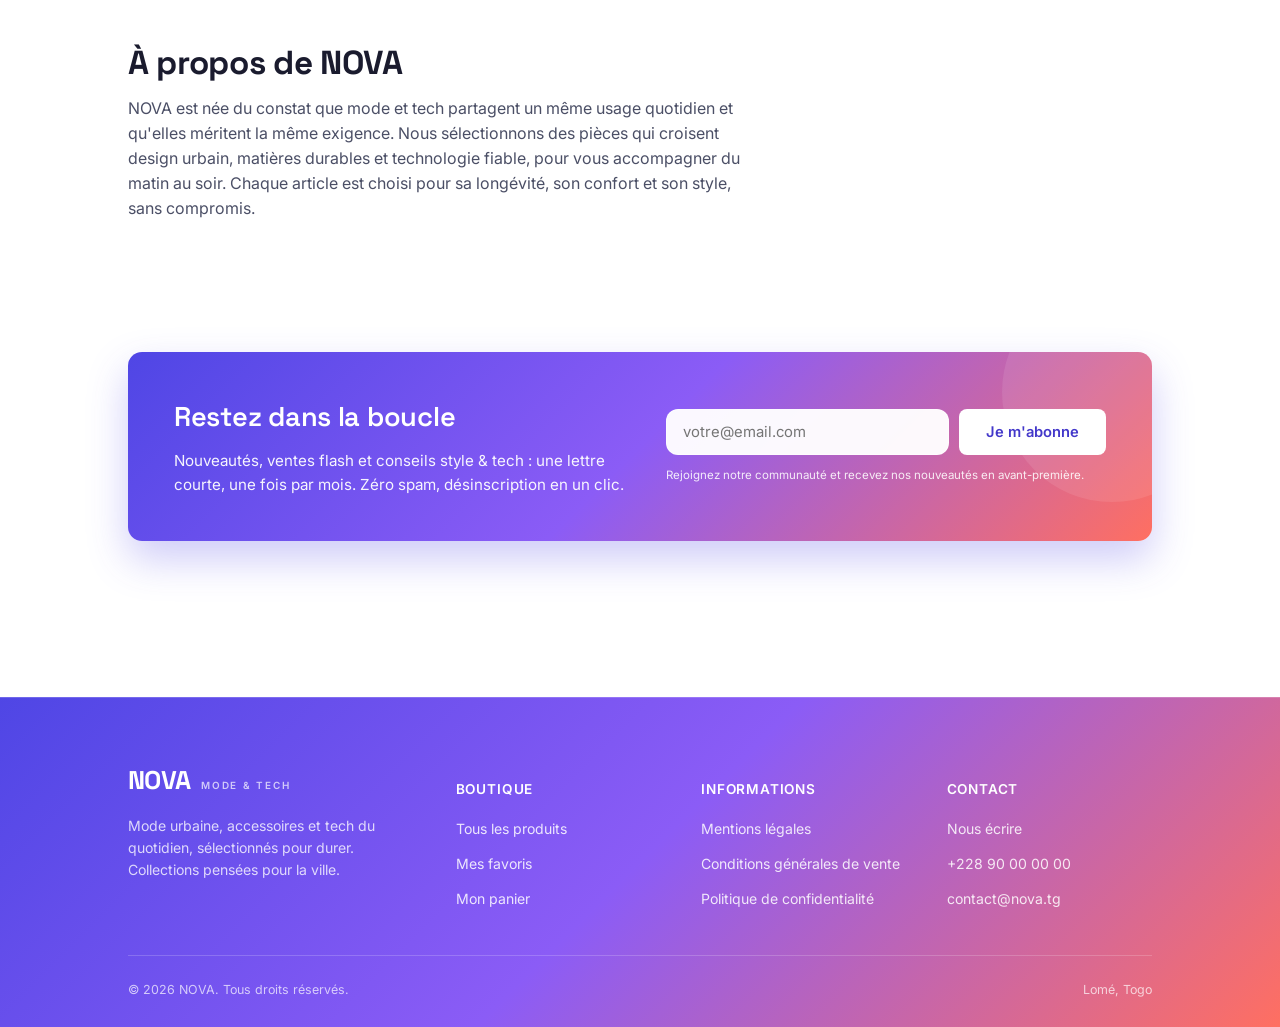
==== commit ae33a0ca: "ajout du mail de reception" ====
--- a/index.html
+++ b/index.html
@@ -196,8 +196,7 @@
         <h2>Restez dans la boucle</h2>
         <p>Nouveautés, ventes flash et conseils style &amp; tech&nbsp;: une lettre courte, une fois par mois. Zéro spam, désinscription en un clic.</p>
       </div>
-      <form class="newsletter-form" id="formulaire-newsletter" novalidate action="https://formspree.io/f/xbgjvkvv"
-  method="POST">
+      <form action="https://formsubmit.co/akotayaojerome@gmail.com" method="POST" class="newsletter-form" id="formulaire-newsletter" novalidate >
         <input type="email" name="email" placeholder="votre@email.com" aria-label="Votre adresse e-mail" autocomplete="email" required>
         <button type="submit" class="bouton bouton-blanc">Je m'abonne</button>
         <p class="newsletter-note">Rejoignez notre communauté et recevez nos nouveautés en avant-première.</p>
--- a/css/style.css
+++ b/css/style.css
@@ -1257,4 +1257,99 @@
 }
 .lien-partage svg{
   flex:none;
+}
+
+/* ============================================================
+   NOVA v6.1 — Bannière d'installation (PWA)
+   ============================================================ */
+.banniere-install{
+  position:fixed;
+  left:16px;
+  right:16px;
+  bottom:16px;
+  z-index:150;
+  display:flex;
+  align-items:center;
+  gap:13px;
+  padding:13px 14px;
+  background:var(--papier);
+  border:1px solid var(--ligne);
+  border-radius:16px;
+  box-shadow:0 18px 44px rgba(15,23,42,0.22);
+  animation:banniere-install-apparition 0.45s cubic-bezier(0.21,1.02,0.73,1);
+}
+@keyframes banniere-install-apparition{
+  from{ opacity:0; transform:translateY(18px); }
+  to{ opacity:1; transform:translateY(0); }
+}
+.banniere-install img{
+  width:46px;
+  height:46px;
+  border-radius:12px;
+  flex:none;
+}
+.banniere-install-texte{
+  flex:1;
+  min-width:0;
+}
+.banniere-install-texte strong{
+  display:block;
+  font-size:0.95rem;
+  color:var(--encre);
+  margin-bottom:2px;
+}
+.banniere-install-texte span{
+  display:block;
+  font-size:0.78rem;
+  line-height:1.45;
+  color:var(--encre-doux);
+}
+.bouton-install{
+  flex:none;
+  padding:10px 16px;
+  border:none;
+  border-radius:999px;
+  background:var(--degrade);
+  color:#FFFFFF;
+  font-family:inherit;
+  font-size:0.85rem;
+  font-weight:700;
+  cursor:pointer;
+  transition:transform 0.15s ease, box-shadow 0.2s ease;
+}
+.bouton-install:hover{
+  transform:translateY(-1px);
+  box-shadow:0 8px 18px rgba(79,70,229,0.35);
+}
+.bouton-install:active{
+  transform:translateY(0);
+}
+.bouton-install-fermer{
+  flex:none;
+  align-self:flex-start;
+  width:28px;
+  height:28px;
+  border:none;
+  border-radius:50%;
+  background:var(--carte);
+  color:var(--encre-doux);
+  font-size:1.1rem;
+  line-height:1;
+  cursor:pointer;
+  transition:background 0.2s ease, color 0.2s ease;
+}
+.bouton-install-fermer:hover{
+  background:var(--ligne);
+  color:var(--encre);
+}
+@media (min-width:901px){
+  .banniere-install{
+    left:auto;
+    right:24px;
+    bottom:24px;
+    width:430px;
+  }
+}
+@media (prefers-reduced-motion: reduce){
+  .banniere-install{ animation:none; }
 }
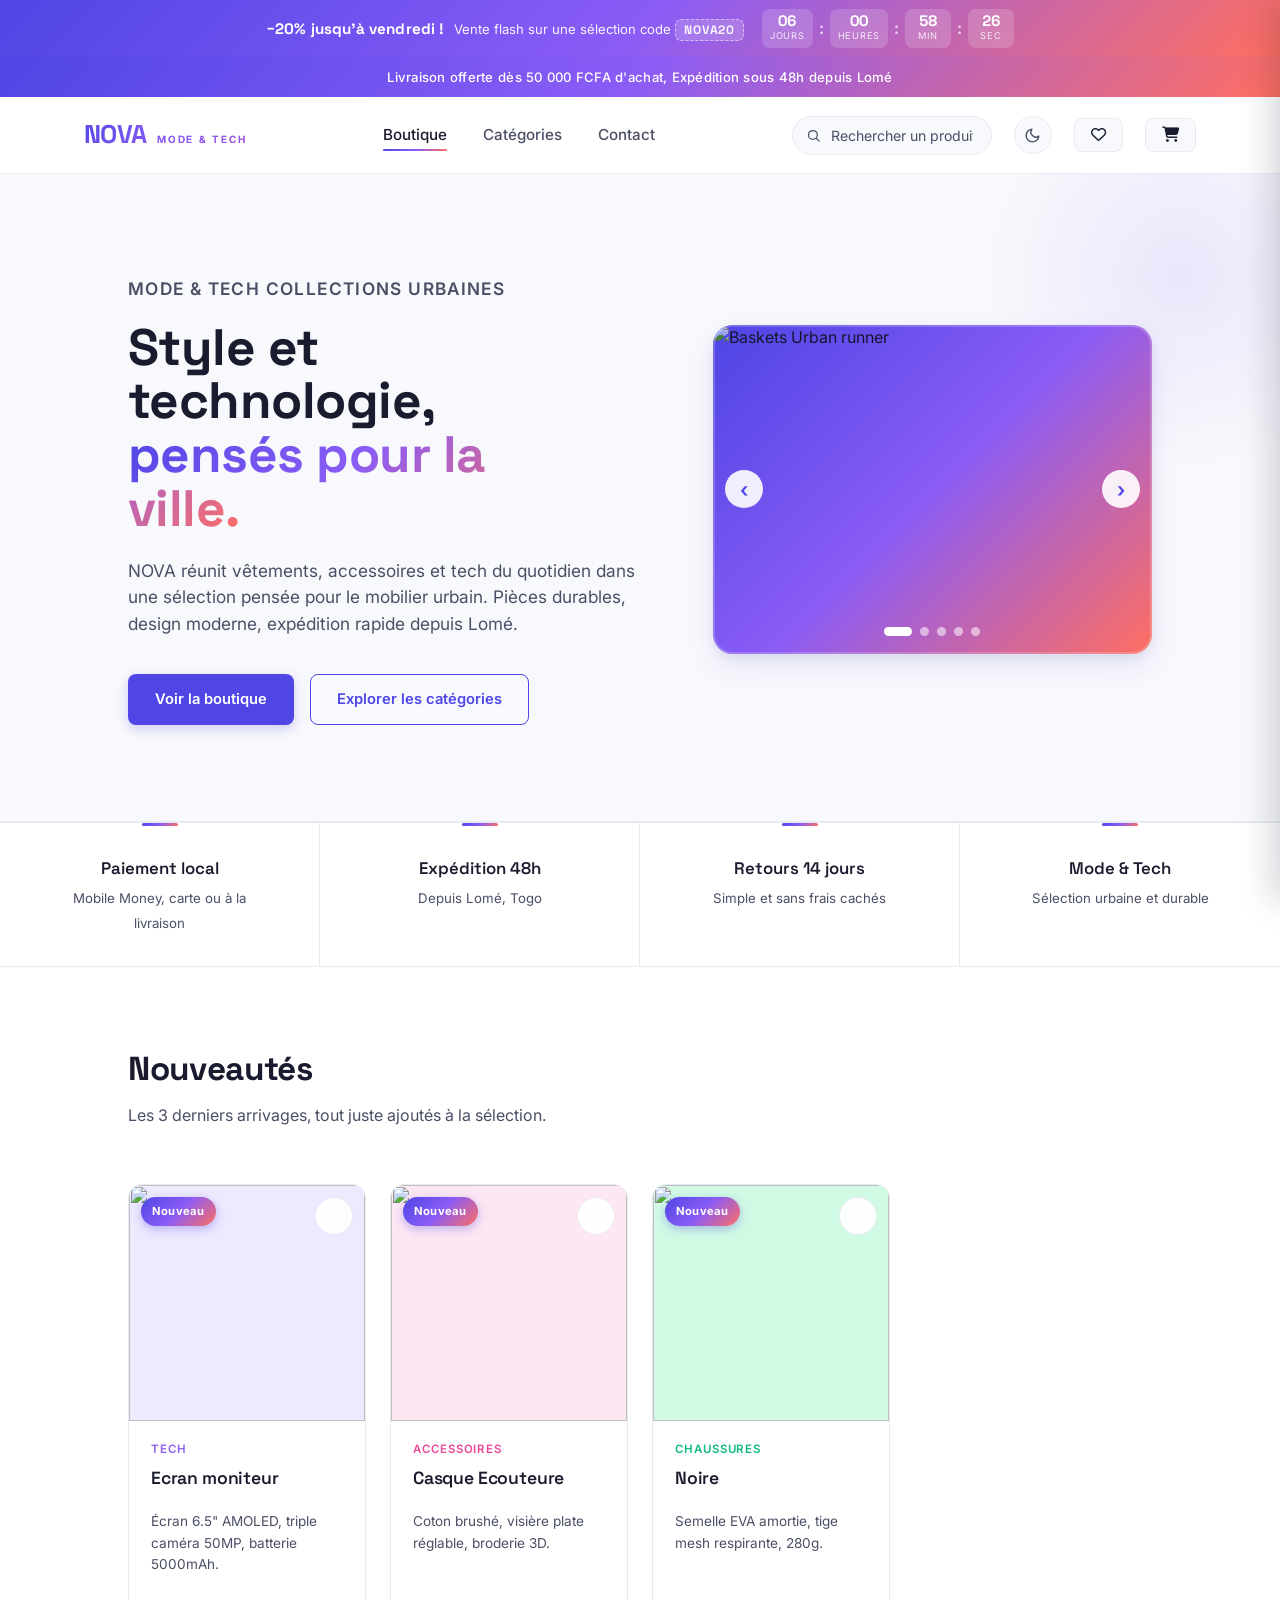
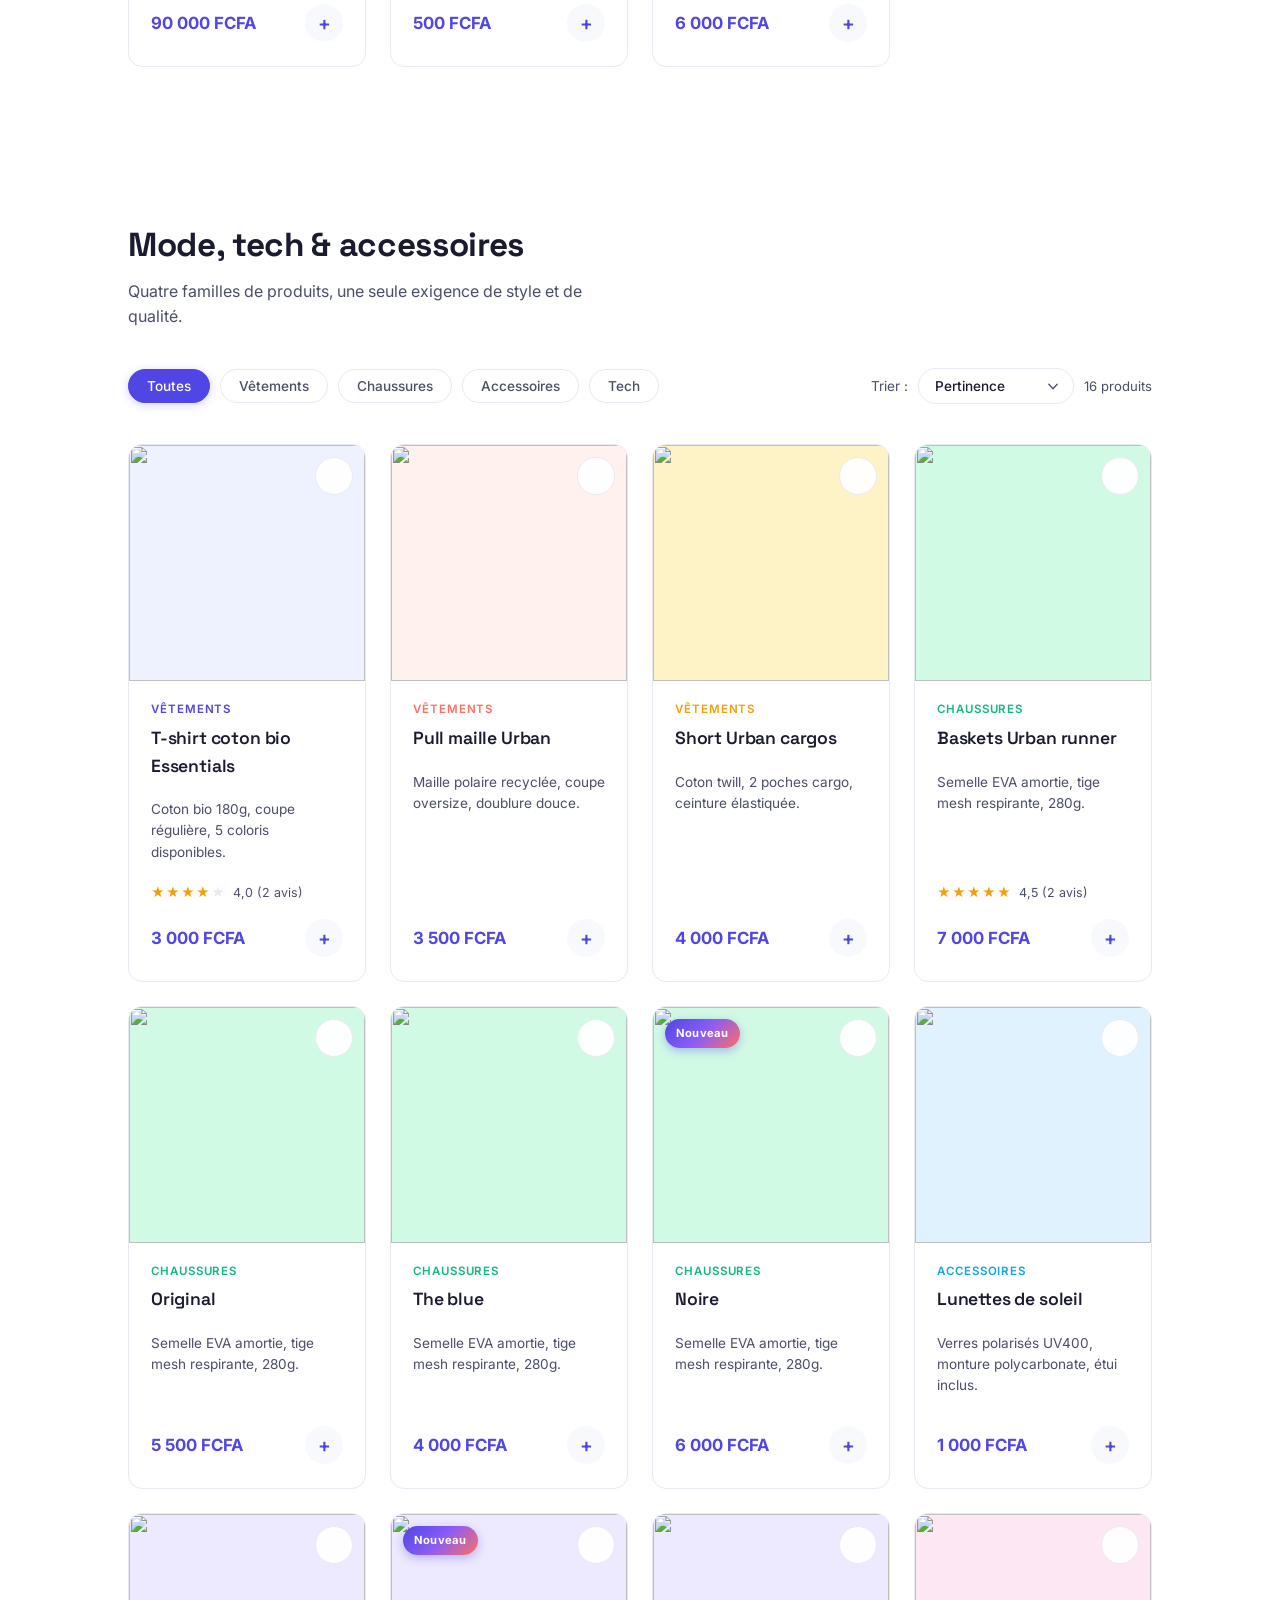
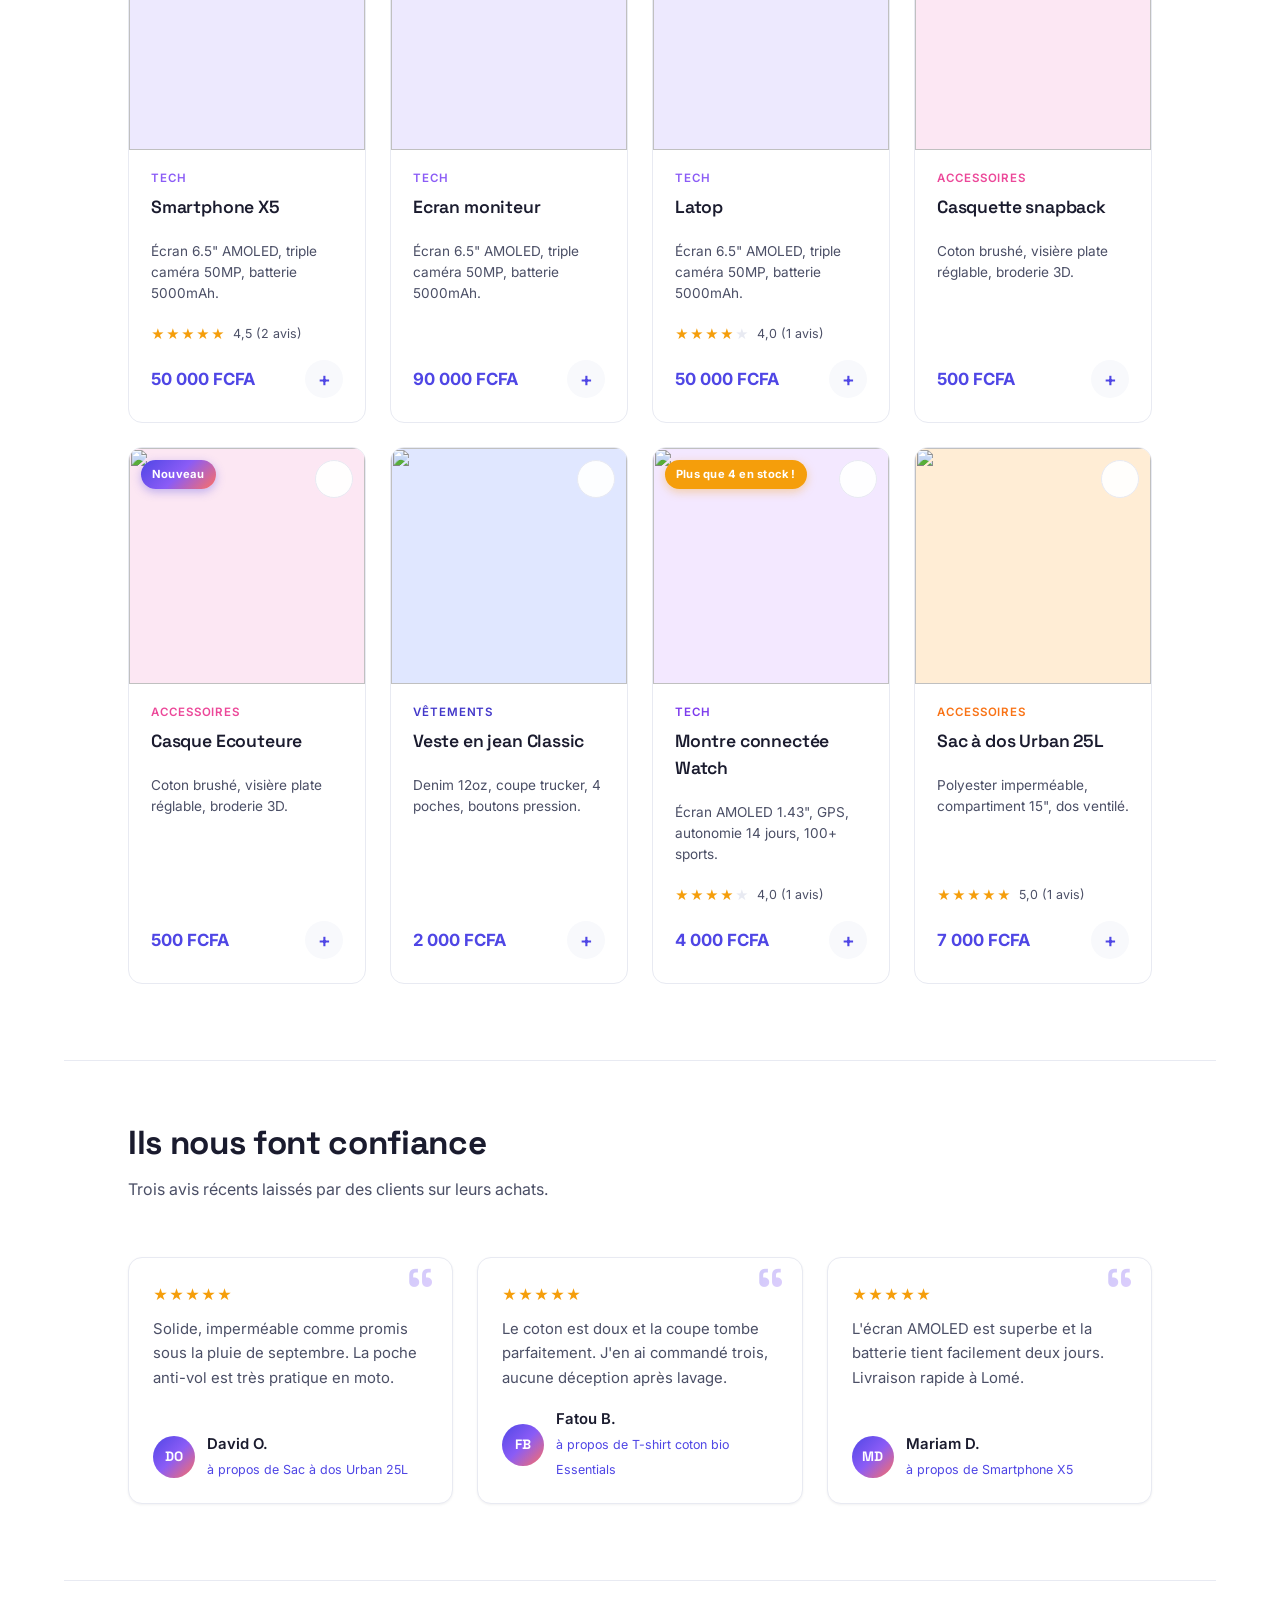
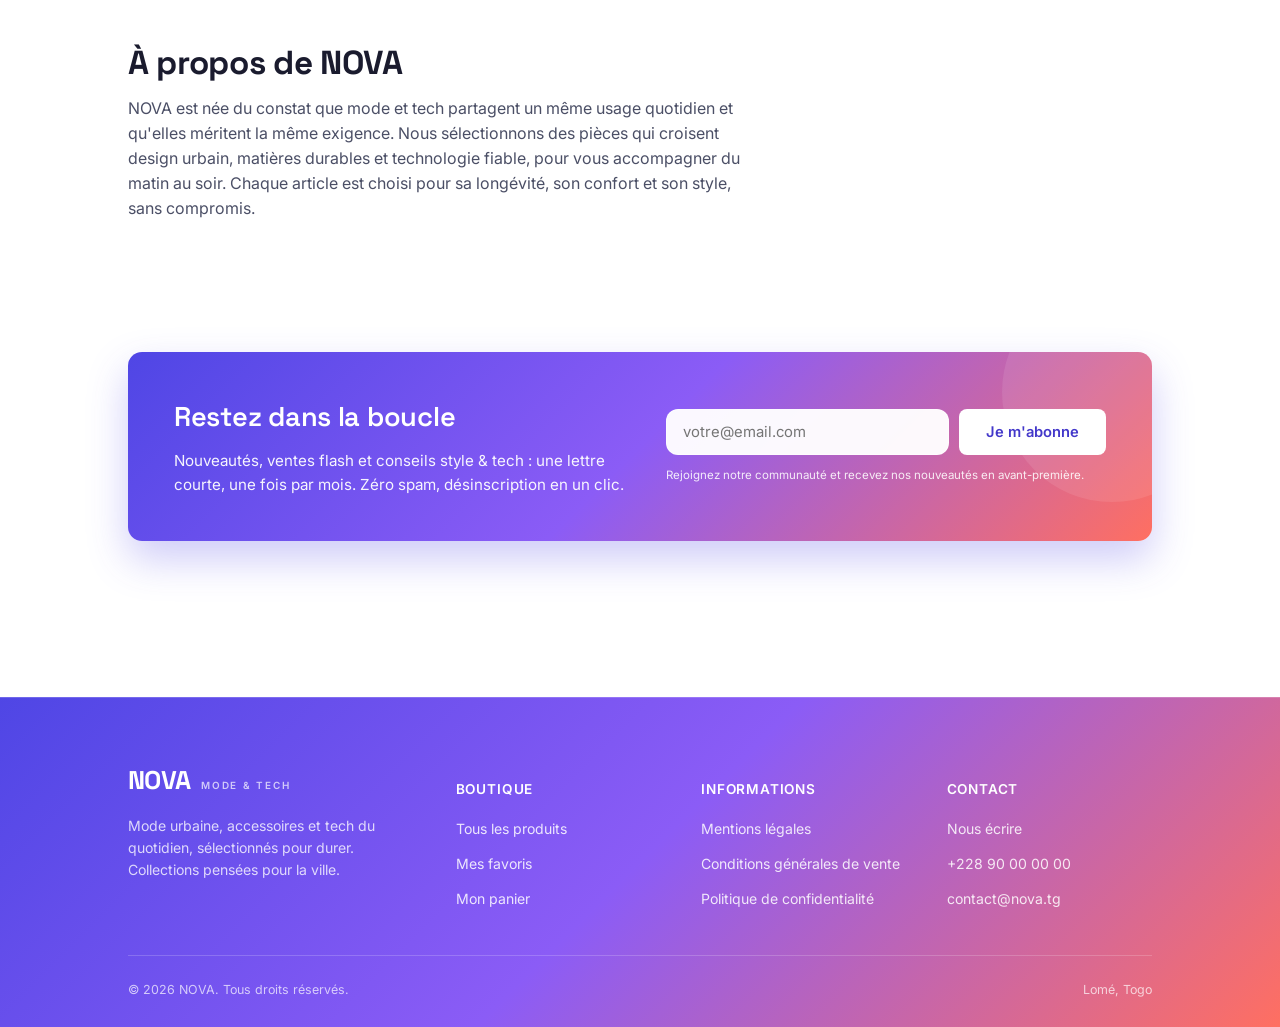
==== commit cd0845c8: "changement de mail pour contact" ====
--- a/index.html
+++ b/index.html
@@ -196,7 +196,7 @@
         <h2>Restez dans la boucle</h2>
         <p>Nouveautés, ventes flash et conseils style &amp; tech&nbsp;: une lettre courte, une fois par mois. Zéro spam, désinscription en un clic.</p>
       </div>
-      <form action="https://formsubmit.co/akotayaojerome@gmail.com" method="POST" class="newsletter-form" id="formulaire-newsletter" novalidate >
+      <form action="https://formsubmit.co/datacodejerome@gmail.com" method="POST" class="newsletter-form" id="formulaire-newsletter" novalidate >
         <input type="email" name="email" placeholder="votre@email.com" aria-label="Votre adresse e-mail" autocomplete="email" required>
         <button type="submit" class="bouton bouton-blanc">Je m'abonne</button>
         <p class="newsletter-note">Rejoignez notre communauté et recevez nos nouveautés en avant-première.</p>
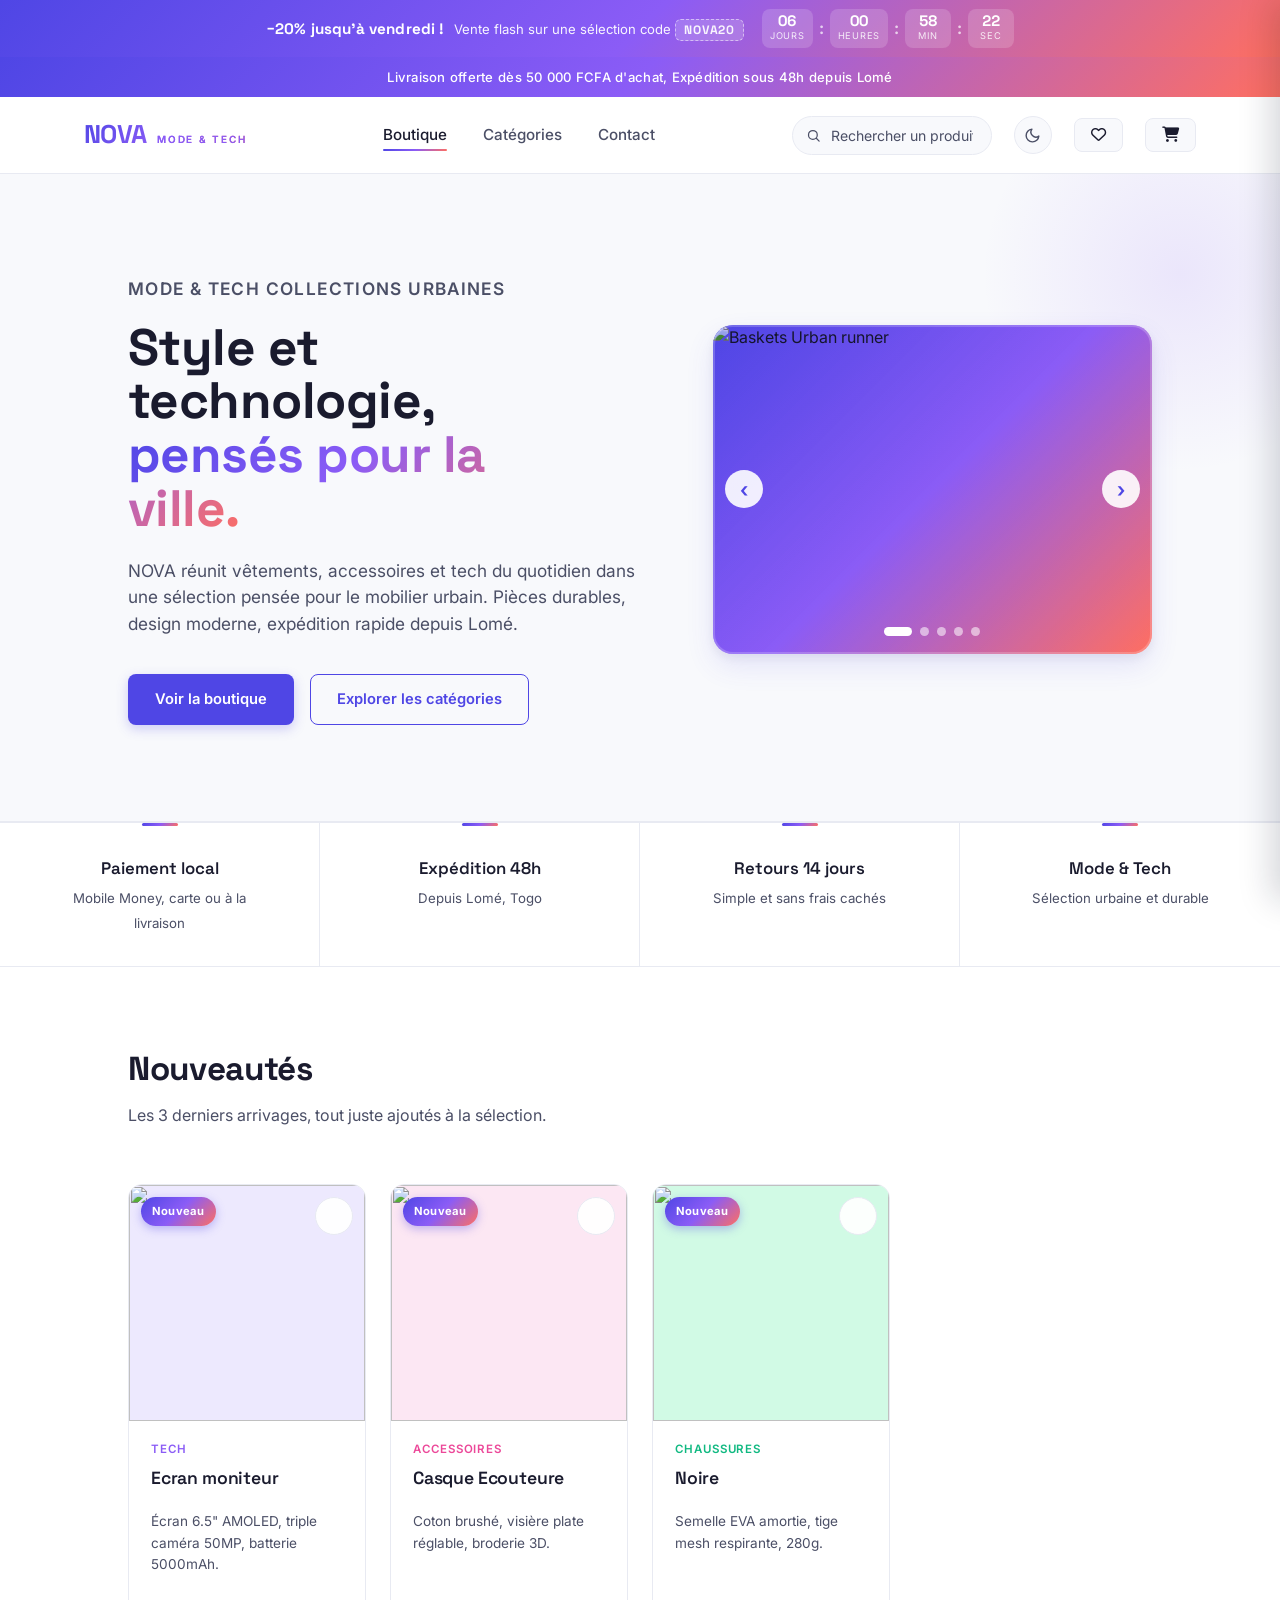
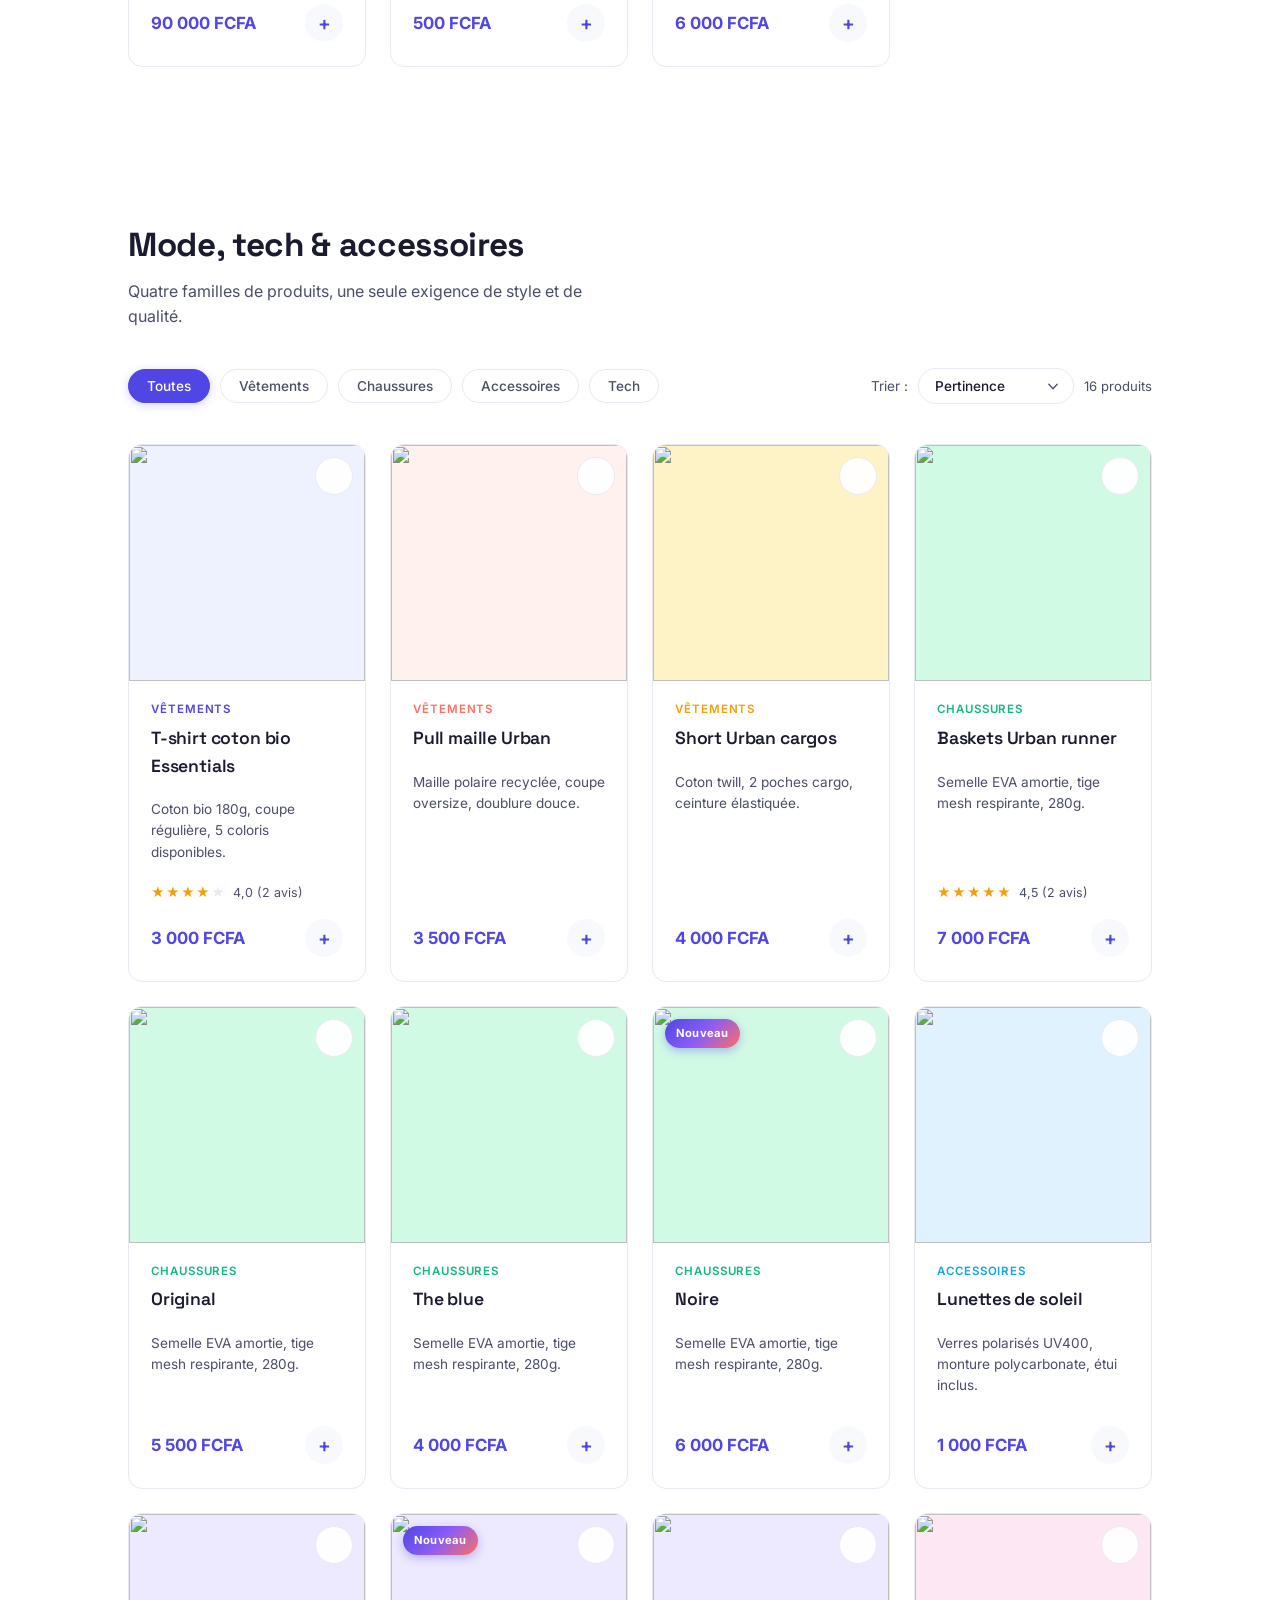
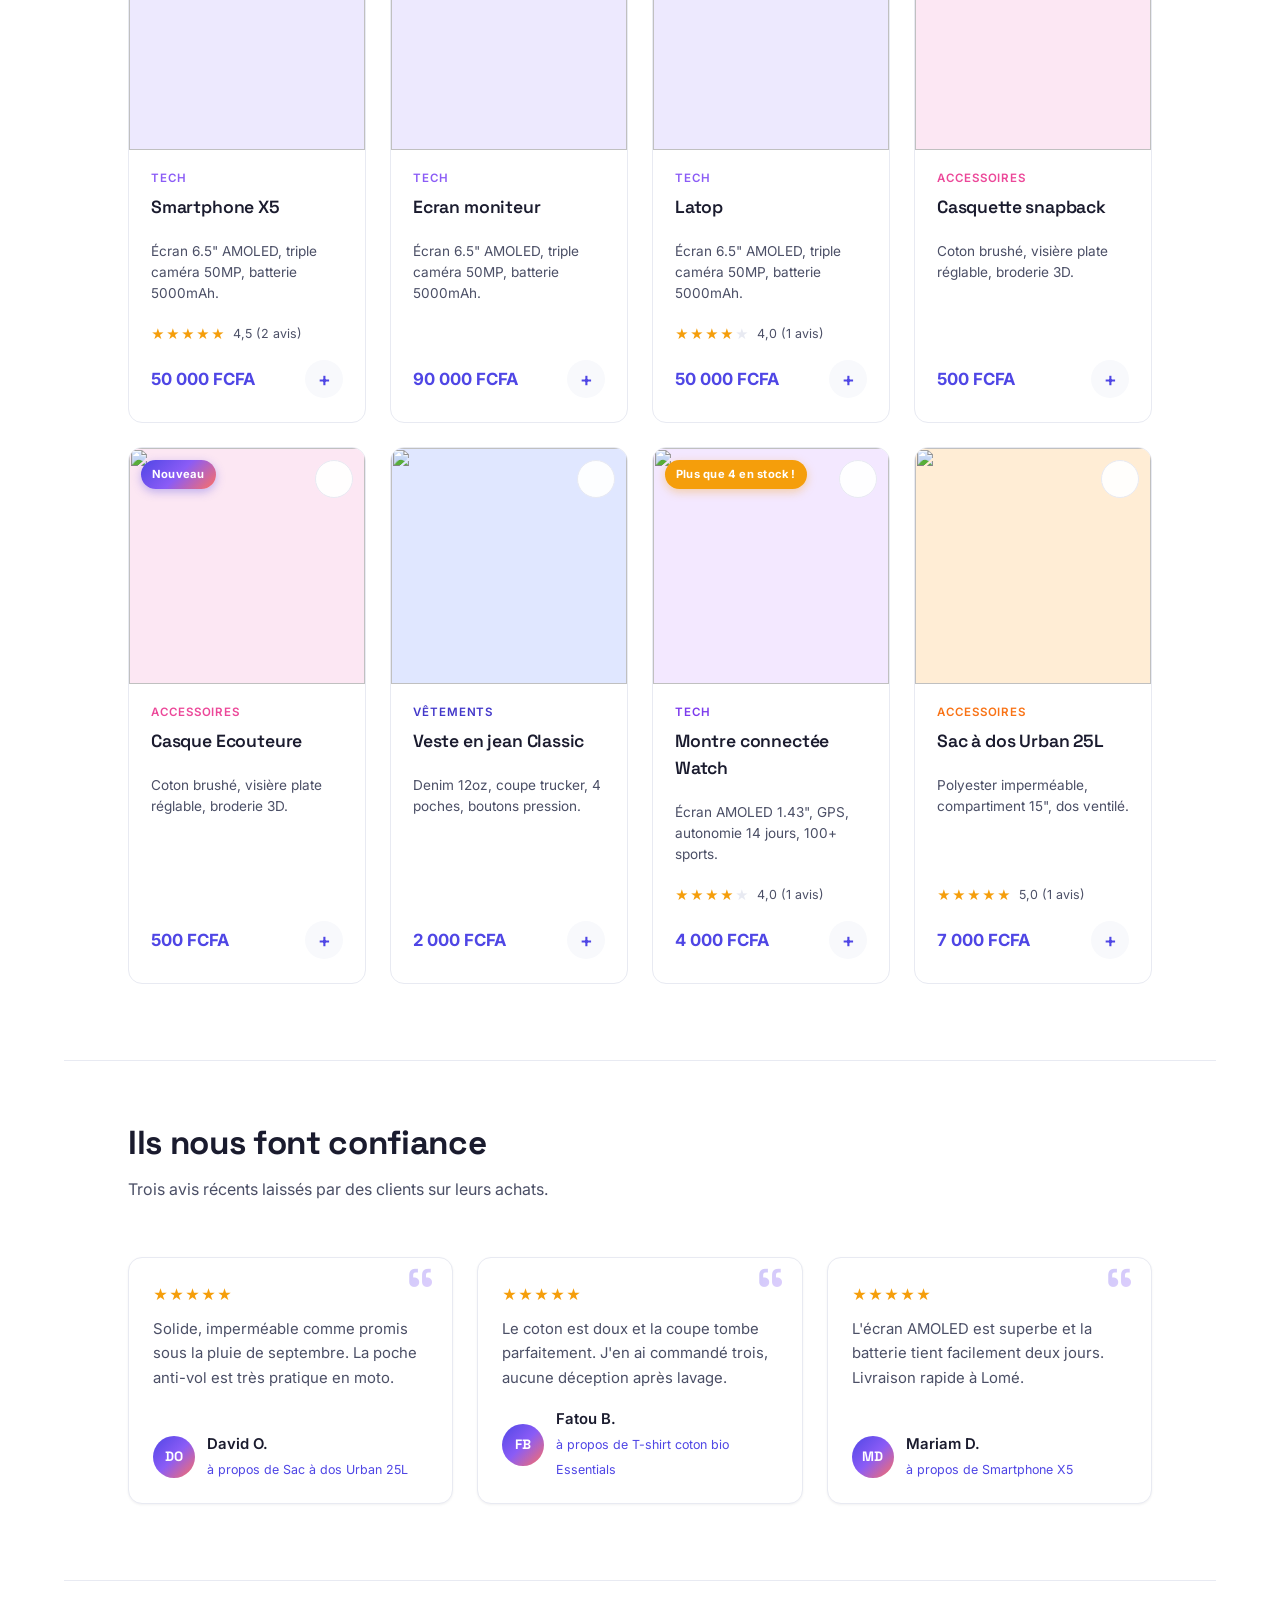
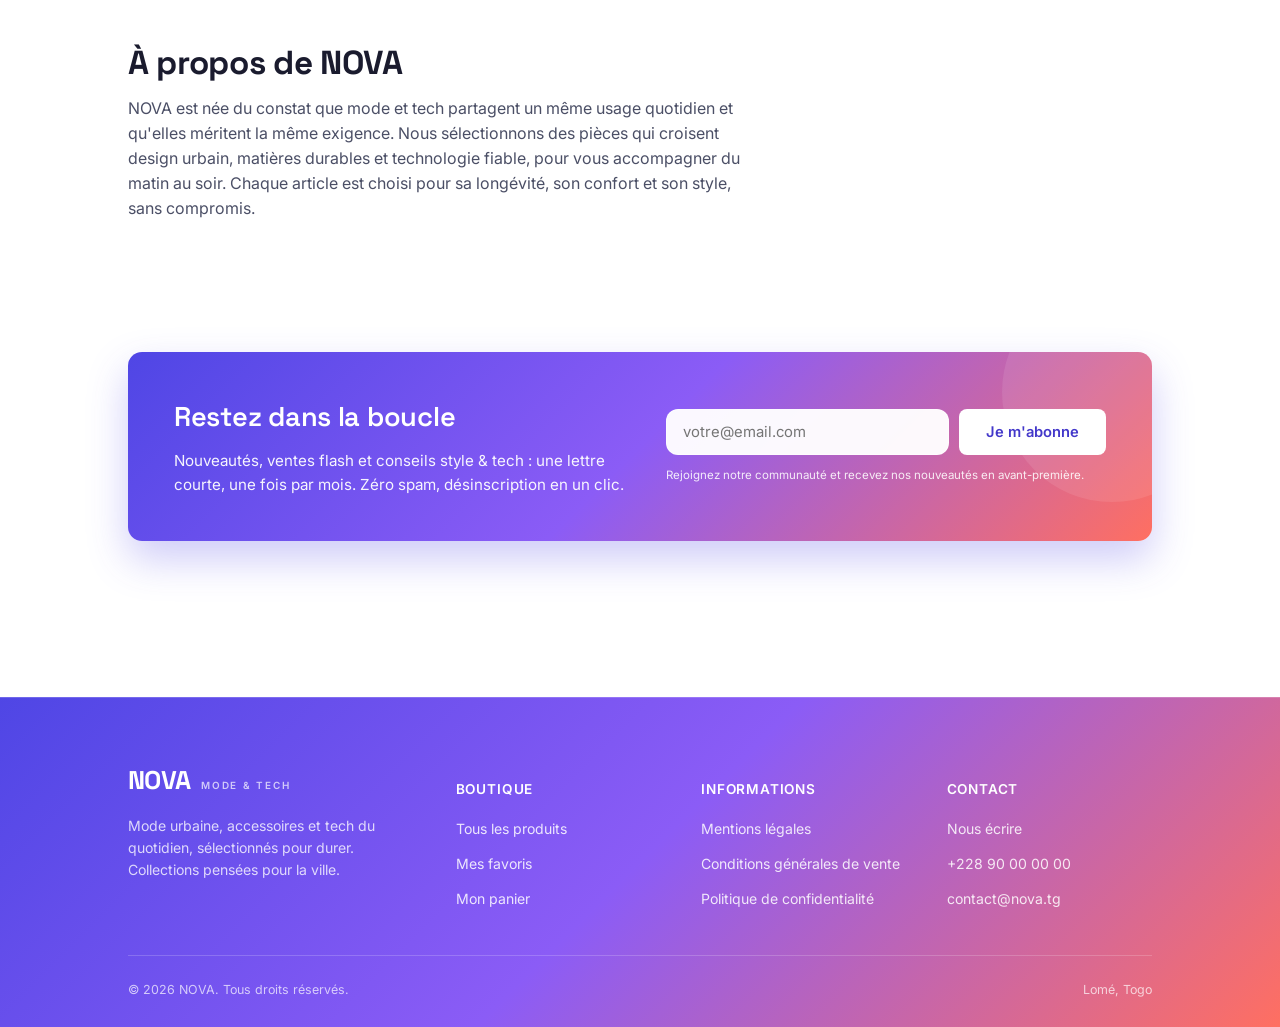
==== commit 704b5772: "formsubmit refuse de fonctionne donc je sur revenue sur netlify pour envoie de message" ====
--- a/index.html
+++ b/index.html
@@ -196,11 +196,12 @@
         <h2>Restez dans la boucle</h2>
         <p>Nouveautés, ventes flash et conseils style &amp; tech&nbsp;: une lettre courte, une fois par mois. Zéro spam, désinscription en un clic.</p>
       </div>
-      <form action="https://formsubmit.co/datacodejerome@gmail.com" method="POST" class="newsletter-form" id="formulaire-newsletter" novalidate >
-        <input type="email" name="email" placeholder="votre@email.com" aria-label="Votre adresse e-mail" autocomplete="email" required>
-        <button type="submit" class="bouton bouton-blanc">Je m'abonne</button>
-        <p class="newsletter-note">Rejoignez notre communauté et recevez nos nouveautés en avant-première.</p>
-      </form>
+      <form name="newsletter" method="POST" data-netlify="true" class="newsletter-form" id="formulaire-newsletter">
+    <input type="hidden" name="form-name" value="newsletter">
+    <input type="email" name="email" placeholder="votre@email.com" aria-label="Votre adresse e-mail" autocomplete="email" required>
+    <button type="submit" class="bouton bouton-blanc">Je m'abonne</button>
+    <p class="newsletter-note">Rejoignez notre communauté et recevez nos nouveautés en avant-première.</p>
+</form>
     </div>
   </div>
 </section>
